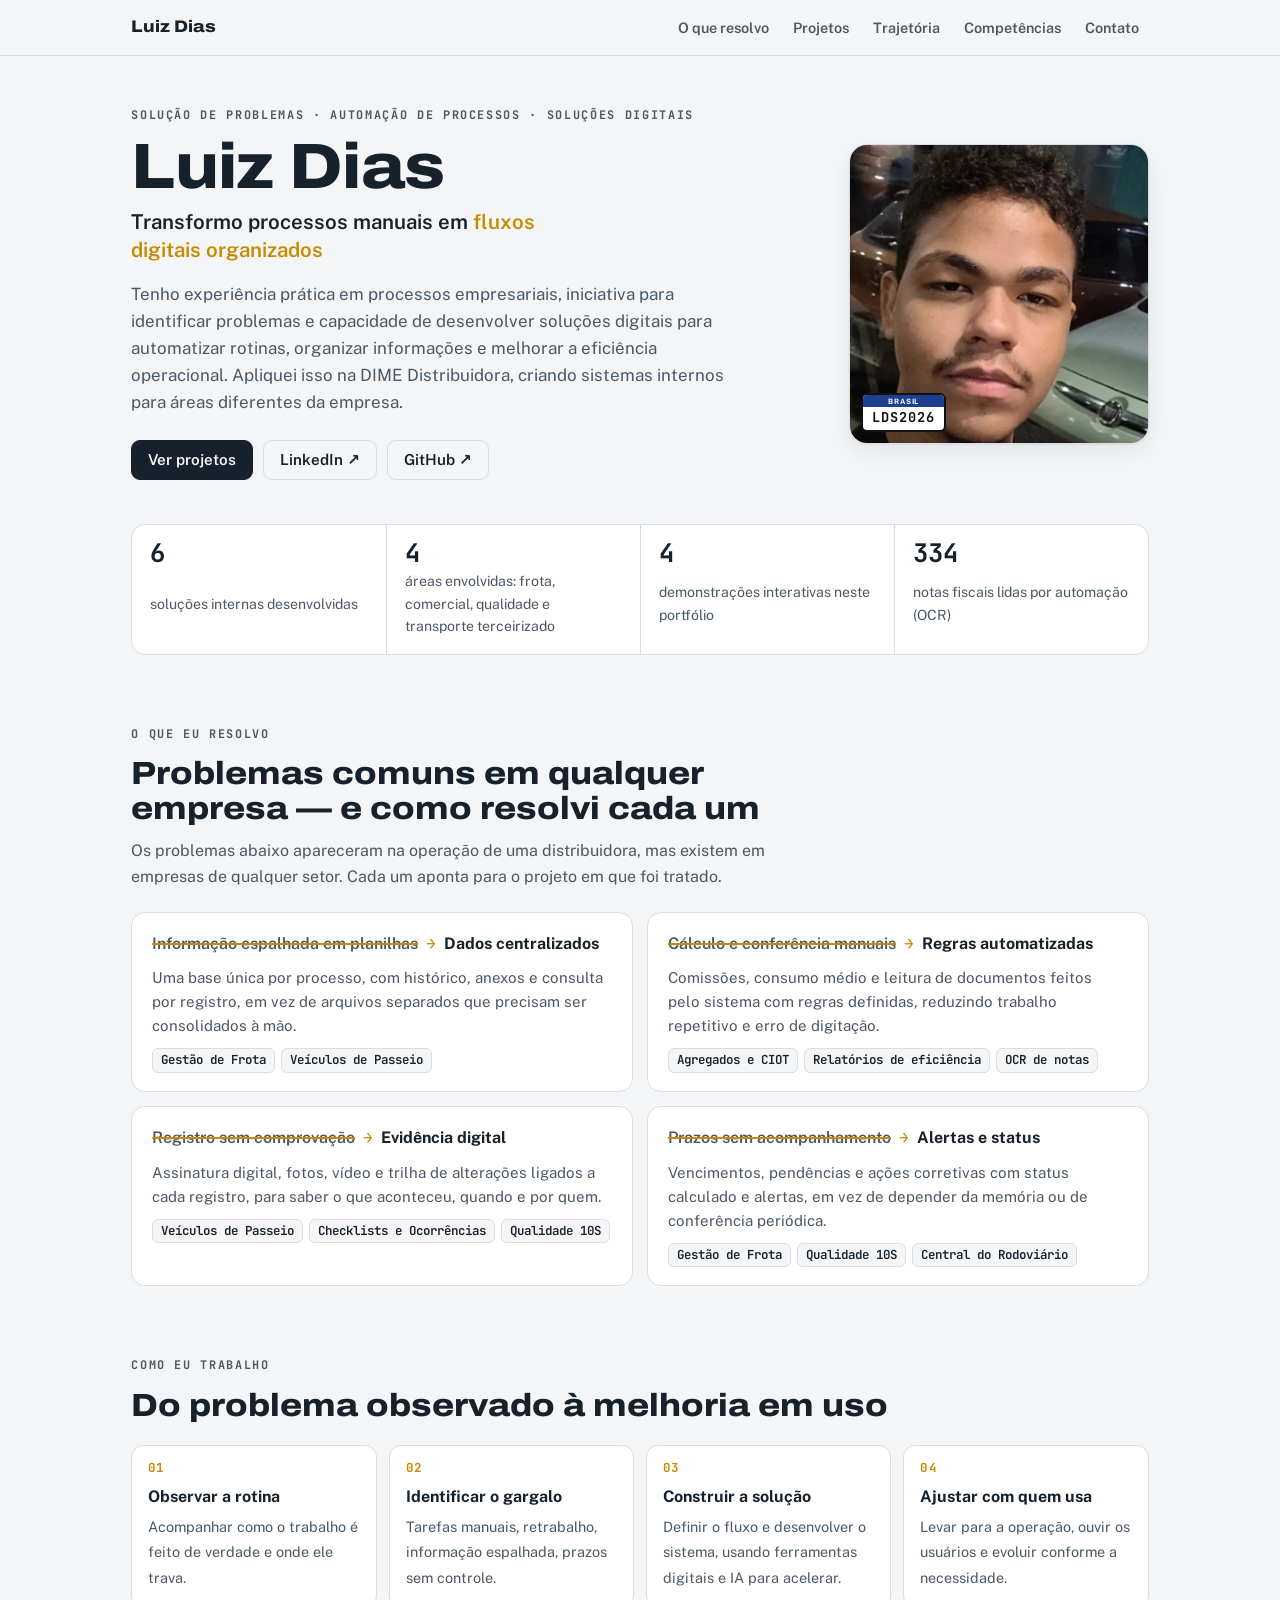
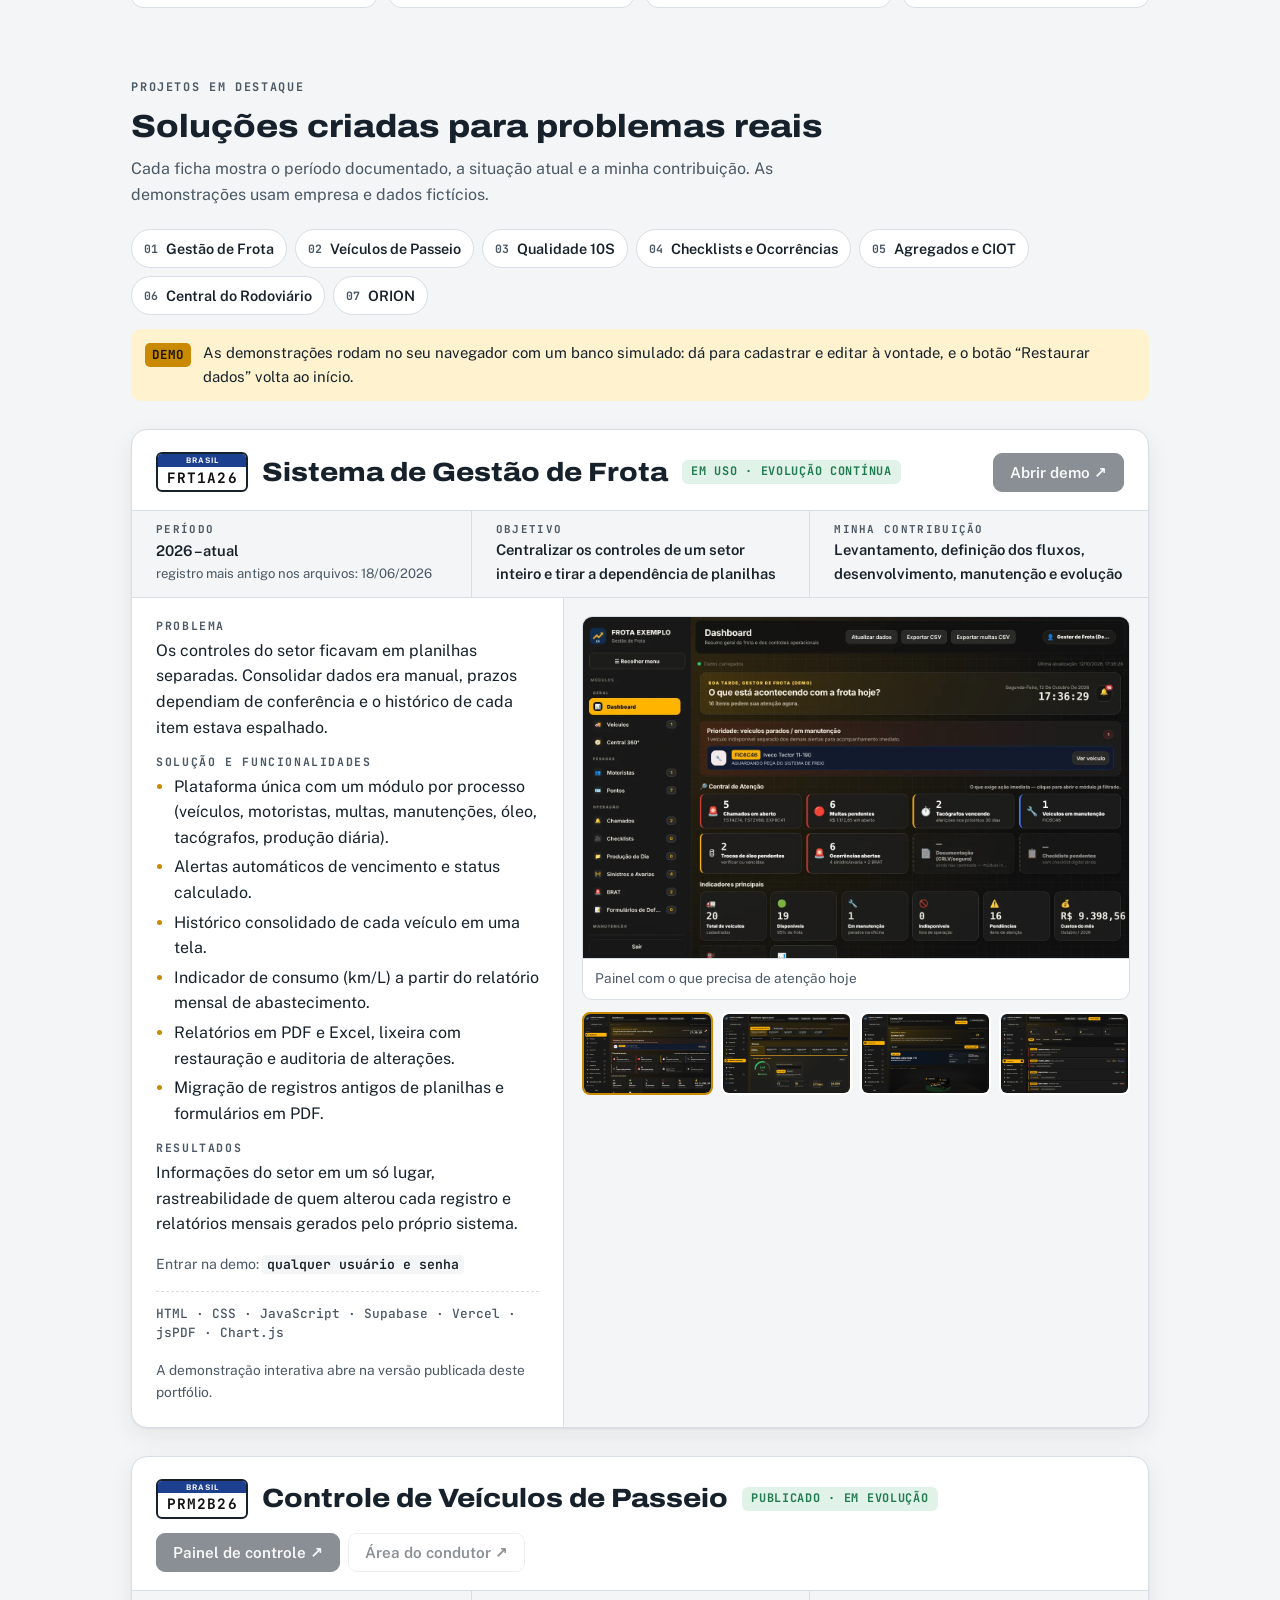
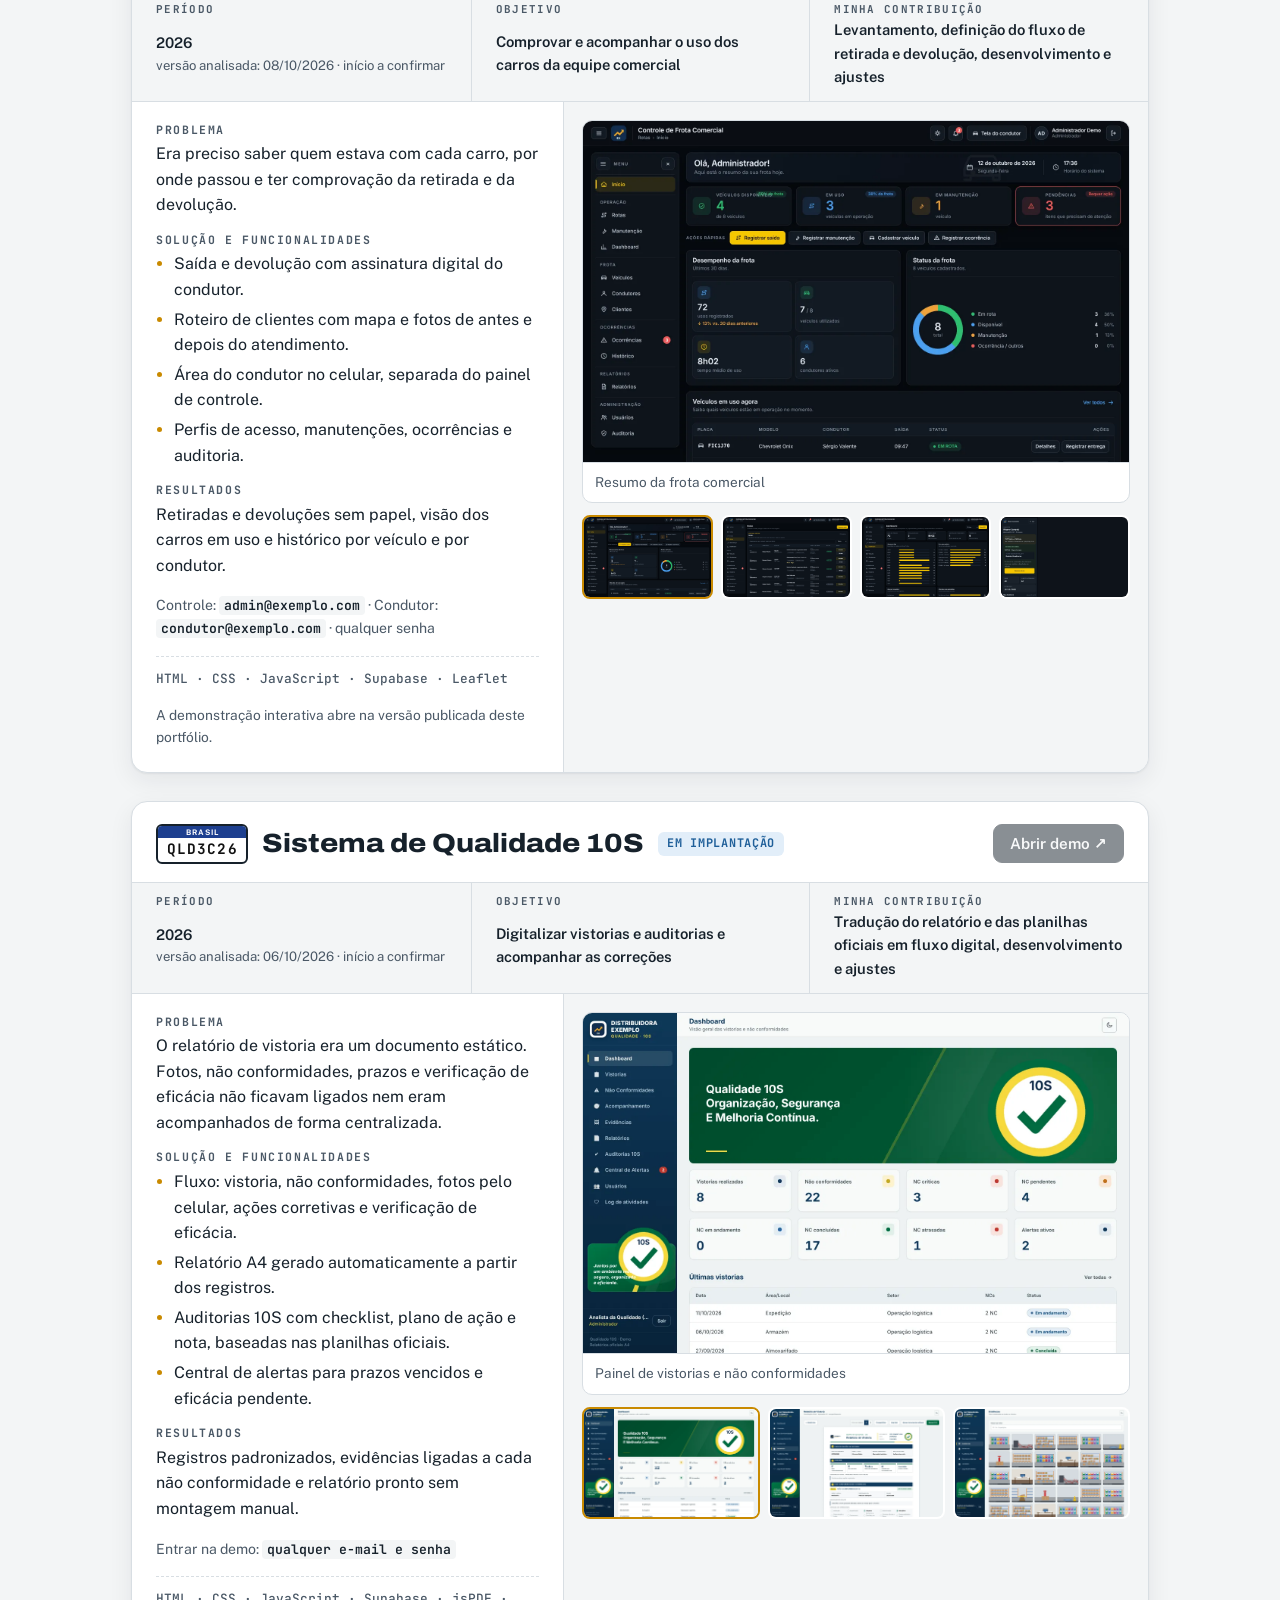
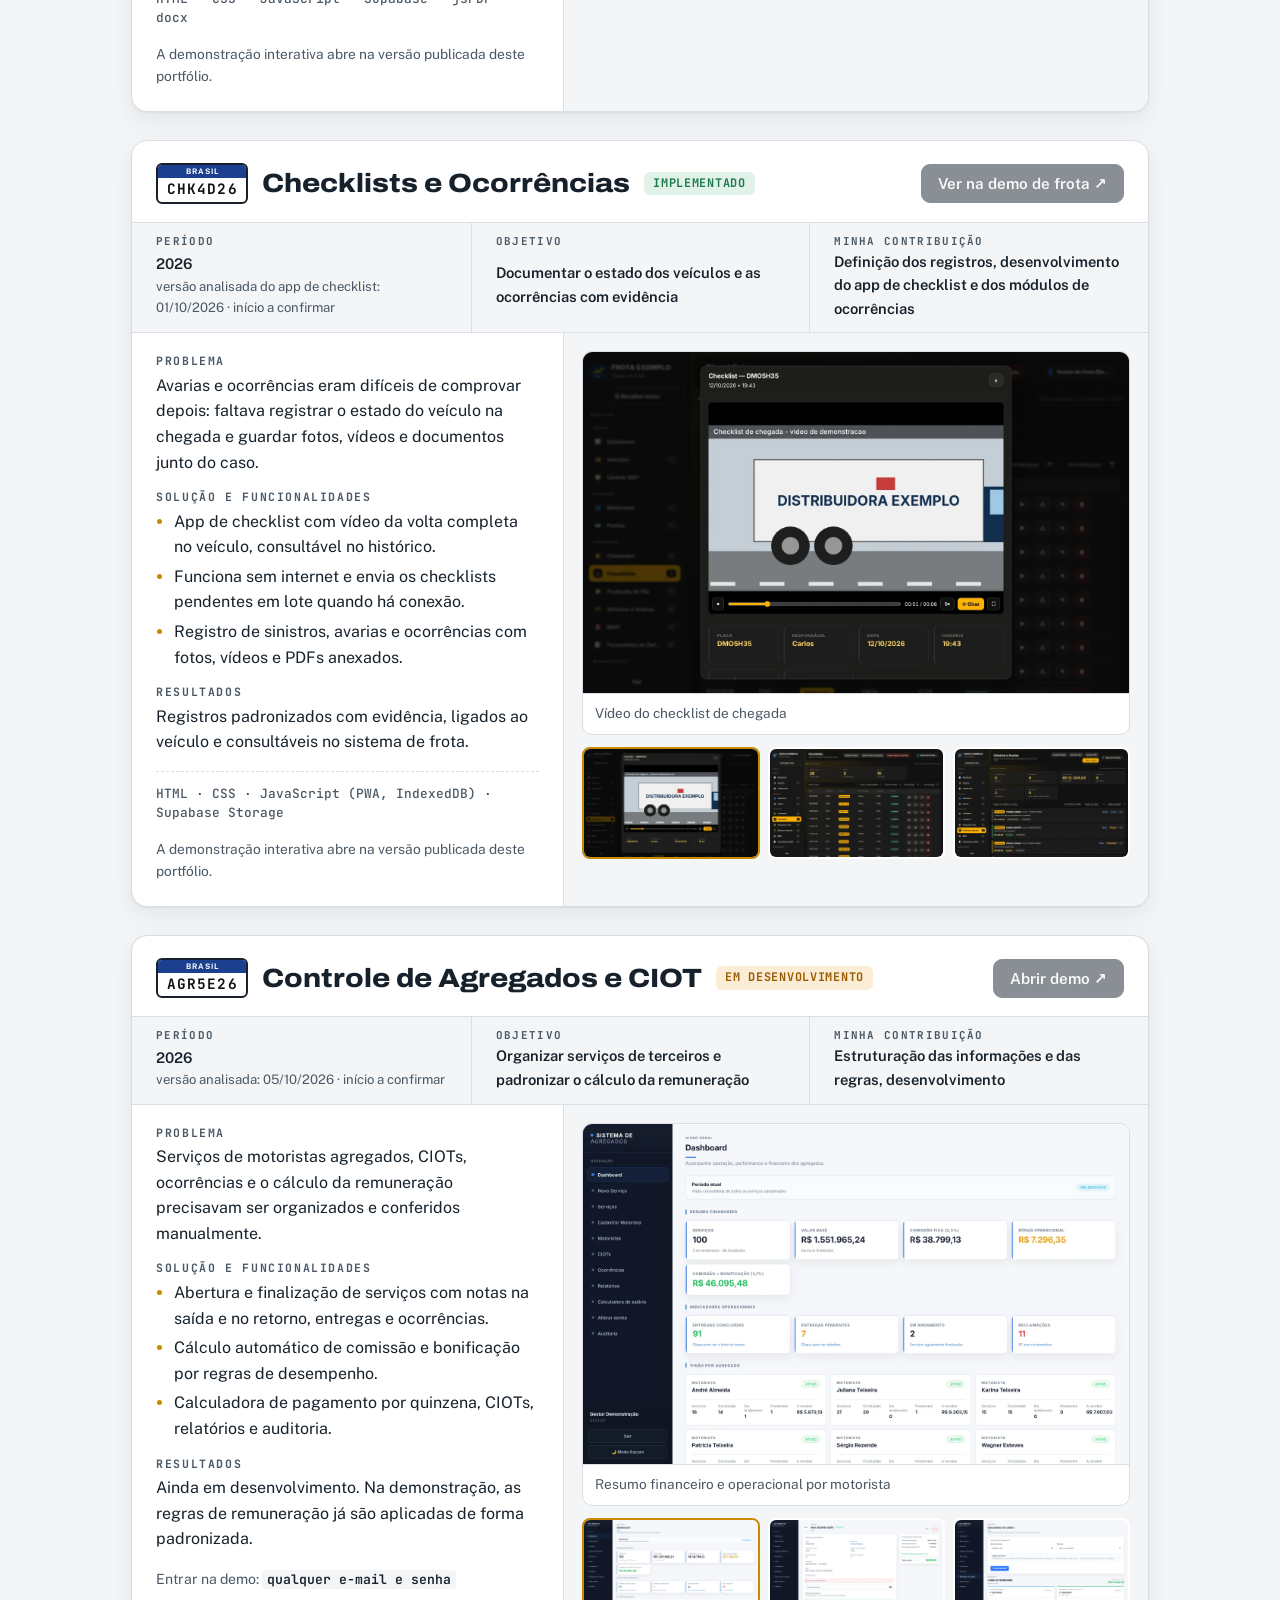
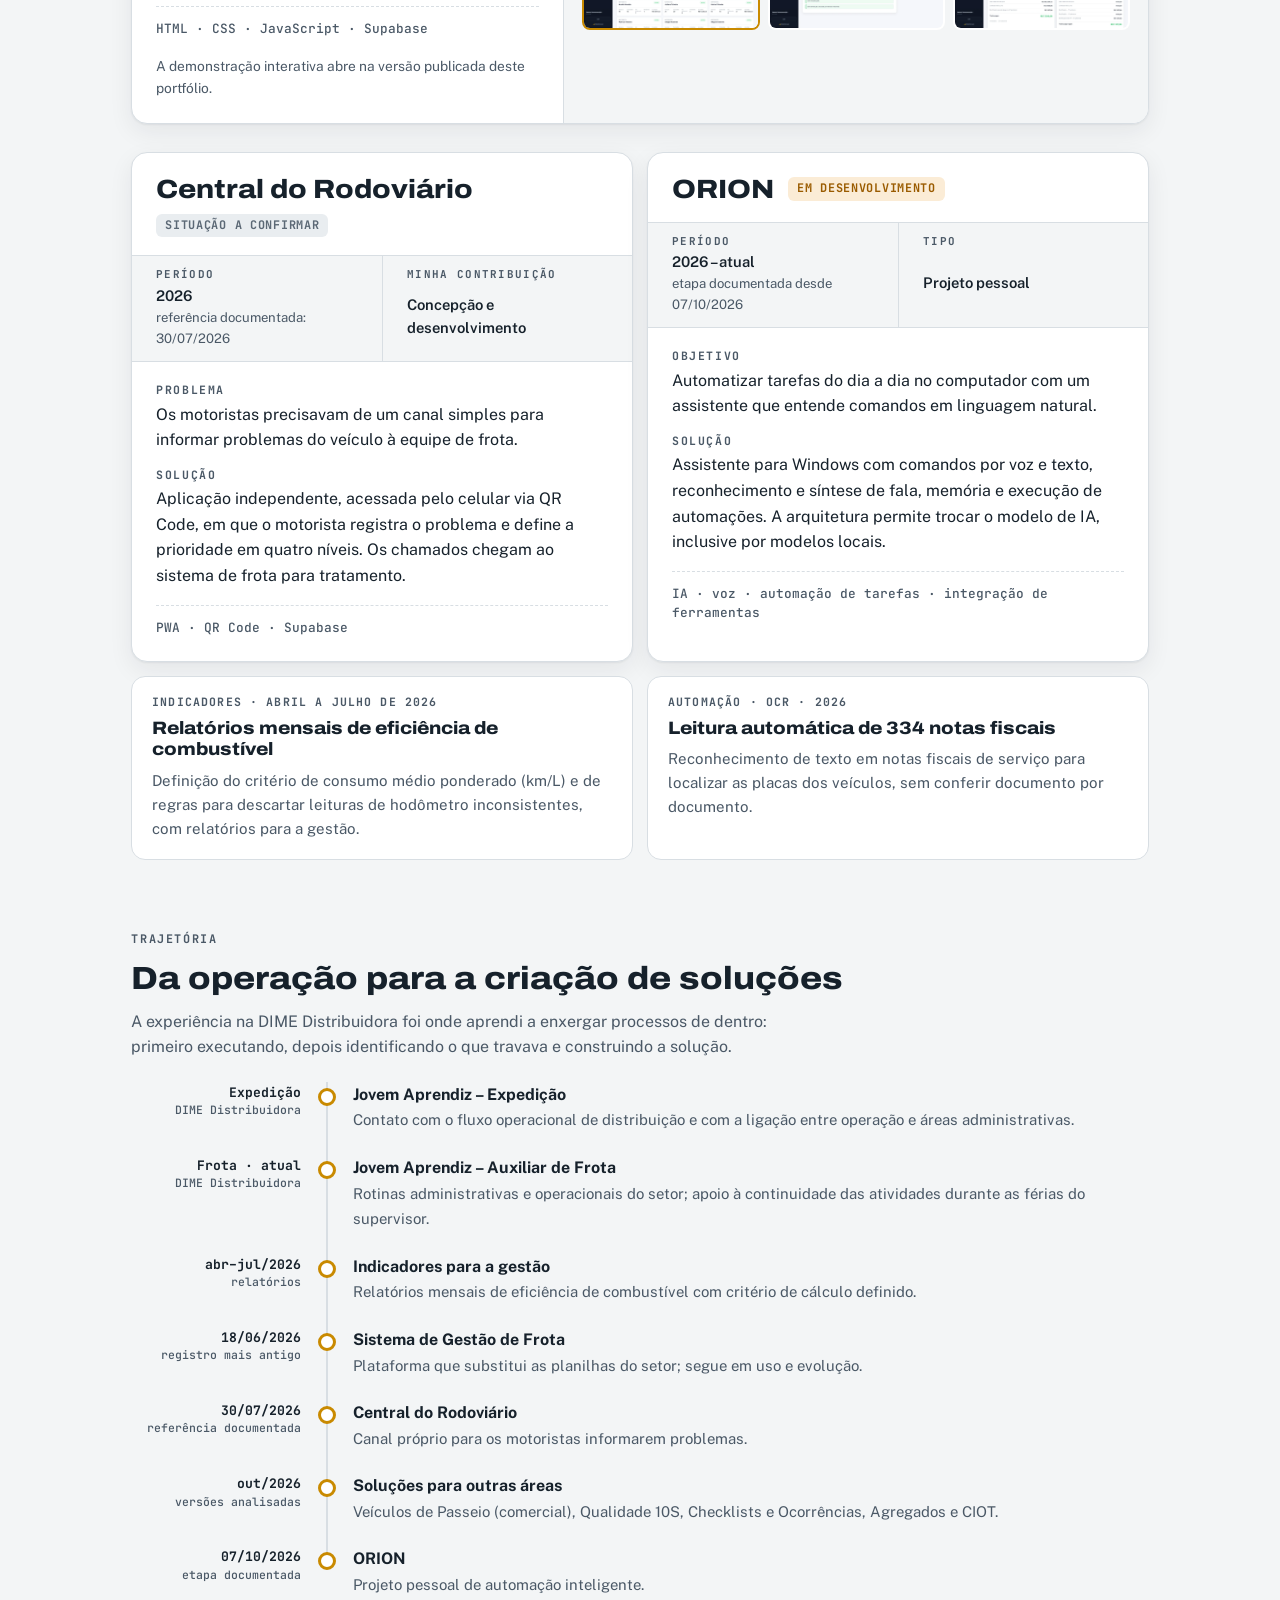
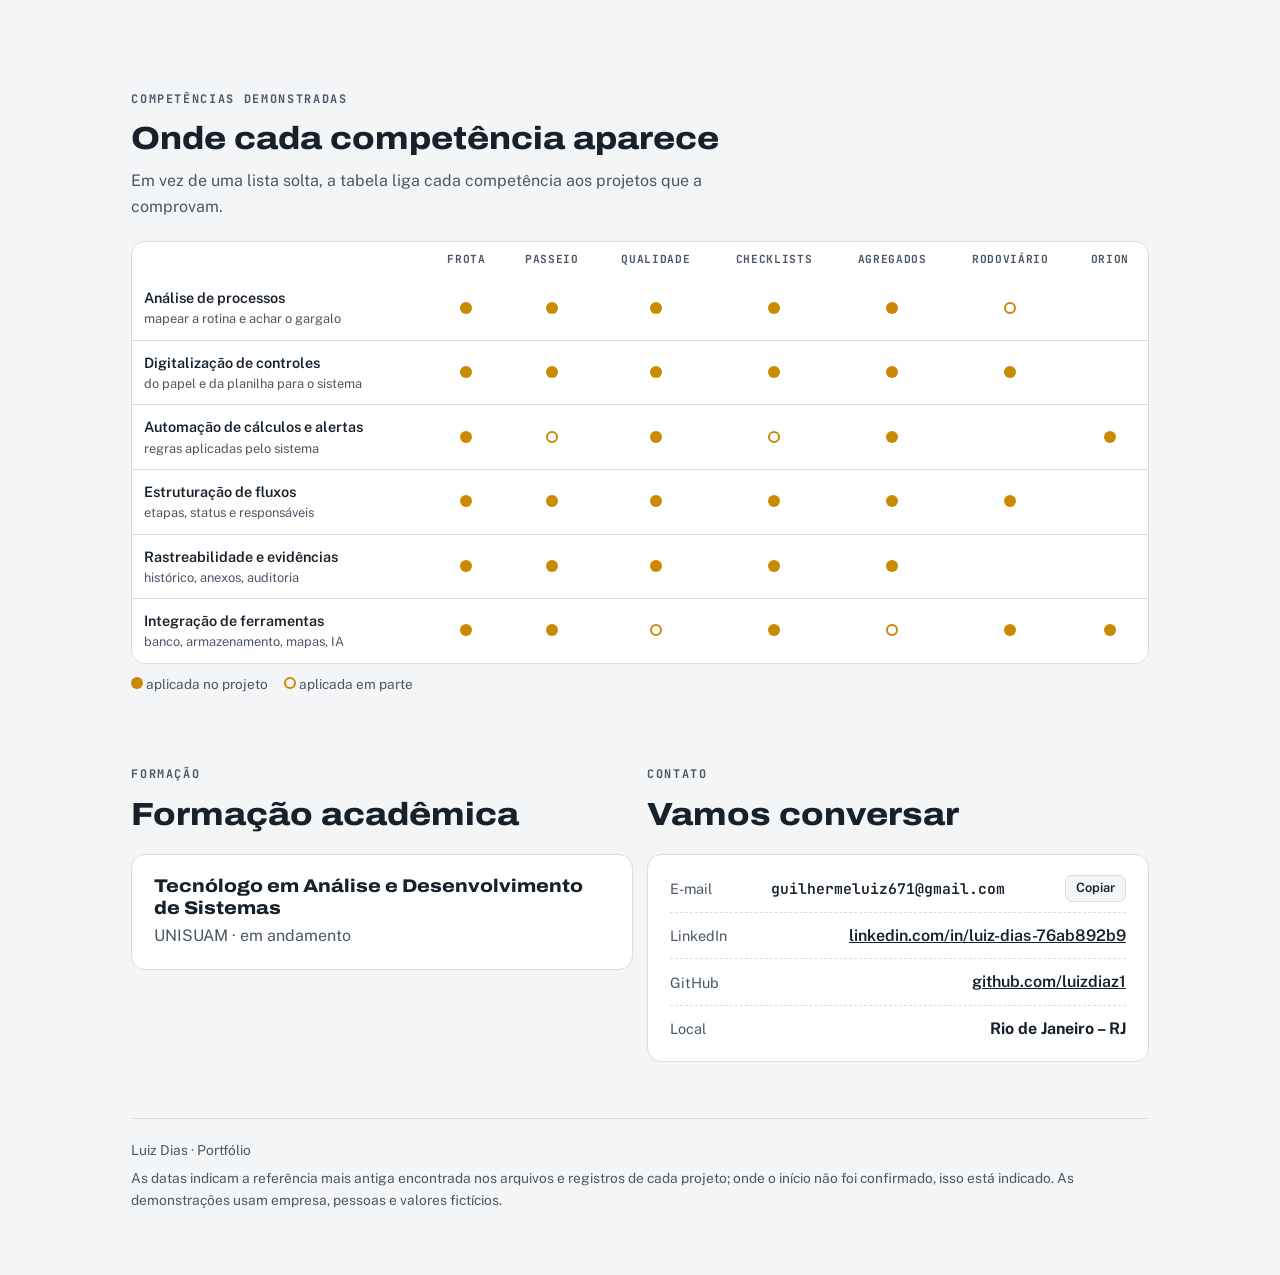
==== index.html @ 4dd83d03 "Add files via upload" ====
<!doctype html>
<html lang="pt-BR">
<head>
<meta charset="utf-8">
<meta name="viewport" content="width=device-width, initial-scale=1, viewport-fit=cover">
<link rel="icon" href="img/luiz.webp">
<title>Luiz Dias — Portfólio</title>
<meta name="description" content="Luiz Dias — solução de problemas, automação de processos e desenvolvimento de soluções digitais para empresas, com projetos e demonstrações interativas.">
<link rel="preconnect" href="https://fonts.googleapis.com">
<link rel="preconnect" href="https://fonts.gstatic.com" crossorigin>
<link rel="stylesheet" href="https://fonts.googleapis.com/css2?family=Archivo:wdth,wght@112,600;112,800&family=Public+Sans:wght@400;500;600;700&family=JetBrains+Mono:wght@500;700&display=swap">
<style>
/* Layout: página única — apresentação, problemas que resolvo, método, projetos (fichas com período, situação e contribuição), trajetória datada, matriz de competências e contato */
:root {
  --paper: #f3f5f6;
  --sheet: #ffffff;
  --ink: #16212b;
  --ink-soft: #4a5866;
  --line: #d8dee3;
  --signal: #c98a00;
  --signal-ink: #1b1400;
  --signal-soft: #fff3cf;
  --ok: #1f7a4d;   --ok-soft: #e1f3e9;
  --info: #1f5f99; --info-soft: #e2eef9;
  --warn: #9a5b00; --warn-soft: #fbecd6;
  --mute: #5b6875; --mute-soft: #e9edf0;
  --plate: #ffffff; --plate-band: #1d3f8f;
  --shadow: 0 1px 2px rgba(22,33,43,.06), 0 8px 24px rgba(22,33,43,.07);
  --f-display: "Archivo", "Arial Narrow", Arial, sans-serif;
  --f-body: "Public Sans", "Segoe UI", system-ui, sans-serif;
  --f-mono: "JetBrains Mono", ui-monospace, "SFMono-Regular", Consolas, monospace;
}
@media (prefers-color-scheme: dark) {
  :root:not([data-theme="light"]) {
    --paper: #10161c; --sheet: #171f27; --ink: #e7ecf0; --ink-soft: #a5b1bc; --line: #2a3540;
    --signal: #f2b730; --signal-ink: #1b1400; --signal-soft: #3a2d0b;
    --ok: #5fd39a; --ok-soft: #12301f; --info: #7db7ee; --info-soft: #13283c; --warn: #f0b25a; --warn-soft: #3a280e;
    --mute: #a5b1bc; --mute-soft: #222c36;
    --plate: #f4f6f8; --plate-band: #2b56b8;
    --shadow: 0 1px 2px rgba(0,0,0,.4), 0 10px 30px rgba(0,0,0,.35);
    color-scheme: dark;
  }
}
:root[data-theme="dark"] {
  --paper: #10161c; --sheet: #171f27; --ink: #e7ecf0; --ink-soft: #a5b1bc; --line: #2a3540;
  --signal: #f2b730; --signal-ink: #1b1400; --signal-soft: #3a2d0b;
  --ok: #5fd39a; --ok-soft: #12301f; --info: #7db7ee; --info-soft: #13283c; --warn: #f0b25a; --warn-soft: #3a280e;
  --mute: #a5b1bc; --mute-soft: #222c36;
  --plate: #f4f6f8; --plate-band: #2b56b8;
  --shadow: 0 1px 2px rgba(0,0,0,.4), 0 10px 30px rgba(0,0,0,.35);
  color-scheme: dark;
}
* { box-sizing: border-box; }
body { background: var(--paper); color: var(--ink); font: 400 1rem/1.6 var(--f-body); }
.wrap { max-width: 1120px; margin: 0 auto; padding-inline: max(16px, 4vw); padding-block: 0 64px; }
a { color: inherit; }
:focus-visible { outline: 3px solid var(--signal); outline-offset: 2px; border-radius: 4px; }
.eyebrow { font: 700 .74rem/1.3 var(--f-mono); letter-spacing: .14em; text-transform: uppercase; color: var(--ink-soft); }
h2.sec { font: 800 clamp(1.5rem, 3vw, 2rem)/1.1 var(--f-display); font-stretch: 112%; margin: 10px 0 0; text-wrap: balance; }
section.block { margin-top: 72px; scroll-margin-top: 72px; }
.sec-head { display: grid; gap: 4px; margin-bottom: 22px; }
.sec-head p { margin: 8px 0 0; color: var(--ink-soft); max-width: 66ch; }

/* navegação */
.topnav { position: sticky; top: env(safe-area-inset-top, 0px); z-index: 10; background: color-mix(in srgb, var(--paper) 88%, transparent); backdrop-filter: blur(8px); border-bottom: 1px solid var(--line); }
.topnav .wrap { display: flex; align-items: center; justify-content: space-between; gap: 12px; padding-block: 10px; }
.brand { font: 800 1.05rem/1 var(--f-display); font-stretch: 112%; text-decoration: none; white-space: nowrap; }
.topnav nav { display: flex; gap: 4px; overflow-x: auto; scrollbar-width: none; min-width: 0; }
.topnav nav a { text-decoration: none; font-size: .9rem; font-weight: 600; color: var(--ink-soft); padding: 6px 10px; border-radius: 7px; white-space: nowrap; }
.topnav nav a:hover { color: var(--ink); background: var(--sheet); }

/* apresentação */
.hero { display: grid; grid-template-columns: minmax(0, 1fr) 300px; gap: 40px; align-items: center; padding-block: 52px 8px; }
.hero h1 { font: 800 clamp(2.4rem, 5.6vw, 4rem)/1 var(--f-display); font-stretch: 112%; margin: 12px 0 10px; letter-spacing: -.01em; }
.role { font: 600 clamp(1.05rem, 2vw, 1.28rem)/1.35 var(--f-body); margin: 0 0 16px; max-width: 36ch; }
.role span { color: var(--signal); }
.lede { max-width: 62ch; color: var(--ink-soft); margin: 0; font-size: 1.06rem; }
.cta { display: flex; flex-wrap: wrap; gap: 10px; margin-top: 24px; }
.portrait { margin: 0; position: relative; }
.portrait img { display: block; width: 100%; height: auto; aspect-ratio: 1; object-fit: cover; border-radius: 18px; border: 1px solid var(--line); box-shadow: var(--shadow); }
.portrait figcaption { position: absolute; left: 12px; bottom: 12px; display: inline-flex; flex-direction: column; border: 2px solid #111; border-radius: 6px; overflow: hidden; background: var(--plate); color: #111; font: 700 .85rem/1 var(--f-mono); letter-spacing: .08em; text-align: center; }
.portrait figcaption i { font: 700 .46rem/1 var(--f-body); letter-spacing: .12em; font-style: normal; color: #fff; background: var(--plate-band); padding: 3px 0 2px; }
.portrait figcaption span { padding: 4px 9px 5px; }
.strip { display: grid; grid-template-columns: repeat(4, minmax(0, 1fr)); gap: 0; margin-top: 36px; border: 1px solid var(--line); border-radius: 14px; background: var(--sheet); overflow: hidden; }
.strip div { padding: 16px 18px; display: grid; gap: 4px; }
.strip div + div { border-left: 1px solid var(--line); }
.strip b { font: 700 1.6rem/1 var(--f-mono); font-variant-numeric: tabular-nums; }
.strip span { font-size: .88rem; color: var(--ink-soft); }

.btn { display: inline-flex; align-items: center; gap: 8px; text-decoration: none; font: 600 .95rem/1 var(--f-body); padding: 11px 16px; border-radius: 9px; border: 1px solid var(--ink); background: var(--ink); color: var(--paper); cursor: pointer; }
.btn:hover { filter: brightness(1.12); }
.btn.alt { background: transparent; color: var(--ink); border-color: var(--line); }
.btn[aria-disabled="true"] { opacity: .5; pointer-events: none; }

/* problemas que resolvo */
.problems { display: grid; grid-template-columns: repeat(2, minmax(0, 1fr)); gap: 14px; }
.prob { background: var(--sheet); border: 1px solid var(--line); border-radius: 14px; padding: 18px 20px; display: grid; gap: 10px; align-content: start; }
.prob .flow { display: flex; flex-wrap: wrap; align-items: center; gap: 8px; font-weight: 700; }
.prob .from { color: var(--ink-soft); text-decoration: line-through; text-decoration-color: var(--signal); text-decoration-thickness: 2px; font-weight: 600; }
.prob .arrow { color: var(--signal); font-family: var(--f-mono); }
.prob p { margin: 0; font-size: .94rem; color: var(--ink-soft); }
.prob .where { display: flex; flex-wrap: wrap; gap: 6px; }
.prob .where a { font: 600 .78rem/1 var(--f-mono); text-decoration: none; padding: 5px 8px; border-radius: 6px; background: var(--paper); border: 1px solid var(--line); }
.prob .where a:hover { border-color: var(--ink-soft); }

/* método */
.method { list-style: none; margin: 0; padding: 0; display: grid; grid-template-columns: repeat(4, minmax(0, 1fr)); gap: 12px; counter-reset: s; }
.method li { counter-increment: s; background: var(--sheet); border: 1px solid var(--line); border-radius: 12px; padding: 16px; }
.method li::before { content: counter(s, decimal-leading-zero); display: block; font: 700 .78rem/1 var(--f-mono); color: var(--signal); margin-bottom: 10px; letter-spacing: .1em; }
.method b { display: block; font-size: 1rem; margin-bottom: 4px; }
.method span { font-size: .9rem; color: var(--ink-soft); }

/* projetos */
.index { display: flex; flex-wrap: wrap; gap: 8px; margin-bottom: 4px; }
.index a { text-decoration: none; display: inline-flex; gap: 8px; align-items: center; padding: 7px 12px; border: 1px solid var(--line); border-radius: 999px; background: var(--sheet); font-weight: 600; font-size: .9rem; }
.index a:hover { border-color: var(--ink-soft); }
.index span { font: 700 .72rem/1 var(--f-mono); color: var(--ink-soft); }
.note { display: flex; gap: 12px; align-items: flex-start; margin-top: 14px; padding: 12px 14px; border-radius: 10px; background: var(--signal-soft); color: var(--ink); font-size: .93rem; }
.note b { font-family: var(--f-mono); font-size: .78rem; letter-spacing: .08em; background: var(--signal); color: var(--signal-ink); padding: 2px 7px; border-radius: 5px; flex: none; margin-top: 2px; }
.project { margin-top: 28px; background: var(--sheet); border: 1px solid var(--line); border-radius: 16px; box-shadow: var(--shadow); overflow: hidden; scroll-margin-top: 72px; }
.p-head { display: flex; flex-wrap: wrap; gap: 14px 20px; align-items: center; justify-content: space-between; padding: 22px 24px 18px; border-bottom: 1px solid var(--line); }
.p-title { display: flex; flex-wrap: wrap; align-items: center; gap: 10px 14px; min-width: 0; }
.p-title h3 { font: 800 clamp(1.3rem, 2.4vw, 1.65rem)/1.1 var(--f-display); font-stretch: 112%; margin: 0; text-wrap: balance; }
.plate { display: inline-flex; flex-direction: column; border: 2px solid var(--ink); border-radius: 6px; overflow: hidden; background: var(--plate); color: #111; font: 700 .9rem/1 var(--f-mono); letter-spacing: .08em; min-width: 92px; text-align: center; }
.plate i { font: 700 .48rem/1 var(--f-body); letter-spacing: .12em; font-style: normal; color: #fff; background: var(--plate-band); padding: 3px 0 2px; }
.plate span { padding: 4px 8px 5px; }
.status { font: 700 .74rem/1 var(--f-mono); letter-spacing: .06em; text-transform: uppercase; padding: 6px 9px; border-radius: 6px; white-space: nowrap; }
.s-ok { background: var(--ok-soft); color: var(--ok); }
.s-info { background: var(--info-soft); color: var(--info); }
.s-warn { background: var(--warn-soft); color: var(--warn); }
.s-mute { background: var(--mute-soft); color: var(--mute); }
.actions { display: flex; flex-wrap: wrap; gap: 8px; align-items: center; }
.ficha { display: grid; grid-template-columns: repeat(3, minmax(0, 1fr)); margin: 0; border-bottom: 1px solid var(--line); background: var(--paper); }
.ficha div { padding: 12px 24px; display: grid; gap: 2px; }
.ficha div + div { border-left: 1px solid var(--line); }
.ficha dt { font: 700 .68rem/1.2 var(--f-mono); letter-spacing: .12em; text-transform: uppercase; color: var(--ink-soft); }
.ficha dd { margin: 0; font-size: .92rem; font-weight: 600; }
.ficha dd small { display: block; font-weight: 400; color: var(--ink-soft); font-size: .82rem; }
.p-body { display: grid; grid-template-columns: minmax(0, 1fr) minmax(0, 1.35fr); }
.story { padding: 22px 24px 24px; display: grid; gap: 16px; align-content: start; border-right: 1px solid var(--line); }
.story h4 { font: 700 .72rem/1 var(--f-mono); letter-spacing: .14em; text-transform: uppercase; color: var(--ink-soft); margin: 0 0 6px; }
.story p { margin: 0; max-width: 60ch; }
.story ul { margin: 0; padding-left: 1.1em; display: grid; gap: 4px; }
.story li::marker { color: var(--signal); }
.tools { font: 500 .8rem/1.5 var(--f-mono); color: var(--ink-soft); padding-top: 12px; border-top: 1px dashed var(--line); }
.login { font-size: .88rem; color: var(--ink-soft); margin: 0; }
.login code { font: 600 .82rem var(--f-mono); color: var(--ink); background: var(--paper); padding: 1px 5px; border-radius: 4px; overflow-wrap: anywhere; }
.offline { display: none; font-size: .86rem; color: var(--ink-soft); max-width: 46ch; margin: 0; }
.no-demos .offline { display: block; }
.gallery { padding: 18px; display: grid; gap: 12px; align-content: start; background: var(--paper); }
.shot { margin: 0; border-radius: 10px; overflow: hidden; border: 1px solid var(--line); background: var(--sheet); }
.shot img { display: block; width: 100%; height: auto; aspect-ratio: 16 / 10; object-fit: cover; object-position: top left; }
.shot figcaption { font-size: .85rem; color: var(--ink-soft); padding: 9px 12px; border-top: 1px solid var(--line); }
.thumbs { display: grid; grid-template-columns: repeat(auto-fit, minmax(88px, 1fr)); gap: 8px; }
.thumbs button { padding: 0; border: 2px solid transparent; border-radius: 8px; overflow: hidden; cursor: pointer; background: var(--sheet); }
.thumbs button[aria-pressed="true"] { border-color: var(--signal); }
.thumbs img { display: block; width: 100%; aspect-ratio: 16 / 10; object-fit: cover; object-position: top left; }
.thumbs .phone img { object-fit: contain; background: #0e131a; }
.compact-grid { display: grid; grid-template-columns: repeat(2, minmax(0, 1fr)); gap: 14px; margin-top: 28px; }
.compact { margin-top: 0; }
.compact .story { border-right: 0; }
.compact .ficha { grid-template-columns: repeat(2, minmax(0, 1fr)); }
.minis { display: grid; grid-template-columns: repeat(2, minmax(0, 1fr)); gap: 14px; margin-top: 14px; }
.mini { background: var(--sheet); border: 1px solid var(--line); border-radius: 14px; padding: 18px 20px; display: grid; gap: 8px; align-content: start; }
.mini .k { font: 700 .72rem/1.3 var(--f-mono); letter-spacing: .1em; text-transform: uppercase; color: var(--ink-soft); }
.mini h4 { margin: 0; font: 800 1.12rem/1.2 var(--f-display); font-stretch: 112%; }
.mini p { margin: 0; font-size: .94rem; color: var(--ink-soft); }

/* trajetória */
.timeline { list-style: none; margin: 0; padding: 0; position: relative; display: grid; gap: 0; }
.timeline li { display: grid; grid-template-columns: 170px 24px minmax(0, 1fr); gap: 0 14px; }
.t-date { font: 700 .82rem/1.4 var(--f-mono); text-align: right; padding-top: 2px; }
.t-date small { display: block; font-weight: 500; color: var(--ink-soft); font-size: .72rem; }
.t-dot { position: relative; }
.t-dot::before { content: ""; position: absolute; left: 50%; top: 0; bottom: 0; width: 2px; transform: translateX(-50%); background: var(--line); }
.t-dot::after { content: ""; position: absolute; left: 50%; top: 6px; width: 12px; height: 12px; transform: translateX(-50%); border-radius: 50%; background: var(--sheet); border: 3px solid var(--signal); }
.timeline li:last-child .t-dot::before { bottom: auto; height: 12px; }
.t-body { padding-bottom: 22px; }
.t-body b { display: block; }
.t-body span { color: var(--ink-soft); font-size: .93rem; }

/* matriz de competências */
.matrix-wrap { overflow-x: auto; border: 1px solid var(--line); border-radius: 14px; background: var(--sheet); }
table.matrix { border-collapse: collapse; width: 100%; min-width: 760px; font-size: .9rem; }
.matrix th, .matrix td { padding: 10px 12px; border-bottom: 1px solid var(--line); text-align: center; }
.matrix thead th { font: 700 .7rem/1.25 var(--f-mono); letter-spacing: .06em; text-transform: uppercase; color: var(--ink-soft); vertical-align: bottom; }
.matrix tbody th { text-align: left; font-weight: 600; }
.matrix tbody th small { display: block; font-weight: 400; color: var(--ink-soft); font-size: .8rem; }
.matrix tr:last-child th, .matrix tr:last-child td { border-bottom: 0; }
.dot { display: inline-block; width: 12px; height: 12px; border-radius: 50%; background: var(--signal); }
.dot.half { background: transparent; border: 2px solid var(--signal); }
.legend { display: flex; gap: 16px; font-size: .85rem; color: var(--ink-soft); margin-top: 10px; flex-wrap: wrap; align-items: center; }

/* formação e contato */
.two { display: grid; grid-template-columns: minmax(0, 1fr) minmax(0, 1fr); gap: 14px; }
.card { background: var(--sheet); border: 1px solid var(--line); border-radius: 14px; padding: 20px 22px; }
.card h3 { margin: 0 0 4px; font: 800 1.15rem/1.2 var(--f-display); font-stretch: 112%; }
.card p { margin: 0; color: var(--ink-soft); }
.contact { display: grid; gap: 10px; }
.contact div { display: flex; flex-wrap: wrap; align-items: center; justify-content: space-between; gap: 8px; padding-bottom: 10px; border-bottom: 1px dashed var(--line); }
.contact div:last-child { border-bottom: 0; padding-bottom: 0; }
.contact span { color: var(--ink-soft); font-size: .9rem; }
.contact a, .contact code { font-weight: 600; overflow-wrap: anywhere; }
.contact code { font: 600 .92rem var(--f-mono); }
.copy { font: 600 .8rem/1 var(--f-body); padding: 6px 10px; border-radius: 7px; border: 1px solid var(--line); background: var(--paper); color: var(--ink); cursor: pointer; }
.foot { margin-top: 56px; padding-top: 20px; border-top: 1px solid var(--line); color: var(--ink-soft); font-size: .86rem; display: grid; gap: 6px; }

@media (max-width: 900px) {
  .hero { grid-template-columns: minmax(0, 1fr); padding-block: 32px 0; }
  .portrait { max-width: 240px; order: -1; }
  .strip { grid-template-columns: repeat(2, minmax(0, 1fr)); }
  .strip div:nth-child(3) { border-left: 0; }
  .strip div:nth-child(n+3) { border-top: 1px solid var(--line); }
  .two, .problems, .compact-grid, .minis { grid-template-columns: minmax(0, 1fr); }
  .method { grid-template-columns: repeat(2, minmax(0, 1fr)); }
  .p-body { grid-template-columns: minmax(0, 1fr); }
  .story { border-right: 0; border-bottom: 1px solid var(--line); }
  .ficha { grid-template-columns: minmax(0, 1fr); }
  .ficha div + div { border-left: 0; border-top: 1px solid var(--line); }
  .timeline li { grid-template-columns: 96px 20px minmax(0, 1fr); gap: 0 10px; }
}
@media (max-width: 560px) {
  .method { grid-template-columns: minmax(0, 1fr); }
  .topnav nav a { padding: 6px 7px; font-size: .84rem; }
}
</style>
<style>body{margin:0}img{max-width:100%}[hidden]{display:none!important}html{scroll-behavior:smooth}</style>
</head>
<body>


<header class="topnav">
  <div class="wrap">
    <a class="brand" href="#inicio">Luiz Dias</a>
    <nav aria-label="Seções">
      <a href="#problemas">O que resolvo</a>
      <a href="#projetos">Projetos</a>
      <a href="#trajetoria">Trajetória</a>
      <a href="#competencias">Competências</a>
      <a href="#contato">Contato</a>
    </nav>
  </div>
</header>

<main class="wrap" id="inicio">
  <section class="hero">
    <div>
      <div class="eyebrow">Solução de problemas · Automação de processos · Soluções digitais</div>
      <h1>Luiz Dias</h1>
      <p class="role">Transformo processos manuais em <span>fluxos digitais organizados</span></p>
      <p class="lede">Tenho experiência prática em processos empresariais, iniciativa para identificar problemas e capacidade de desenvolver soluções digitais para automatizar rotinas, organizar informações e melhorar a eficiência operacional. Apliquei isso na DIME Distribuidora, criando sistemas internos para áreas diferentes da empresa.</p>
      <div class="cta">
        <a class="btn" href="#projetos">Ver projetos</a>
        <a class="btn alt" href="https://www.linkedin.com/in/luiz-dias-76ab892b9" target="_blank" rel="noopener">LinkedIn ↗</a>
        <a class="btn alt" href="https://github.com/luizdiaz1" target="_blank" rel="noopener">GitHub ↗</a>
      </div>
    </div>
    <figure class="portrait">
      <img src="img/luiz.webp" alt="Foto de Luiz Dias" width="640" height="640">
      <figcaption aria-hidden="true"><i>BRASIL</i><span>LDS2026</span></figcaption>
    </figure>
  </section>
  <div class="strip" aria-label="Resumo">
    <div><b>6</b><span>soluções internas desenvolvidas</span></div>
    <div><b>4</b><span>áreas envolvidas: frota, comercial, qualidade e transporte terceirizado</span></div>
    <div><b>4</b><span>demonstrações interativas neste portfólio</span></div>
    <div><b>334</b><span>notas fiscais lidas por automação (OCR)</span></div>
  </div>

  <section class="block" id="problemas">
    <div class="sec-head">
      <div class="eyebrow">O que eu resolvo</div>
      <h2 class="sec">Problemas comuns em qualquer empresa — e como resolvi cada um</h2>
      <p>Os problemas abaixo apareceram na operação de uma distribuidora, mas existem em empresas de qualquer setor. Cada um aponta para o projeto em que foi tratado.</p>
    </div>
    <div class="problems">
      <article class="prob">
        <div class="flow"><span class="from">Informação espalhada em planilhas</span><span class="arrow">→</span><span>Dados centralizados</span></div>
        <p>Uma base única por processo, com histórico, anexos e consulta por registro, em vez de arquivos separados que precisam ser consolidados à mão.</p>
        <div class="where"><a href="#frota">Gestão de Frota</a><a href="#passeio">Veículos de Passeio</a></div>
      </article>
      <article class="prob">
        <div class="flow"><span class="from">Cálculo e conferência manuais</span><span class="arrow">→</span><span>Regras automatizadas</span></div>
        <p>Comissões, consumo médio e leitura de documentos feitos pelo sistema com regras definidas, reduzindo trabalho repetitivo e erro de digitação.</p>
        <div class="where"><a href="#agregados">Agregados e CIOT</a><a href="#outras">Relatórios de eficiência</a><a href="#outras">OCR de notas</a></div>
      </article>
      <article class="prob">
        <div class="flow"><span class="from">Registro sem comprovação</span><span class="arrow">→</span><span>Evidência digital</span></div>
        <p>Assinatura digital, fotos, vídeo e trilha de alterações ligados a cada registro, para saber o que aconteceu, quando e por quem.</p>
        <div class="where"><a href="#passeio">Veículos de Passeio</a><a href="#checklists">Checklists e Ocorrências</a><a href="#qualidade">Qualidade 10S</a></div>
      </article>
      <article class="prob">
        <div class="flow"><span class="from">Prazos sem acompanhamento</span><span class="arrow">→</span><span>Alertas e status</span></div>
        <p>Vencimentos, pendências e ações corretivas com status calculado e alertas, em vez de depender da memória ou de conferência periódica.</p>
        <div class="where"><a href="#frota">Gestão de Frota</a><a href="#qualidade">Qualidade 10S</a><a href="#rodoviario">Central do Rodoviário</a></div>
      </article>
    </div>
  </section>

  <section class="block" aria-labelledby="como">
    <div class="sec-head"><div class="eyebrow">Como eu trabalho</div><h2 class="sec" id="como">Do problema observado à melhoria em uso</h2></div>
    <ol class="method">
      <li><b>Observar a rotina</b><span>Acompanhar como o trabalho é feito de verdade e onde ele trava.</span></li>
      <li><b>Identificar o gargalo</b><span>Tarefas manuais, retrabalho, informação espalhada, prazos sem controle.</span></li>
      <li><b>Construir a solução</b><span>Definir o fluxo e desenvolver o sistema, usando ferramentas digitais e IA para acelerar.</span></li>
      <li><b>Ajustar com quem usa</b><span>Levar para a operação, ouvir os usuários e evoluir conforme a necessidade.</span></li>
    </ol>
  </section>

  <section class="block" id="projetos">
    <div class="sec-head">
      <div class="eyebrow">Projetos em destaque</div>
      <h2 class="sec">Soluções criadas para problemas reais</h2>
      <p>Cada ficha mostra o período documentado, a situação atual e a minha contribuição. As demonstrações usam empresa e dados fictícios.</p>
    </div>
    <nav class="index" aria-label="Projetos">
      <a href="#frota"><span>01</span>Gestão de Frota</a>
      <a href="#passeio"><span>02</span>Veículos de Passeio</a>
      <a href="#qualidade"><span>03</span>Qualidade 10S</a>
      <a href="#checklists"><span>04</span>Checklists e Ocorrências</a>
      <a href="#agregados"><span>05</span>Agregados e CIOT</a>
      <a href="#rodoviario"><span>06</span>Central do Rodoviário</a>
      <a href="#orion"><span>07</span>ORION</a>
    </nav>
    <div class="note" role="note"><b>DEMO</b><span>As demonstrações rodam no seu navegador com um banco simulado: dá para cadastrar e editar à vontade, e o botão “Restaurar dados” volta ao início.</span></div>

    <article class="project" id="frota">
      <div class="p-head">
        <div class="p-title">
          <span class="plate" aria-hidden="true"><i>BRASIL</i><span>FRT1A26</span></span>
          <h3>Sistema de Gestão de Frota</h3>
          <span class="status s-ok">Em uso · evolução contínua</span>
        </div>
        <div class="actions"><a class="btn demo-link" href="frota/index.html" target="_blank" rel="noopener">Abrir demo ↗</a></div>
      </div>
      <dl class="ficha">
        <div><dt>Período</dt><dd>2026 – atual<small>registro mais antigo nos arquivos: 18/06/2026</small></dd></div>
        <div><dt>Objetivo</dt><dd>Centralizar os controles de um setor inteiro e tirar a dependência de planilhas</dd></div>
        <div><dt>Minha contribuição</dt><dd>Levantamento, definição dos fluxos, desenvolvimento, manutenção e evolução</dd></div>
      </dl>
      <div class="p-body">
        <div class="story">
          <div><h4>Problema</h4><p>Os controles do setor ficavam em planilhas separadas. Consolidar dados era manual, prazos dependiam de conferência e o histórico de cada item estava espalhado.</p></div>
          <div><h4>Solução e funcionalidades</h4>
            <ul>
              <li>Plataforma única com um módulo por processo (veículos, motoristas, multas, manutenções, óleo, tacógrafos, produção diária).</li>
              <li>Alertas automáticos de vencimento e status calculado.</li>
              <li>Histórico consolidado de cada veículo em uma tela.</li>
              <li>Indicador de consumo (km/L) a partir do relatório mensal de abastecimento.</li>
              <li>Relatórios em PDF e Excel, lixeira com restauração e auditoria de alterações.</li>
              <li>Migração de registros antigos de planilhas e formulários em PDF.</li>
            </ul>
          </div>
          <div><h4>Resultados</h4><p>Informações do setor em um só lugar, rastreabilidade de quem alterou cada registro e relatórios mensais gerados pelo próprio sistema.</p></div>
          <p class="login">Entrar na demo: <code>qualquer usuário e senha</code></p>
          <div class="tools">HTML · CSS · JavaScript · Supabase · Vercel · jsPDF · Chart.js</div>
          <p class="offline">A demonstração interativa abre na versão publicada deste portfólio.</p>
        </div>
        <div class="gallery" data-gallery>
          <figure class="shot"><img src="img/frota-1.webp" alt="Painel inicial com alertas" width="1440" height="900" loading="lazy"><figcaption>Painel com o que precisa de atenção hoje</figcaption></figure>
          <div class="thumbs">
            <button type="button" aria-pressed="true" data-src="img/frota-1.webp" data-cap="Painel com o que precisa de atenção hoje"><img src="img/frota-1.webp" alt="Painel" loading="lazy"></button>
            <button type="button" aria-pressed="false" data-src="img/frota-2.webp" data-cap="Indicador de consumo (km/L) frente à meta"><img src="img/frota-2.webp" alt="Eficiência" loading="lazy"></button>
            <button type="button" aria-pressed="false" data-src="img/frota-3.webp" data-cap="Histórico completo de um veículo"><img src="img/frota-3.webp" alt="Histórico do veículo" loading="lazy"></button>
            <button type="button" aria-pressed="false" data-src="img/frota-4.webp" data-cap="Chamados recebidos dos motoristas"><img src="img/frota-4.webp" alt="Chamados" loading="lazy"></button>
          </div>
        </div>
      </div>
    </article>

    <article class="project" id="passeio">
      <div class="p-head">
        <div class="p-title">
          <span class="plate" aria-hidden="true"><i>BRASIL</i><span>PRM2B26</span></span>
          <h3>Controle de Veículos de Passeio</h3>
          <span class="status s-ok">Publicado · em evolução</span>
        </div>
        <div class="actions">
          <a class="btn demo-link" href="promotor/index.html" target="_blank" rel="noopener">Painel de controle ↗</a>
          <a class="btn alt demo-link" href="promotor/index.html#/condutor" target="_blank" rel="noopener">Área do condutor ↗</a>
        </div>
      </div>
      <dl class="ficha">
        <div><dt>Período</dt><dd>2026<small>versão analisada: 08/10/2026 · início a confirmar</small></dd></div>
        <div><dt>Objetivo</dt><dd>Comprovar e acompanhar o uso dos carros da equipe comercial</dd></div>
        <div><dt>Minha contribuição</dt><dd>Levantamento, definição do fluxo de retirada e devolução, desenvolvimento e ajustes</dd></div>
      </dl>
      <div class="p-body">
        <div class="story">
          <div><h4>Problema</h4><p>Era preciso saber quem estava com cada carro, por onde passou e ter comprovação da retirada e da devolução.</p></div>
          <div><h4>Solução e funcionalidades</h4>
            <ul>
              <li>Saída e devolução com assinatura digital do condutor.</li>
              <li>Roteiro de clientes com mapa e fotos de antes e depois do atendimento.</li>
              <li>Área do condutor no celular, separada do painel de controle.</li>
              <li>Perfis de acesso, manutenções, ocorrências e auditoria.</li>
            </ul>
          </div>
          <div><h4>Resultados</h4><p>Retiradas e devoluções sem papel, visão dos carros em uso e histórico por veículo e por condutor.</p></div>
          <p class="login">Controle: <code>admin@exemplo.com</code> · Condutor: <code>condutor@exemplo.com</code> · qualquer senha</p>
          <div class="tools">HTML · CSS · JavaScript · Supabase · Leaflet</div>
          <p class="offline">A demonstração interativa abre na versão publicada deste portfólio.</p>
        </div>
        <div class="gallery" data-gallery>
          <figure class="shot"><img src="img/promotor-1.webp" alt="Resumo da frota comercial" width="1440" height="900" loading="lazy"><figcaption>Resumo da frota comercial</figcaption></figure>
          <div class="thumbs">
            <button type="button" aria-pressed="true" data-src="img/promotor-1.webp" data-cap="Resumo da frota comercial"><img src="img/promotor-1.webp" alt="Resumo" loading="lazy"></button>
            <button type="button" aria-pressed="false" data-src="img/promotor-2.webp" data-cap="Rotas: saída, clientes visitados e devolução"><img src="img/promotor-2.webp" alt="Rotas" loading="lazy"></button>
            <button type="button" aria-pressed="false" data-src="img/promotor-3.webp" data-cap="Uso por dia e por veículo"><img src="img/promotor-3.webp" alt="Dashboard" loading="lazy"></button>
            <button type="button" aria-pressed="false" class="phone" data-src="img/promotor-mobile.webp" data-cap="Área do condutor no celular" data-phone="1"><img src="img/promotor-mobile.webp" alt="Celular" loading="lazy"></button>
          </div>
        </div>
      </div>
    </article>

    <article class="project" id="qualidade">
      <div class="p-head">
        <div class="p-title">
          <span class="plate" aria-hidden="true"><i>BRASIL</i><span>QLD3C26</span></span>
          <h3>Sistema de Qualidade 10S</h3>
          <span class="status s-info">Em implantação</span>
        </div>
        <div class="actions"><a class="btn demo-link" href="qualidade/index.html" target="_blank" rel="noopener">Abrir demo ↗</a></div>
      </div>
      <dl class="ficha">
        <div><dt>Período</dt><dd>2026<small>versão analisada: 06/10/2026 · início a confirmar</small></dd></div>
        <div><dt>Objetivo</dt><dd>Digitalizar vistorias e auditorias e acompanhar as correções</dd></div>
        <div><dt>Minha contribuição</dt><dd>Tradução do relatório e das planilhas oficiais em fluxo digital, desenvolvimento e ajustes</dd></div>
      </dl>
      <div class="p-body">
        <div class="story">
          <div><h4>Problema</h4><p>O relatório de vistoria era um documento estático. Fotos, não conformidades, prazos e verificação de eficácia não ficavam ligados nem eram acompanhados de forma centralizada.</p></div>
          <div><h4>Solução e funcionalidades</h4>
            <ul>
              <li>Fluxo: vistoria, não conformidades, fotos pelo celular, ações corretivas e verificação de eficácia.</li>
              <li>Relatório A4 gerado automaticamente a partir dos registros.</li>
              <li>Auditorias 10S com checklist, plano de ação e nota, baseadas nas planilhas oficiais.</li>
              <li>Central de alertas para prazos vencidos e eficácia pendente.</li>
            </ul>
          </div>
          <div><h4>Resultados</h4><p>Registros padronizados, evidências ligadas a cada não conformidade e relatório pronto sem montagem manual.</p></div>
          <p class="login">Entrar na demo: <code>qualquer e-mail e senha</code></p>
          <div class="tools">HTML · CSS · JavaScript · Supabase · jsPDF · docx</div>
          <p class="offline">A demonstração interativa abre na versão publicada deste portfólio.</p>
        </div>
        <div class="gallery" data-gallery>
          <figure class="shot"><img src="img/qualidade-1.webp" alt="Painel da qualidade" width="1440" height="900" loading="lazy"><figcaption>Painel de vistorias e não conformidades</figcaption></figure>
          <div class="thumbs">
            <button type="button" aria-pressed="true" data-src="img/qualidade-1.webp" data-cap="Painel de vistorias e não conformidades"><img src="img/qualidade-1.webp" alt="Painel" loading="lazy"></button>
            <button type="button" aria-pressed="false" data-src="img/qualidade-2.webp" data-cap="Relatório de vistoria gerado pelo sistema"><img src="img/qualidade-2.webp" alt="Relatório" loading="lazy"></button>
            <button type="button" aria-pressed="false" data-src="img/qualidade-3.webp" data-cap="Galeria de evidências fotográficas"><img src="img/qualidade-3.webp" alt="Evidências" loading="lazy"></button>
          </div>
        </div>
      </div>
    </article>

    <article class="project" id="checklists">
      <div class="p-head">
        <div class="p-title">
          <span class="plate" aria-hidden="true"><i>BRASIL</i><span>CHK4D26</span></span>
          <h3>Checklists e Ocorrências</h3>
          <span class="status s-ok">Implementado</span>
        </div>
        <div class="actions"><a class="btn demo-link" href="frota/index.html" target="_blank" rel="noopener">Ver na demo de frota ↗</a></div>
      </div>
      <dl class="ficha">
        <div><dt>Período</dt><dd>2026<small>versão analisada do app de checklist: 01/10/2026 · início a confirmar</small></dd></div>
        <div><dt>Objetivo</dt><dd>Documentar o estado dos veículos e as ocorrências com evidência</dd></div>
        <div><dt>Minha contribuição</dt><dd>Definição dos registros, desenvolvimento do app de checklist e dos módulos de ocorrências</dd></div>
      </dl>
      <div class="p-body">
        <div class="story">
          <div><h4>Problema</h4><p>Avarias e ocorrências eram difíceis de comprovar depois: faltava registrar o estado do veículo na chegada e guardar fotos, vídeos e documentos junto do caso.</p></div>
          <div><h4>Solução e funcionalidades</h4>
            <ul>
              <li>App de checklist com vídeo da volta completa no veículo, consultável no histórico.</li>
              <li>Funciona sem internet e envia os checklists pendentes em lote quando há conexão.</li>
              <li>Registro de sinistros, avarias e ocorrências com fotos, vídeos e PDFs anexados.</li>
            </ul>
          </div>
          <div><h4>Resultados</h4><p>Registros padronizados com evidência, ligados ao veículo e consultáveis no sistema de frota.</p></div>
          <div class="tools">HTML · CSS · JavaScript (PWA, IndexedDB) · Supabase Storage</div>
          <p class="offline">A demonstração interativa abre na versão publicada deste portfólio.</p>
        </div>
        <div class="gallery" data-gallery>
          <figure class="shot"><img src="img/checklist-2.webp" alt="Vídeo de checklist" width="1440" height="900" loading="lazy"><figcaption>Vídeo do checklist de chegada</figcaption></figure>
          <div class="thumbs">
            <button type="button" aria-pressed="true" data-src="img/checklist-2.webp" data-cap="Vídeo do checklist de chegada"><img src="img/checklist-2.webp" alt="Vídeo" loading="lazy"></button>
            <button type="button" aria-pressed="false" data-src="img/checklist-1.webp" data-cap="Checklists recebidos por placa e responsável"><img src="img/checklist-1.webp" alt="Lista" loading="lazy"></button>
            <button type="button" aria-pressed="false" data-src="img/checklist-3.webp" data-cap="Sinistros e avarias com arquivos anexados"><img src="img/checklist-3.webp" alt="Sinistros" loading="lazy"></button>
          </div>
        </div>
      </div>
    </article>

    <article class="project" id="agregados">
      <div class="p-head">
        <div class="p-title">
          <span class="plate" aria-hidden="true"><i>BRASIL</i><span>AGR5E26</span></span>
          <h3>Controle de Agregados e CIOT</h3>
          <span class="status s-warn">Em desenvolvimento</span>
        </div>
        <div class="actions"><a class="btn demo-link" href="agregados/index.html" target="_blank" rel="noopener">Abrir demo ↗</a></div>
      </div>
      <dl class="ficha">
        <div><dt>Período</dt><dd>2026<small>versão analisada: 05/10/2026 · início a confirmar</small></dd></div>
        <div><dt>Objetivo</dt><dd>Organizar serviços de terceiros e padronizar o cálculo da remuneração</dd></div>
        <div><dt>Minha contribuição</dt><dd>Estruturação das informações e das regras, desenvolvimento</dd></div>
      </dl>
      <div class="p-body">
        <div class="story">
          <div><h4>Problema</h4><p>Serviços de motoristas agregados, CIOTs, ocorrências e o cálculo da remuneração precisavam ser organizados e conferidos manualmente.</p></div>
          <div><h4>Solução e funcionalidades</h4>
            <ul>
              <li>Abertura e finalização de serviços com notas na saída e no retorno, entregas e ocorrências.</li>
              <li>Cálculo automático de comissão e bonificação por regras de desempenho.</li>
              <li>Calculadora de pagamento por quinzena, CIOTs, relatórios e auditoria.</li>
            </ul>
          </div>
          <div><h4>Resultados</h4><p>Ainda em desenvolvimento. Na demonstração, as regras de remuneração já são aplicadas de forma padronizada.</p></div>
          <p class="login">Entrar na demo: <code>qualquer e-mail e senha</code></p>
          <div class="tools">HTML · CSS · JavaScript · Supabase</div>
          <p class="offline">A demonstração interativa abre na versão publicada deste portfólio.</p>
        </div>
        <div class="gallery" data-gallery>
          <figure class="shot"><img src="img/agregados-1.webp" alt="Resumo por motorista" width="1440" height="900" loading="lazy"><figcaption>Resumo financeiro e operacional por motorista</figcaption></figure>
          <div class="thumbs">
            <button type="button" aria-pressed="true" data-src="img/agregados-1.webp" data-cap="Resumo financeiro e operacional por motorista"><img src="img/agregados-1.webp" alt="Resumo" loading="lazy"></button>
            <button type="button" aria-pressed="false" data-src="img/agregados-2.webp" data-cap="Serviço com comissão e bônus calculados"><img src="img/agregados-2.webp" alt="Serviço" loading="lazy"></button>
            <button type="button" aria-pressed="false" data-src="img/agregados-3.webp" data-cap="Calculadora de pagamento por quinzena"><img src="img/agregados-3.webp" alt="Calculadora" loading="lazy"></button>
          </div>
        </div>
      </div>
    </article>

    <div class="compact-grid">
      <article class="project compact" id="rodoviario">
        <div class="p-head">
          <div class="p-title"><h3>Central do Rodoviário</h3><span class="status s-mute">Situação a confirmar</span></div>
        </div>
        <dl class="ficha">
          <div><dt>Período</dt><dd>2026<small>referência documentada: 30/07/2026</small></dd></div>
          <div><dt>Minha contribuição</dt><dd>Concepção e desenvolvimento</dd></div>
        </dl>
        <div class="story">
          <div><h4>Problema</h4><p>Os motoristas precisavam de um canal simples para informar problemas do veículo à equipe de frota.</p></div>
          <div><h4>Solução</h4><p>Aplicação independente, acessada pelo celular via QR Code, em que o motorista registra o problema e define a prioridade em quatro níveis. Os chamados chegam ao sistema de frota para tratamento.</p></div>
          <div class="tools">PWA · QR Code · Supabase</div>
        </div>
      </article>
      <article class="project compact" id="orion">
        <div class="p-head">
          <div class="p-title"><h3>ORION</h3><span class="status s-warn">Em desenvolvimento</span></div>
        </div>
        <dl class="ficha">
          <div><dt>Período</dt><dd>2026 – atual<small>etapa documentada desde 07/10/2026</small></dd></div>
          <div><dt>Tipo</dt><dd>Projeto pessoal</dd></div>
        </dl>
        <div class="story">
          <div><h4>Objetivo</h4><p>Automatizar tarefas do dia a dia no computador com um assistente que entende comandos em linguagem natural.</p></div>
          <div><h4>Solução</h4><p>Assistente para Windows com comandos por voz e texto, reconhecimento e síntese de fala, memória e execução de automações. A arquitetura permite trocar o modelo de IA, inclusive por modelos locais.</p></div>
          <div class="tools">IA · voz · automação de tarefas · integração de ferramentas</div>
        </div>
      </article>
    </div>

    <div class="minis" id="outras" style="scroll-margin-top:72px">
      <article class="mini">
        <span class="k">Indicadores · abril a julho de 2026</span>
        <h4>Relatórios mensais de eficiência de combustível</h4>
        <p>Definição do critério de consumo médio ponderado (km/L) e de regras para descartar leituras de hodômetro inconsistentes, com relatórios para a gestão.</p>
      </article>
      <article class="mini">
        <span class="k">Automação · OCR · 2026</span>
        <h4>Leitura automática de 334 notas fiscais</h4>
        <p>Reconhecimento de texto em notas fiscais de serviço para localizar as placas dos veículos, sem conferir documento por documento.</p>
      </article>
    </div>
  </section>

  <section class="block" id="trajetoria">
    <div class="sec-head">
      <div class="eyebrow">Trajetória</div>
      <h2 class="sec">Da operação para a criação de soluções</h2>
      <p>A experiência na DIME Distribuidora foi onde aprendi a enxergar processos de dentro: primeiro executando, depois identificando o que travava e construindo a solução.</p>
    </div>
    <ol class="timeline">
      <li><div class="t-date">Expedição<small>DIME Distribuidora</small></div><div class="t-dot"></div><div class="t-body"><b>Jovem Aprendiz – Expedição</b><span>Contato com o fluxo operacional de distribuição e com a ligação entre operação e áreas administrativas.</span></div></li>
      <li><div class="t-date">Frota · atual<small>DIME Distribuidora</small></div><div class="t-dot"></div><div class="t-body"><b>Jovem Aprendiz – Auxiliar de Frota</b><span>Rotinas administrativas e operacionais do setor; apoio à continuidade das atividades durante as férias do supervisor.</span></div></li>
      <li><div class="t-date">abr–jul/2026<small>relatórios</small></div><div class="t-dot"></div><div class="t-body"><b>Indicadores para a gestão</b><span>Relatórios mensais de eficiência de combustível com critério de cálculo definido.</span></div></li>
      <li><div class="t-date">18/06/2026<small>registro mais antigo</small></div><div class="t-dot"></div><div class="t-body"><b>Sistema de Gestão de Frota</b><span>Plataforma que substitui as planilhas do setor; segue em uso e evolução.</span></div></li>
      <li><div class="t-date">30/07/2026<small>referência documentada</small></div><div class="t-dot"></div><div class="t-body"><b>Central do Rodoviário</b><span>Canal próprio para os motoristas informarem problemas.</span></div></li>
      <li><div class="t-date">out/2026<small>versões analisadas</small></div><div class="t-dot"></div><div class="t-body"><b>Soluções para outras áreas</b><span>Veículos de Passeio (comercial), Qualidade 10S, Checklists e Ocorrências, Agregados e CIOT.</span></div></li>
      <li><div class="t-date">07/10/2026<small>etapa documentada</small></div><div class="t-dot"></div><div class="t-body"><b>ORION</b><span>Projeto pessoal de automação inteligente.</span></div></li>
    </ol>
  </section>

  <section class="block" id="competencias">
    <div class="sec-head">
      <div class="eyebrow">Competências demonstradas</div>
      <h2 class="sec">Onde cada competência aparece</h2>
      <p>Em vez de uma lista solta, a tabela liga cada competência aos projetos que a comprovam.</p>
    </div>
    <div class="matrix-wrap">
      <table class="matrix">
        <thead><tr><th scope="col"></th><th scope="col">Frota</th><th scope="col">Passeio</th><th scope="col">Qualidade</th><th scope="col">Checklists</th><th scope="col">Agregados</th><th scope="col">Rodoviário</th><th scope="col">ORION</th></tr></thead>
        <tbody>
          <tr><th scope="row">Análise de processos<small>mapear a rotina e achar o gargalo</small></th><td><span class="dot" title="Sim"></span></td><td><span class="dot" title="Sim"></span></td><td><span class="dot" title="Sim"></span></td><td><span class="dot" title="Sim"></span></td><td><span class="dot" title="Sim"></span></td><td><span class="dot half" title="Parcial"></span></td><td></td></tr>
          <tr><th scope="row">Digitalização de controles<small>do papel e da planilha para o sistema</small></th><td><span class="dot" title="Sim"></span></td><td><span class="dot" title="Sim"></span></td><td><span class="dot" title="Sim"></span></td><td><span class="dot" title="Sim"></span></td><td><span class="dot" title="Sim"></span></td><td><span class="dot" title="Sim"></span></td><td></td></tr>
          <tr><th scope="row">Automação de cálculos e alertas<small>regras aplicadas pelo sistema</small></th><td><span class="dot" title="Sim"></span></td><td><span class="dot half" title="Parcial"></span></td><td><span class="dot" title="Sim"></span></td><td><span class="dot half" title="Parcial"></span></td><td><span class="dot" title="Sim"></span></td><td></td><td><span class="dot" title="Sim"></span></td></tr>
          <tr><th scope="row">Estruturação de fluxos<small>etapas, status e responsáveis</small></th><td><span class="dot" title="Sim"></span></td><td><span class="dot" title="Sim"></span></td><td><span class="dot" title="Sim"></span></td><td><span class="dot" title="Sim"></span></td><td><span class="dot" title="Sim"></span></td><td><span class="dot" title="Sim"></span></td><td></td></tr>
          <tr><th scope="row">Rastreabilidade e evidências<small>histórico, anexos, auditoria</small></th><td><span class="dot" title="Sim"></span></td><td><span class="dot" title="Sim"></span></td><td><span class="dot" title="Sim"></span></td><td><span class="dot" title="Sim"></span></td><td><span class="dot" title="Sim"></span></td><td></td><td></td></tr>
          <tr><th scope="row">Integração de ferramentas<small>banco, armazenamento, mapas, IA</small></th><td><span class="dot" title="Sim"></span></td><td><span class="dot" title="Sim"></span></td><td><span class="dot half" title="Parcial"></span></td><td><span class="dot" title="Sim"></span></td><td><span class="dot half" title="Parcial"></span></td><td><span class="dot" title="Sim"></span></td><td><span class="dot" title="Sim"></span></td></tr>
        </tbody>
      </table>
    </div>
    <div class="legend"><span><span class="dot"></span> aplicada no projeto</span><span><span class="dot half"></span> aplicada em parte</span></div>
  </section>

  <section class="block two" aria-label="Formação e contato">
    <div>
      <div class="sec-head"><div class="eyebrow">Formação</div><h2 class="sec">Formação acadêmica</h2></div>
      <div class="card">
        <h3>Tecnólogo em Análise e Desenvolvimento de Sistemas</h3>
        <p>UNISUAM · em andamento</p>
      </div>
    </div>
    <div id="contato" style="scroll-margin-top:72px">
      <div class="sec-head"><div class="eyebrow">Contato</div><h2 class="sec">Vamos conversar</h2></div>
      <div class="card contact">
        <div><span>E-mail</span><code id="email">guilhermeluiz671@gmail.com</code><button type="button" class="copy" id="copyEmail">Copiar</button></div>
        <div><span>LinkedIn</span><a href="https://www.linkedin.com/in/luiz-dias-76ab892b9" target="_blank" rel="noopener">linkedin.com/in/luiz-dias-76ab892b9</a></div>
        <div><span>GitHub</span><a href="https://github.com/luizdiaz1" target="_blank" rel="noopener">github.com/luizdiaz1</a></div>
        <div><span>Local</span><b>Rio de Janeiro – RJ</b></div>
      </div>
    </div>
  </section>

  <footer class="foot">
    <span>Luiz Dias · Portfólio</span>
    <span>As datas indicam a referência mais antiga encontrada nos arquivos e registros de cada projeto; onde o início não foi confirmado, isso está indicado. As demonstrações usam empresa, pessoas e valores fictícios.</span>
  </footer>
</main>

<script>
(function () {
  document.querySelectorAll('[data-gallery]').forEach(function (g) {
    var img = g.querySelector('.shot img'), cap = g.querySelector('.shot figcaption');
    g.querySelectorAll('.thumbs button').forEach(function (b) {
      b.addEventListener('click', function () {
        img.src = b.dataset.src; img.alt = b.dataset.cap; cap.textContent = b.dataset.cap;
        img.style.objectFit = b.dataset.phone ? 'contain' : 'cover';
        img.style.background = b.dataset.phone ? '#0e131a' : '';
        g.querySelectorAll('.thumbs button').forEach(function (x) { x.setAttribute('aria-pressed', x === b ? 'true' : 'false'); });
      });
    });
  });
  var btn = document.getElementById('copyEmail');
  function selectEmail() { var r = document.createRange(); r.selectNodeContents(document.getElementById('email')); var s = getSelection(); s.removeAllRanges(); s.addRange(r); }
  btn.addEventListener('click', function () {
    var t = document.getElementById('email').textContent;
    try {
      navigator.clipboard.writeText(t).then(function () { btn.textContent = 'Copiado'; setTimeout(function () { btn.textContent = 'Copiar'; }, 1600); }, selectEmail);
    } catch (e) { selectEmail(); }
  });
  // As demos só existem na versão publicada (Vercel/GitHub Pages). Sem elas, os botões ficam desativados.
  fetch('frota/README.md', { cache: 'no-store' }).then(function (r) { if (!r.ok) throw new Error(); }).catch(function () {
    document.body.classList.add('no-demos');
    document.querySelectorAll('.demo-link').forEach(function (a) { a.setAttribute('aria-disabled', 'true'); a.setAttribute('tabindex', '-1'); a.removeAttribute('href'); });
  });
})();
</script>

</body>
</html>
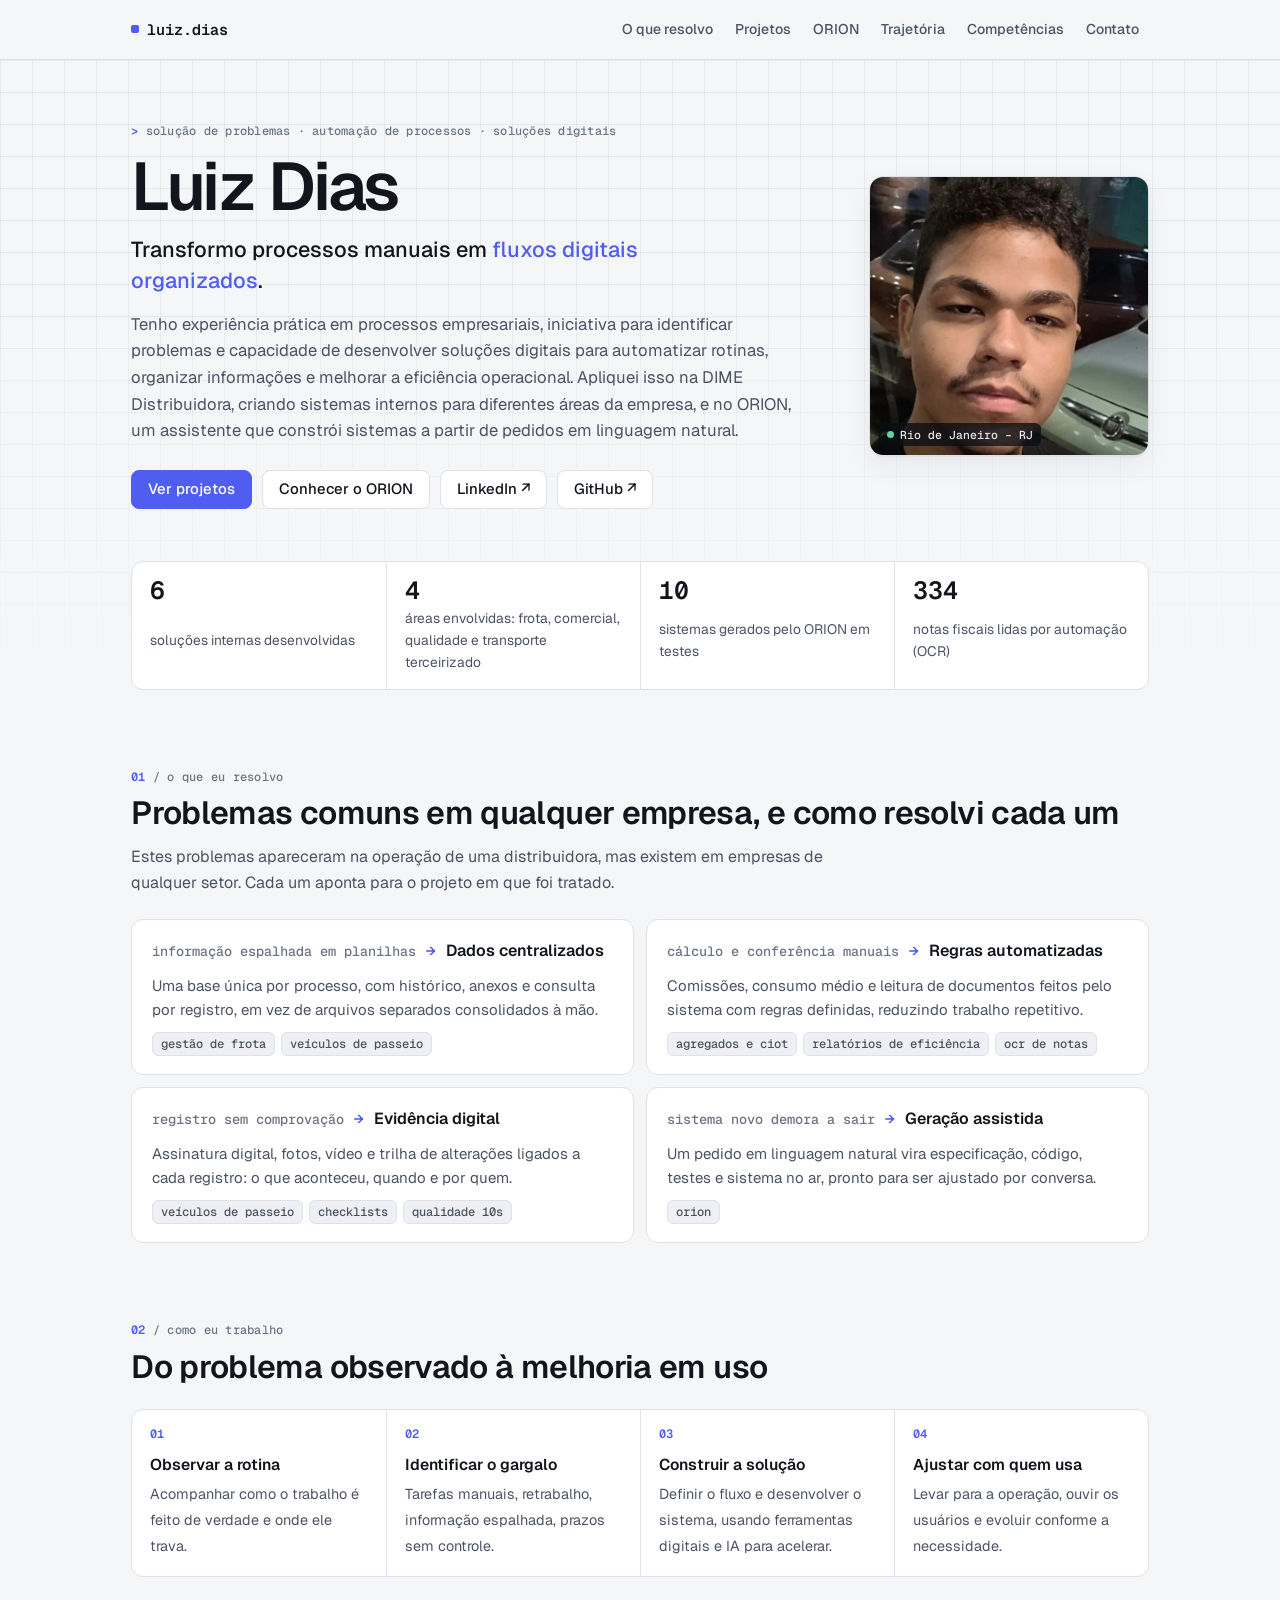
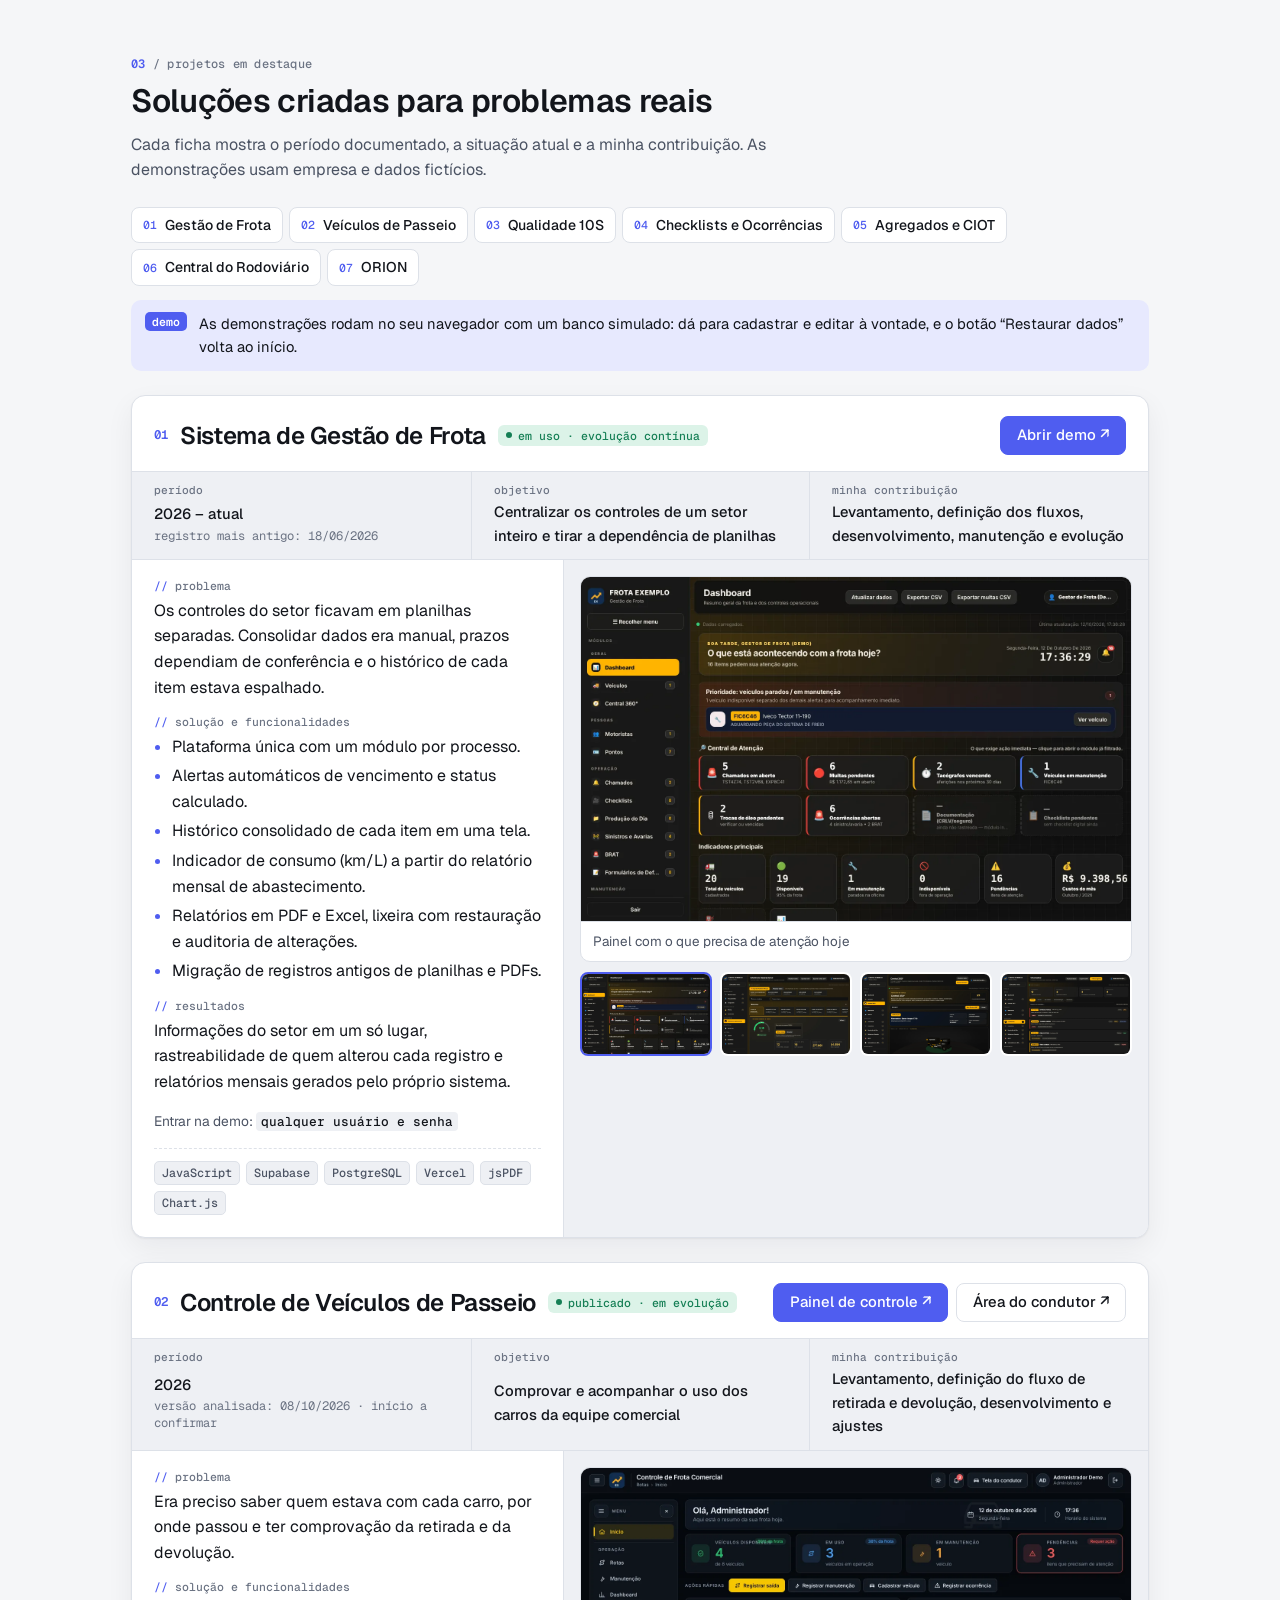
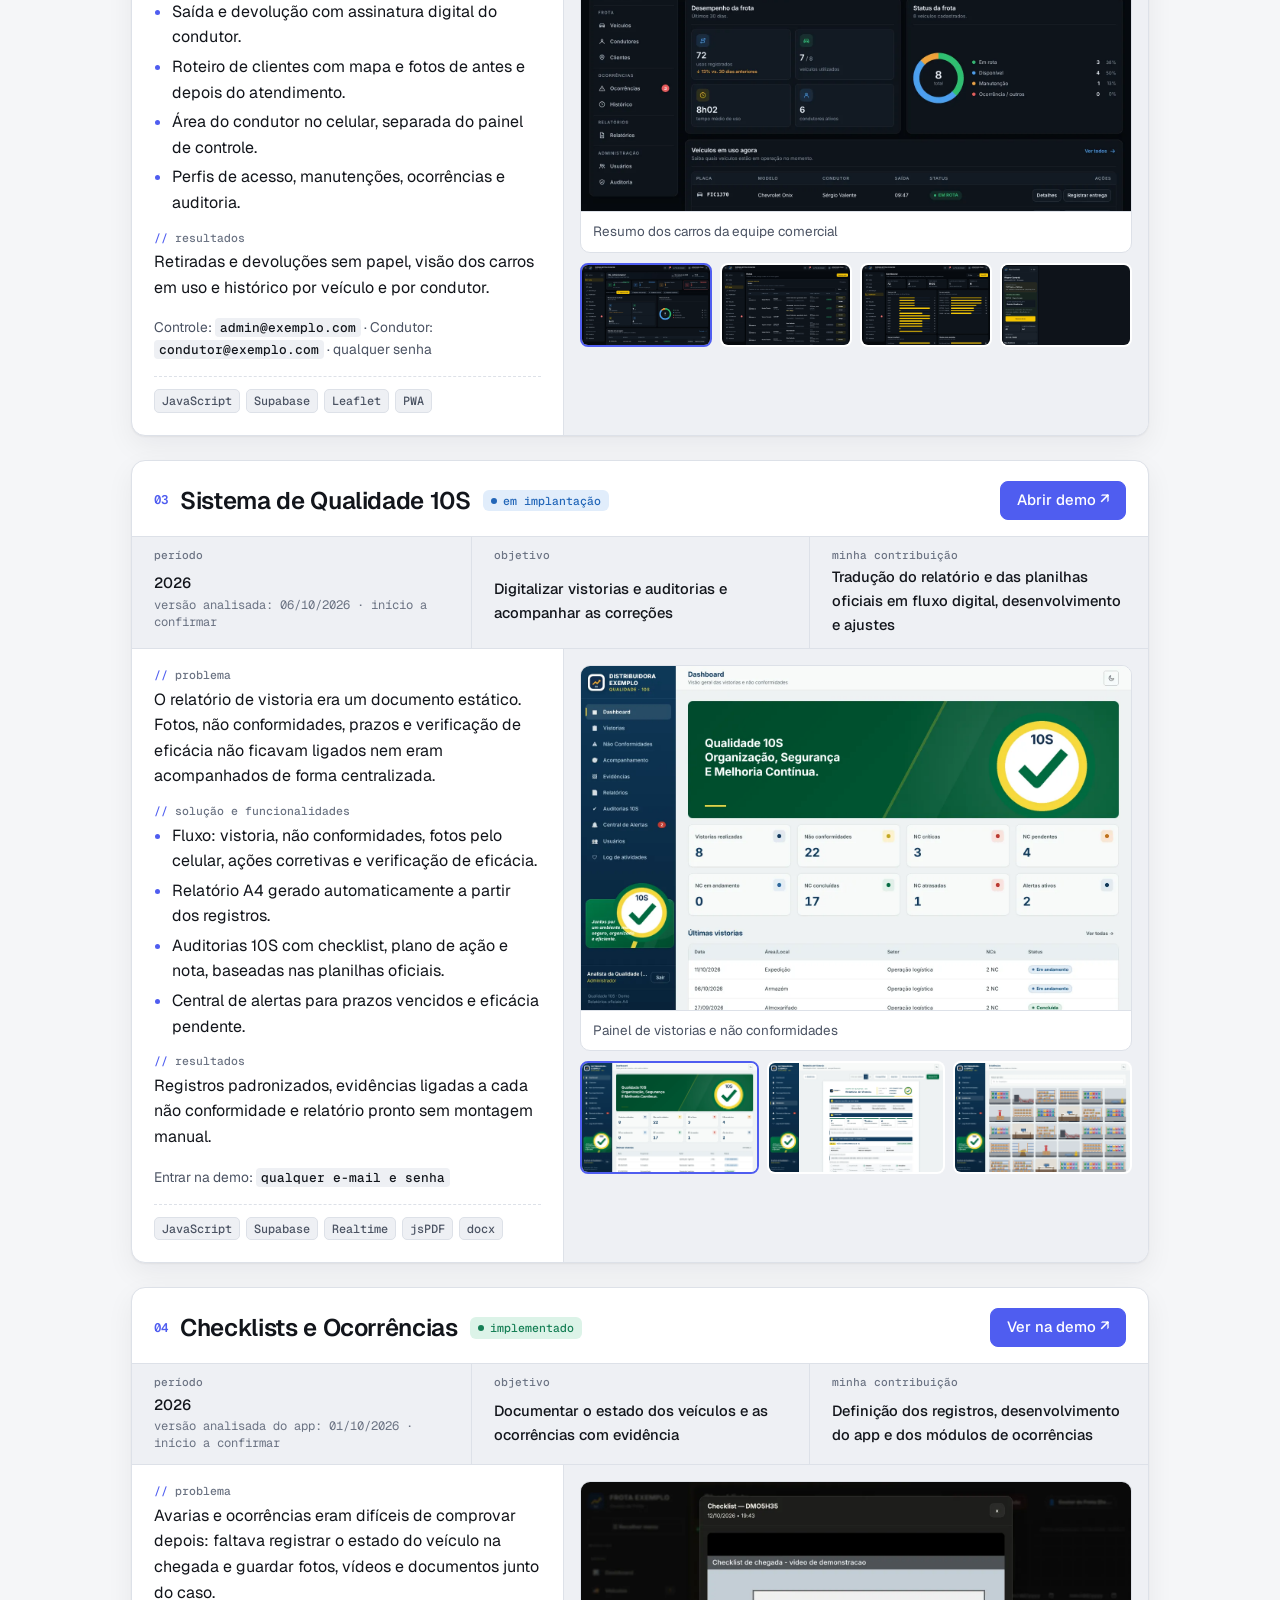
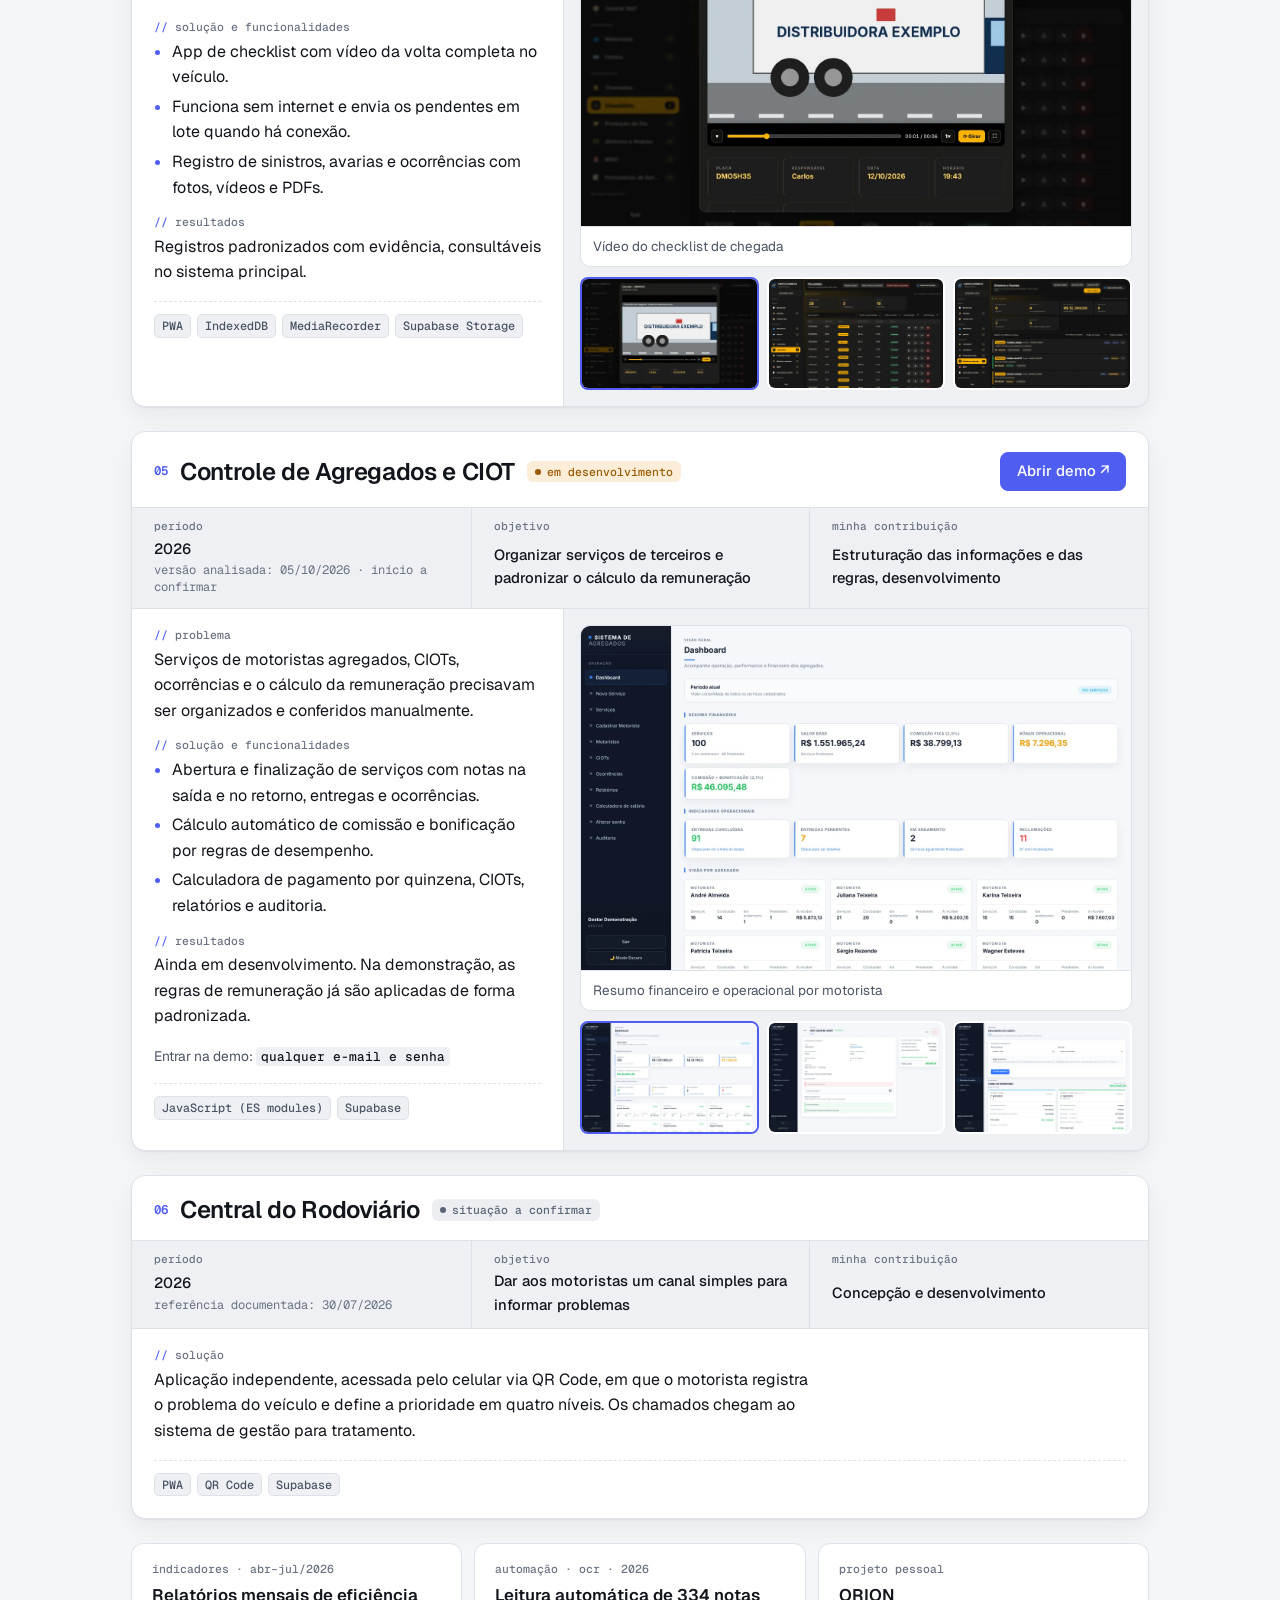
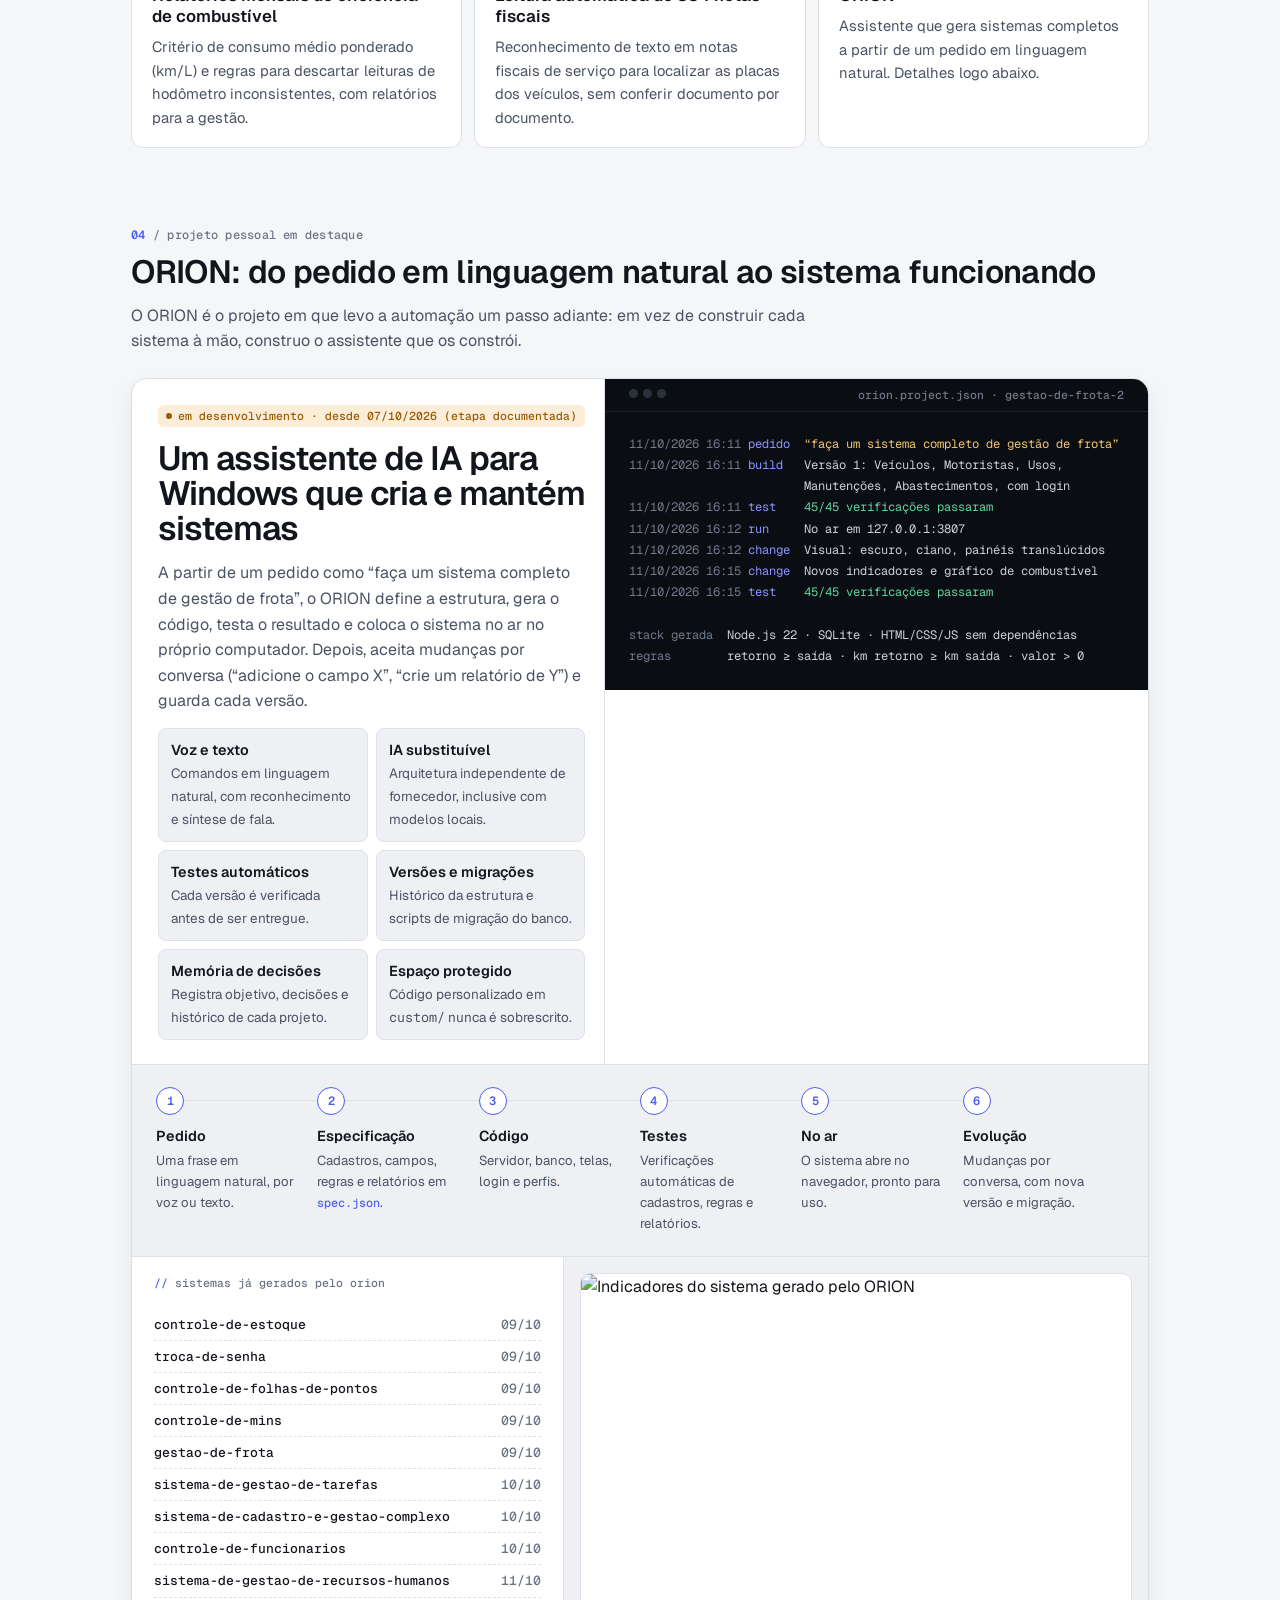
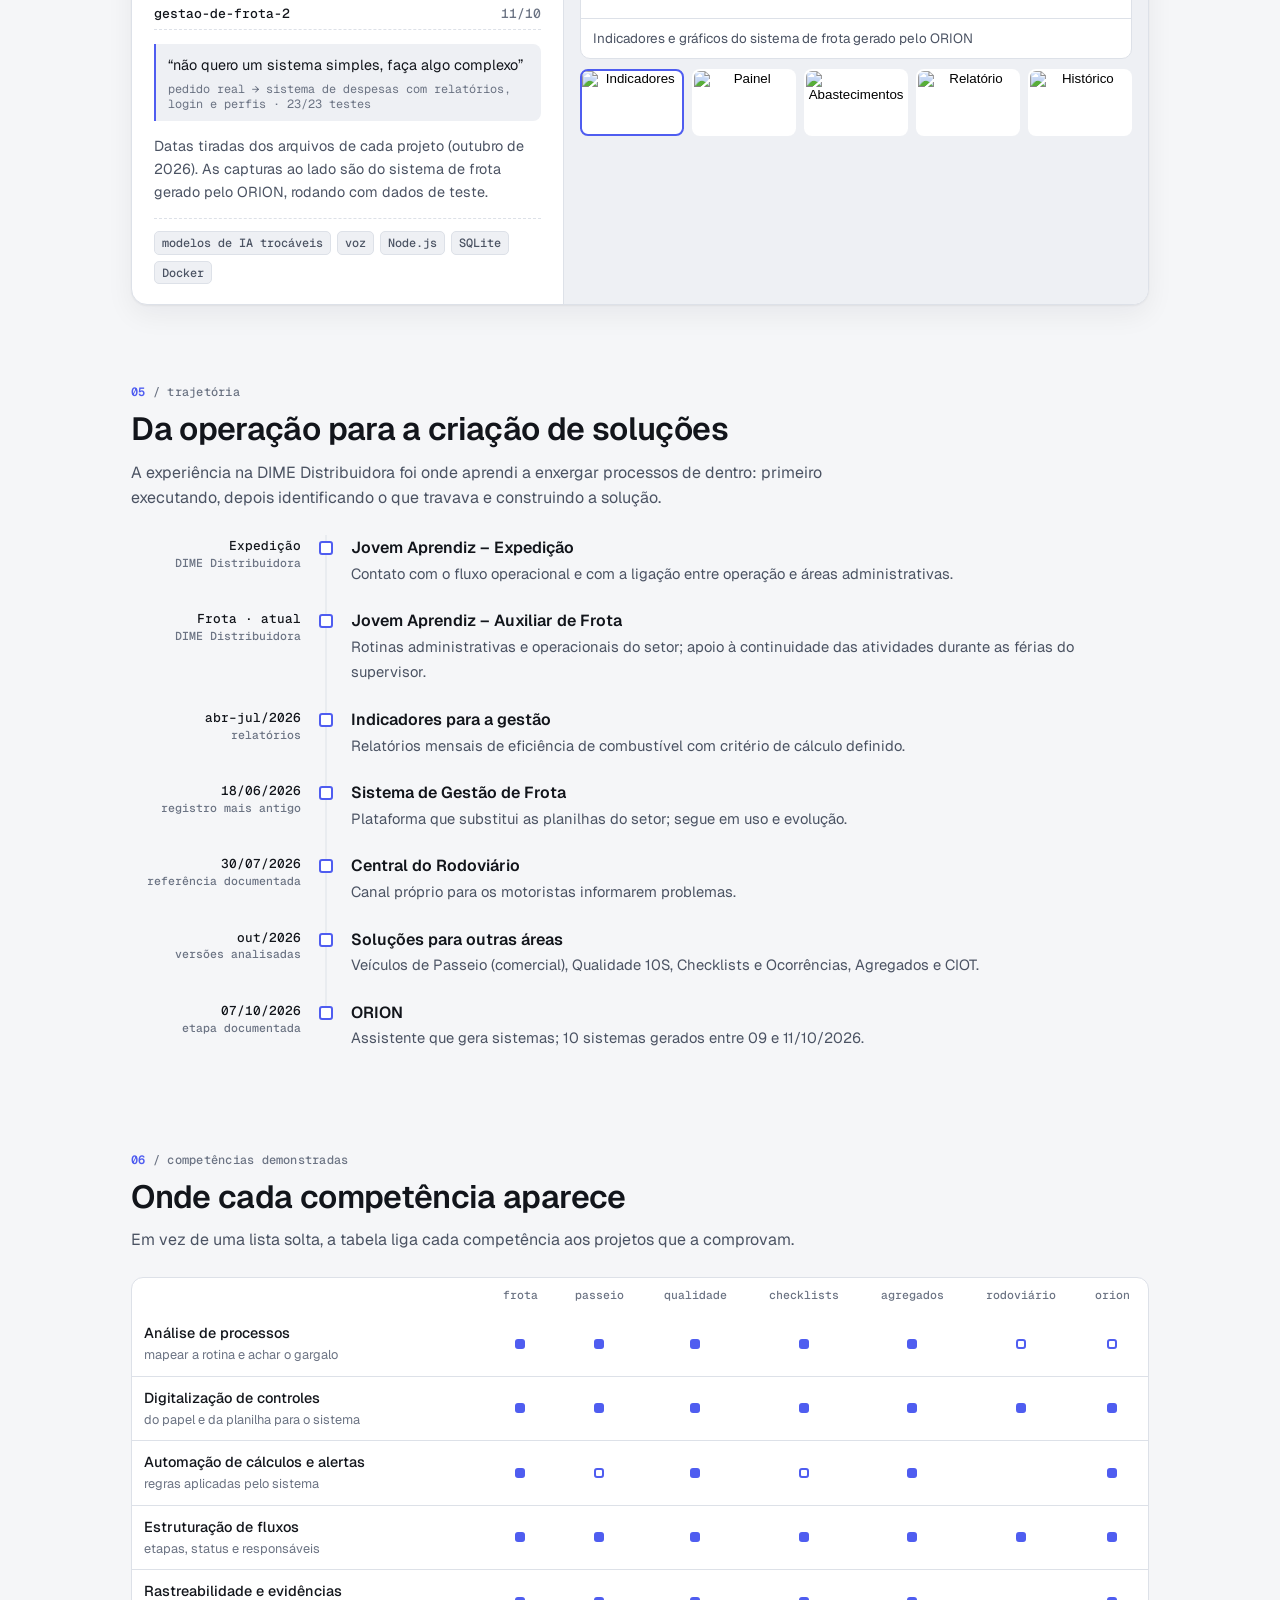
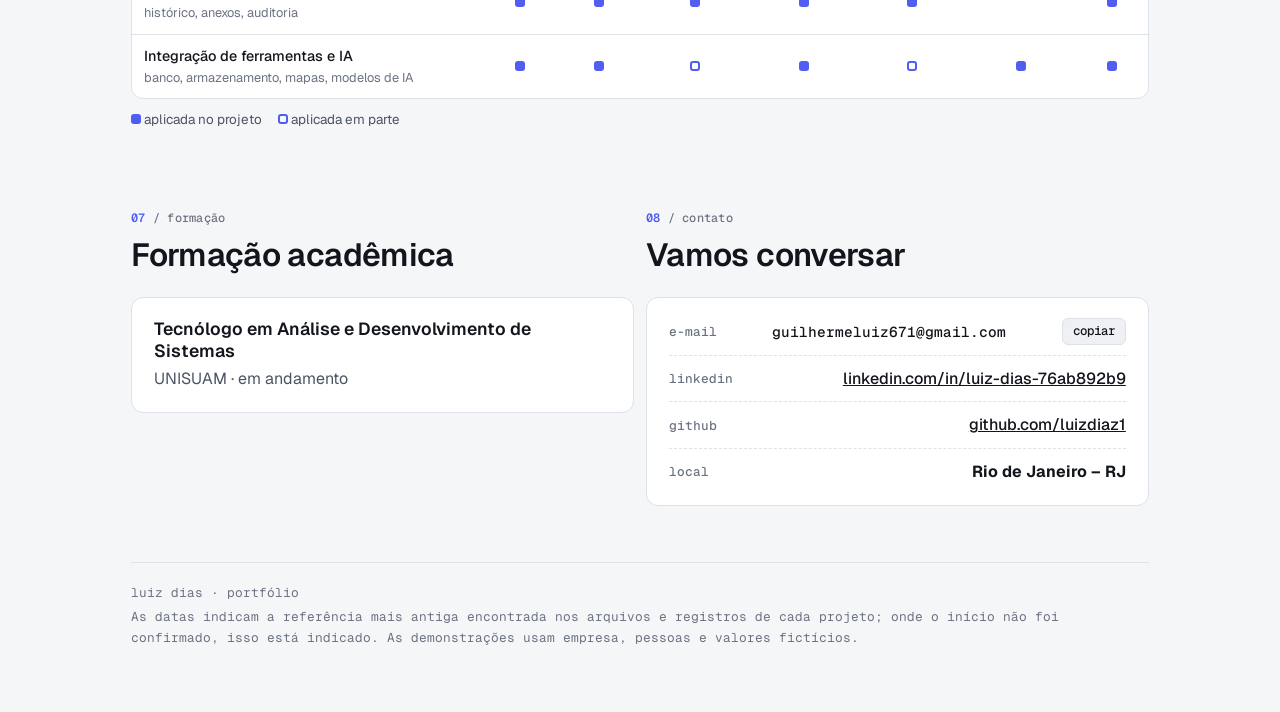
==== commit 443bbfcb: "Add files via upload" ====
--- a/index.html
+++ b/index.html
@@ -5,223 +5,263 @@
 <meta name="viewport" content="width=device-width, initial-scale=1, viewport-fit=cover">
 <link rel="icon" href="img/luiz.webp">
 <title>Luiz Dias — Portfólio</title>
-<meta name="description" content="Luiz Dias — solução de problemas, automação de processos e desenvolvimento de soluções digitais para empresas, com projetos e demonstrações interativas.">
+<meta name="description" content="Luiz Dias — solução de problemas, automação de processos e desenvolvimento de soluções digitais para empresas.">
 <link rel="preconnect" href="https://fonts.googleapis.com">
 <link rel="preconnect" href="https://fonts.gstatic.com" crossorigin>
-<link rel="stylesheet" href="https://fonts.googleapis.com/css2?family=Archivo:wdth,wght@112,600;112,800&family=Public+Sans:wght@400;500;600;700&family=JetBrains+Mono:wght@500;700&display=swap">
+<link rel="stylesheet" href="https://fonts.googleapis.com/css2?family=Geist:wght@400;500;600;700&family=Geist+Mono:wght@400;500;600&display=swap">
 <style>
-/* Layout: página única — apresentação, problemas que resolvo, método, projetos (fichas com período, situação e contribuição), trajetória datada, matriz de competências e contato */
+/* Layout: uma coluna técnica — apresentação, problemas → soluções, projetos em fichas, ORION em destaque com pipeline e capturas reais, trajetória, matriz de competências, contato */
 :root {
-  --paper: #f3f5f6;
-  --sheet: #ffffff;
-  --ink: #16212b;
-  --ink-soft: #4a5866;
-  --line: #d8dee3;
-  --signal: #c98a00;
-  --signal-ink: #1b1400;
-  --signal-soft: #fff3cf;
-  --ok: #1f7a4d;   --ok-soft: #e1f3e9;
-  --info: #1f5f99; --info-soft: #e2eef9;
-  --warn: #9a5b00; --warn-soft: #fbecd6;
-  --mute: #5b6875; --mute-soft: #e9edf0;
-  --plate: #ffffff; --plate-band: #1d3f8f;
-  --shadow: 0 1px 2px rgba(22,33,43,.06), 0 8px 24px rgba(22,33,43,.07);
-  --f-display: "Archivo", "Arial Narrow", Arial, sans-serif;
-  --f-body: "Public Sans", "Segoe UI", system-ui, sans-serif;
-  --f-mono: "JetBrains Mono", ui-monospace, "SFMono-Regular", Consolas, monospace;
+  --bg: #f5f6f8;
+  --panel: #ffffff;
+  --panel-2: #eef0f4;
+  --ink: #12151b;
+  --ink-2: #4b5363;
+  --ink-3: #6b7383;
+  --line: #dde1e8;
+  --accent: #4f5df0;
+  --accent-soft: #e7e9fe;
+  --accent-ink: #ffffff;
+  --ok: #157f55; --ok-soft: #dcf3e8;
+  --info: #2266b8; --info-soft: #e1edfb;
+  --warn: #9a5a00; --warn-soft: #fbedd8;
+  --mute: #5b6475; --mute-soft: #eceef2;
+  --grid: rgba(18, 21, 27, .05);
+  --shadow: 0 1px 2px rgba(18,21,27,.05), 0 10px 28px rgba(18,21,27,.06);
+  --f-sans: "Geist", "Segoe UI", system-ui, -apple-system, sans-serif;
+  --f-mono: "Geist Mono", ui-monospace, "SFMono-Regular", Consolas, monospace;
 }
 @media (prefers-color-scheme: dark) {
   :root:not([data-theme="light"]) {
-    --paper: #10161c; --sheet: #171f27; --ink: #e7ecf0; --ink-soft: #a5b1bc; --line: #2a3540;
-    --signal: #f2b730; --signal-ink: #1b1400; --signal-soft: #3a2d0b;
-    --ok: #5fd39a; --ok-soft: #12301f; --info: #7db7ee; --info-soft: #13283c; --warn: #f0b25a; --warn-soft: #3a280e;
-    --mute: #a5b1bc; --mute-soft: #222c36;
-    --plate: #f4f6f8; --plate-band: #2b56b8;
-    --shadow: 0 1px 2px rgba(0,0,0,.4), 0 10px 30px rgba(0,0,0,.35);
+    --bg: #0b0e13; --panel: #11151c; --panel-2: #161b24; --ink: #e8ebf1; --ink-2: #aab2c0; --ink-3: #828b9b; --line: #232a35;
+    --accent: #8c96ff; --accent-soft: #1d2140; --accent-ink: #0b0e13;
+    --ok: #5fd3a0; --ok-soft: #10291f; --info: #7fb4f5; --info-soft: #132538; --warn: #f2b45e; --warn-soft: #34260f; --mute: #9aa3b2; --mute-soft: #1b2029;
+    --grid: rgba(255,255,255,.035);
+    --shadow: 0 1px 2px rgba(0,0,0,.4), 0 12px 32px rgba(0,0,0,.35);
     color-scheme: dark;
   }
 }
 :root[data-theme="dark"] {
-  --paper: #10161c; --sheet: #171f27; --ink: #e7ecf0; --ink-soft: #a5b1bc; --line: #2a3540;
-  --signal: #f2b730; --signal-ink: #1b1400; --signal-soft: #3a2d0b;
-  --ok: #5fd39a; --ok-soft: #12301f; --info: #7db7ee; --info-soft: #13283c; --warn: #f0b25a; --warn-soft: #3a280e;
-  --mute: #a5b1bc; --mute-soft: #222c36;
-  --plate: #f4f6f8; --plate-band: #2b56b8;
-  --shadow: 0 1px 2px rgba(0,0,0,.4), 0 10px 30px rgba(0,0,0,.35);
+  --bg: #0b0e13; --panel: #11151c; --panel-2: #161b24; --ink: #e8ebf1; --ink-2: #aab2c0; --ink-3: #828b9b; --line: #232a35;
+  --accent: #8c96ff; --accent-soft: #1d2140; --accent-ink: #0b0e13;
+  --ok: #5fd3a0; --ok-soft: #10291f; --info: #7fb4f5; --info-soft: #132538; --warn: #f2b45e; --warn-soft: #34260f; --mute: #9aa3b2; --mute-soft: #1b2029;
+  --grid: rgba(255,255,255,.035);
+  --shadow: 0 1px 2px rgba(0,0,0,.4), 0 12px 32px rgba(0,0,0,.35);
   color-scheme: dark;
 }
 * { box-sizing: border-box; }
-body { background: var(--paper); color: var(--ink); font: 400 1rem/1.6 var(--f-body); }
+html { overflow-x: clip; }
+body { background: var(--bg); color: var(--ink); font: 400 1rem/1.6 var(--f-sans); -webkit-font-smoothing: antialiased; overflow-x: clip; }
 .wrap { max-width: 1120px; margin: 0 auto; padding-inline: max(16px, 4vw); padding-block: 0 64px; }
 a { color: inherit; }
-:focus-visible { outline: 3px solid var(--signal); outline-offset: 2px; border-radius: 4px; }
-.eyebrow { font: 700 .74rem/1.3 var(--f-mono); letter-spacing: .14em; text-transform: uppercase; color: var(--ink-soft); }
-h2.sec { font: 800 clamp(1.5rem, 3vw, 2rem)/1.1 var(--f-display); font-stretch: 112%; margin: 10px 0 0; text-wrap: balance; }
-section.block { margin-top: 72px; scroll-margin-top: 72px; }
-.sec-head { display: grid; gap: 4px; margin-bottom: 22px; }
-.sec-head p { margin: 8px 0 0; color: var(--ink-soft); max-width: 66ch; }
+:focus-visible { outline: 2px solid var(--accent); outline-offset: 2px; border-radius: 4px; }
+.mono { font-family: var(--f-mono); }
+.label { font: 500 .75rem/1.3 var(--f-mono); letter-spacing: .02em; color: var(--ink-3); }
+.label b { color: var(--accent); font-weight: 600; }
+h2.sec { font: 600 clamp(1.5rem, 3vw, 2rem)/1.15 var(--f-sans); letter-spacing: -.02em; margin: 8px 0 0; text-wrap: balance; }
+section.block { margin-top: 80px; scroll-margin-top: 72px; }
+.sec-head { display: grid; gap: 2px; margin-bottom: 24px; }
+.sec-head p { margin: 10px 0 0; color: var(--ink-2); max-width: 66ch; }
 
 /* navegação */
-.topnav { position: sticky; top: env(safe-area-inset-top, 0px); z-index: 10; background: color-mix(in srgb, var(--paper) 88%, transparent); backdrop-filter: blur(8px); border-bottom: 1px solid var(--line); }
-.topnav .wrap { display: flex; align-items: center; justify-content: space-between; gap: 12px; padding-block: 10px; }
-.brand { font: 800 1.05rem/1 var(--f-display); font-stretch: 112%; text-decoration: none; white-space: nowrap; }
-.topnav nav { display: flex; gap: 4px; overflow-x: auto; scrollbar-width: none; min-width: 0; }
-.topnav nav a { text-decoration: none; font-size: .9rem; font-weight: 600; color: var(--ink-soft); padding: 6px 10px; border-radius: 7px; white-space: nowrap; }
-.topnav nav a:hover { color: var(--ink); background: var(--sheet); }
+.topnav { position: sticky; top: env(safe-area-inset-top, 0px); z-index: 10; background: color-mix(in srgb, var(--bg) 85%, transparent); backdrop-filter: blur(10px); border-bottom: 1px solid var(--line); }
+.topnav .wrap { display: flex; align-items: center; justify-content: space-between; gap: 12px; padding-block: 12px; }
+.brand { font: 600 .95rem/1 var(--f-mono); text-decoration: none; white-space: nowrap; display: inline-flex; gap: 8px; align-items: center; }
+.brand i { width: 8px; height: 8px; border-radius: 2px; background: var(--accent); display: inline-block; }
+.topnav nav { display: flex; gap: 2px; overflow-x: auto; scrollbar-width: none; min-width: 0; }
+.topnav nav a { text-decoration: none; font-size: .88rem; font-weight: 500; color: var(--ink-2); padding: 6px 10px; border-radius: 6px; white-space: nowrap; }
+.topnav nav a:hover { color: var(--ink); background: var(--panel-2); }
 
 /* apresentação */
-.hero { display: grid; grid-template-columns: minmax(0, 1fr) 300px; gap: 40px; align-items: center; padding-block: 52px 8px; }
-.hero h1 { font: 800 clamp(2.4rem, 5.6vw, 4rem)/1 var(--f-display); font-stretch: 112%; margin: 12px 0 10px; letter-spacing: -.01em; }
-.role { font: 600 clamp(1.05rem, 2vw, 1.28rem)/1.35 var(--f-body); margin: 0 0 16px; max-width: 36ch; }
-.role span { color: var(--signal); }
-.lede { max-width: 62ch; color: var(--ink-soft); margin: 0; font-size: 1.06rem; }
-.cta { display: flex; flex-wrap: wrap; gap: 10px; margin-top: 24px; }
+.hero-wrap { position: relative; }
+.hero-wrap::before { content: ""; position: absolute; top: 0; bottom: 0; left: calc(50% - 50vw); right: calc(50% - 50vw); background-image: linear-gradient(var(--grid) 1px, transparent 1px), linear-gradient(90deg, var(--grid) 1px, transparent 1px); background-size: 32px 32px; mask-image: linear-gradient(to bottom, #000 40%, transparent); -webkit-mask-image: linear-gradient(to bottom, #000 40%, transparent); pointer-events: none; z-index: -1; }
+.hero { display: grid; grid-template-columns: minmax(0, 1fr) 280px; gap: 48px; align-items: center; padding-block: 64px 12px; }
+.hero h1 { font: 600 clamp(2.5rem, 6vw, 4.2rem)/1 var(--f-sans); letter-spacing: -.035em; margin: 14px 0 14px; }
+.role { font: 500 clamp(1.1rem, 2vw, 1.35rem)/1.4 var(--f-sans); margin: 0 0 16px; max-width: 34ch; color: var(--ink); }
+.role span { color: var(--accent); }
+.lede { max-width: 62ch; color: var(--ink-2); margin: 0; font-size: 1.04rem; }
+.cta { display: flex; flex-wrap: wrap; gap: 10px; margin-top: 26px; }
 .portrait { margin: 0; position: relative; }
-.portrait img { display: block; width: 100%; height: auto; aspect-ratio: 1; object-fit: cover; border-radius: 18px; border: 1px solid var(--line); box-shadow: var(--shadow); }
-.portrait figcaption { position: absolute; left: 12px; bottom: 12px; display: inline-flex; flex-direction: column; border: 2px solid #111; border-radius: 6px; overflow: hidden; background: var(--plate); color: #111; font: 700 .85rem/1 var(--f-mono); letter-spacing: .08em; text-align: center; }
-.portrait figcaption i { font: 700 .46rem/1 var(--f-body); letter-spacing: .12em; font-style: normal; color: #fff; background: var(--plate-band); padding: 3px 0 2px; }
-.portrait figcaption span { padding: 4px 9px 5px; }
-.strip { display: grid; grid-template-columns: repeat(4, minmax(0, 1fr)); gap: 0; margin-top: 36px; border: 1px solid var(--line); border-radius: 14px; background: var(--sheet); overflow: hidden; }
+.portrait img { display: block; width: 100%; height: auto; aspect-ratio: 1; object-fit: cover; border-radius: 14px; border: 1px solid var(--line); box-shadow: var(--shadow); }
+.portrait figcaption { position: absolute; left: 10px; bottom: 10px; font: 500 .72rem/1 var(--f-mono); background: rgba(11,14,19,.78); color: #e8ebf1; padding: 6px 8px; border-radius: 6px; display: inline-flex; gap: 6px; align-items: center; }
+.portrait figcaption i { width: 7px; height: 7px; border-radius: 50%; background: #5fd3a0; display: inline-block; }
+.strip { display: grid; grid-template-columns: repeat(4, minmax(0, 1fr)); margin-top: 40px; border: 1px solid var(--line); border-radius: 12px; background: var(--panel); overflow: hidden; }
 .strip div { padding: 16px 18px; display: grid; gap: 4px; }
 .strip div + div { border-left: 1px solid var(--line); }
-.strip b { font: 700 1.6rem/1 var(--f-mono); font-variant-numeric: tabular-nums; }
-.strip span { font-size: .88rem; color: var(--ink-soft); }
-
-.btn { display: inline-flex; align-items: center; gap: 8px; text-decoration: none; font: 600 .95rem/1 var(--f-body); padding: 11px 16px; border-radius: 9px; border: 1px solid var(--ink); background: var(--ink); color: var(--paper); cursor: pointer; }
-.btn:hover { filter: brightness(1.12); }
-.btn.alt { background: transparent; color: var(--ink); border-color: var(--line); }
-.btn[aria-disabled="true"] { opacity: .5; pointer-events: none; }
-
-/* problemas que resolvo */
-.problems { display: grid; grid-template-columns: repeat(2, minmax(0, 1fr)); gap: 14px; }
-.prob { background: var(--sheet); border: 1px solid var(--line); border-radius: 14px; padding: 18px 20px; display: grid; gap: 10px; align-content: start; }
-.prob .flow { display: flex; flex-wrap: wrap; align-items: center; gap: 8px; font-weight: 700; }
-.prob .from { color: var(--ink-soft); text-decoration: line-through; text-decoration-color: var(--signal); text-decoration-thickness: 2px; font-weight: 600; }
-.prob .arrow { color: var(--signal); font-family: var(--f-mono); }
-.prob p { margin: 0; font-size: .94rem; color: var(--ink-soft); }
+.strip b { font: 600 1.55rem/1 var(--f-mono); font-variant-numeric: tabular-nums; }
+.strip span { font-size: .86rem; color: var(--ink-2); }
+
+.btn { display: inline-flex; align-items: center; gap: 8px; text-decoration: none; font: 500 .93rem/1 var(--f-sans); padding: 11px 16px; border-radius: 8px; border: 1px solid var(--accent); background: var(--accent); color: var(--accent-ink); cursor: pointer; }
+.btn:hover { filter: brightness(1.08); }
+.btn.alt { background: var(--panel); color: var(--ink); border-color: var(--line); }
+.btn.alt:hover { border-color: var(--ink-3); filter: none; }
+
+/* problemas */
+.problems { display: grid; grid-template-columns: repeat(2, minmax(0, 1fr)); gap: 12px; }
+.prob { background: var(--panel); border: 1px solid var(--line); border-radius: 12px; padding: 18px 20px; display: grid; gap: 10px; align-content: start; }
+.prob .flow { display: flex; flex-wrap: wrap; align-items: baseline; gap: 6px 10px; font-weight: 600; }
+.prob .from { color: var(--ink-3); font: 500 .85rem var(--f-mono); }
+.prob .arrow { color: var(--accent); font-family: var(--f-mono); }
+.prob p { margin: 0; font-size: .94rem; color: var(--ink-2); }
 .prob .where { display: flex; flex-wrap: wrap; gap: 6px; }
-.prob .where a { font: 600 .78rem/1 var(--f-mono); text-decoration: none; padding: 5px 8px; border-radius: 6px; background: var(--paper); border: 1px solid var(--line); }
-.prob .where a:hover { border-color: var(--ink-soft); }
+.prob .where a { font: 500 .76rem/1 var(--f-mono); text-decoration: none; padding: 5px 8px; border-radius: 6px; background: var(--panel-2); border: 1px solid var(--line); color: var(--ink-2); }
+.prob .where a:hover { color: var(--ink); border-color: var(--ink-3); }
 
 /* método */
-.method { list-style: none; margin: 0; padding: 0; display: grid; grid-template-columns: repeat(4, minmax(0, 1fr)); gap: 12px; counter-reset: s; }
-.method li { counter-increment: s; background: var(--sheet); border: 1px solid var(--line); border-radius: 12px; padding: 16px; }
-.method li::before { content: counter(s, decimal-leading-zero); display: block; font: 700 .78rem/1 var(--f-mono); color: var(--signal); margin-bottom: 10px; letter-spacing: .1em; }
-.method b { display: block; font-size: 1rem; margin-bottom: 4px; }
-.method span { font-size: .9rem; color: var(--ink-soft); }
+.method { list-style: none; margin: 0; padding: 0; display: grid; grid-template-columns: repeat(4, minmax(0, 1fr)); gap: 0; border: 1px solid var(--line); border-radius: 12px; background: var(--panel); overflow: hidden; counter-reset: s; }
+.method li { counter-increment: s; padding: 18px; }
+.method li + li { border-left: 1px solid var(--line); }
+.method li::before { content: counter(s, decimal-leading-zero); display: block; font: 600 .75rem/1 var(--f-mono); color: var(--accent); margin-bottom: 12px; }
+.method b { display: block; font-size: .98rem; font-weight: 600; margin-bottom: 4px; }
+.method span { font-size: .9rem; color: var(--ink-2); }
 
 /* projetos */
-.index { display: flex; flex-wrap: wrap; gap: 8px; margin-bottom: 4px; }
-.index a { text-decoration: none; display: inline-flex; gap: 8px; align-items: center; padding: 7px 12px; border: 1px solid var(--line); border-radius: 999px; background: var(--sheet); font-weight: 600; font-size: .9rem; }
-.index a:hover { border-color: var(--ink-soft); }
-.index span { font: 700 .72rem/1 var(--f-mono); color: var(--ink-soft); }
-.note { display: flex; gap: 12px; align-items: flex-start; margin-top: 14px; padding: 12px 14px; border-radius: 10px; background: var(--signal-soft); color: var(--ink); font-size: .93rem; }
-.note b { font-family: var(--f-mono); font-size: .78rem; letter-spacing: .08em; background: var(--signal); color: var(--signal-ink); padding: 2px 7px; border-radius: 5px; flex: none; margin-top: 2px; }
-.project { margin-top: 28px; background: var(--sheet); border: 1px solid var(--line); border-radius: 16px; box-shadow: var(--shadow); overflow: hidden; scroll-margin-top: 72px; }
-.p-head { display: flex; flex-wrap: wrap; gap: 14px 20px; align-items: center; justify-content: space-between; padding: 22px 24px 18px; border-bottom: 1px solid var(--line); }
-.p-title { display: flex; flex-wrap: wrap; align-items: center; gap: 10px 14px; min-width: 0; }
-.p-title h3 { font: 800 clamp(1.3rem, 2.4vw, 1.65rem)/1.1 var(--f-display); font-stretch: 112%; margin: 0; text-wrap: balance; }
-.plate { display: inline-flex; flex-direction: column; border: 2px solid var(--ink); border-radius: 6px; overflow: hidden; background: var(--plate); color: #111; font: 700 .9rem/1 var(--f-mono); letter-spacing: .08em; min-width: 92px; text-align: center; }
-.plate i { font: 700 .48rem/1 var(--f-body); letter-spacing: .12em; font-style: normal; color: #fff; background: var(--plate-band); padding: 3px 0 2px; }
-.plate span { padding: 4px 8px 5px; }
-.status { font: 700 .74rem/1 var(--f-mono); letter-spacing: .06em; text-transform: uppercase; padding: 6px 9px; border-radius: 6px; white-space: nowrap; }
+.index { display: flex; flex-wrap: wrap; gap: 6px; }
+.index a { text-decoration: none; display: inline-flex; gap: 8px; align-items: center; padding: 6px 11px; border: 1px solid var(--line); border-radius: 8px; background: var(--panel); font-weight: 500; font-size: .88rem; }
+.index a:hover { border-color: var(--ink-3); }
+.index span { font: 500 .72rem/1 var(--f-mono); color: var(--accent); }
+.note { display: flex; gap: 12px; align-items: flex-start; margin-top: 14px; padding: 12px 14px; border-radius: 10px; background: var(--accent-soft); font-size: .92rem; }
+.note b { font: 600 .72rem/1 var(--f-mono); background: var(--accent); color: var(--accent-ink); padding: 4px 7px; border-radius: 5px; flex: none; }
+.project { margin-top: 24px; background: var(--panel); border: 1px solid var(--line); border-radius: 14px; box-shadow: var(--shadow); overflow: hidden; scroll-margin-top: 72px; }
+.p-head { display: flex; flex-wrap: wrap; gap: 12px 20px; align-items: center; justify-content: space-between; padding: 20px 22px 16px; border-bottom: 1px solid var(--line); }
+.p-title { display: flex; flex-wrap: wrap; align-items: center; gap: 8px 12px; min-width: 0; }
+.p-num { font: 600 .78rem/1 var(--f-mono); color: var(--accent); }
+.p-title h3 { font: 600 clamp(1.2rem, 2.2vw, 1.5rem)/1.15 var(--f-sans); letter-spacing: -.015em; margin: 0; text-wrap: balance; }
+.status { font: 500 .72rem/1 var(--f-mono); padding: 5px 8px; border-radius: 6px; white-space: nowrap; display: inline-flex; gap: 6px; align-items: center; }
+.status::before { content: ""; width: 6px; height: 6px; border-radius: 50%; background: currentColor; }
 .s-ok { background: var(--ok-soft); color: var(--ok); }
 .s-info { background: var(--info-soft); color: var(--info); }
 .s-warn { background: var(--warn-soft); color: var(--warn); }
 .s-mute { background: var(--mute-soft); color: var(--mute); }
 .actions { display: flex; flex-wrap: wrap; gap: 8px; align-items: center; }
-.ficha { display: grid; grid-template-columns: repeat(3, minmax(0, 1fr)); margin: 0; border-bottom: 1px solid var(--line); background: var(--paper); }
-.ficha div { padding: 12px 24px; display: grid; gap: 2px; }
+.ficha { display: grid; grid-template-columns: repeat(3, minmax(0, 1fr)); margin: 0; border-bottom: 1px solid var(--line); background: var(--panel-2); }
+.ficha div { padding: 12px 22px; display: grid; gap: 3px; }
 .ficha div + div { border-left: 1px solid var(--line); }
-.ficha dt { font: 700 .68rem/1.2 var(--f-mono); letter-spacing: .12em; text-transform: uppercase; color: var(--ink-soft); }
-.ficha dd { margin: 0; font-size: .92rem; font-weight: 600; }
-.ficha dd small { display: block; font-weight: 400; color: var(--ink-soft); font-size: .82rem; }
+.ficha dt { font: 500 .7rem/1.2 var(--f-mono); color: var(--ink-3); text-transform: lowercase; }
+.ficha dd { margin: 0; font-size: .92rem; font-weight: 500; }
+.ficha dd small { display: block; font: 400 .76rem/1.4 var(--f-mono); color: var(--ink-3); margin-top: 2px; }
 .p-body { display: grid; grid-template-columns: minmax(0, 1fr) minmax(0, 1.35fr); }
-.story { padding: 22px 24px 24px; display: grid; gap: 16px; align-content: start; border-right: 1px solid var(--line); }
-.story h4 { font: 700 .72rem/1 var(--f-mono); letter-spacing: .14em; text-transform: uppercase; color: var(--ink-soft); margin: 0 0 6px; }
+.story { padding: 20px 22px 22px; display: grid; gap: 16px; align-content: start; border-right: 1px solid var(--line); }
+.story h4 { font: 500 .72rem/1 var(--f-mono); color: var(--ink-3); margin: 0 0 6px; text-transform: lowercase; }
+.story h4::before { content: "// "; color: var(--accent); }
 .story p { margin: 0; max-width: 60ch; }
 .story ul { margin: 0; padding-left: 1.1em; display: grid; gap: 4px; }
-.story li::marker { color: var(--signal); }
-.tools { font: 500 .8rem/1.5 var(--f-mono); color: var(--ink-soft); padding-top: 12px; border-top: 1px dashed var(--line); }
-.login { font-size: .88rem; color: var(--ink-soft); margin: 0; }
-.login code { font: 600 .82rem var(--f-mono); color: var(--ink); background: var(--paper); padding: 1px 5px; border-radius: 4px; overflow-wrap: anywhere; }
-.offline { display: none; font-size: .86rem; color: var(--ink-soft); max-width: 46ch; margin: 0; }
-.no-demos .offline { display: block; }
-.gallery { padding: 18px; display: grid; gap: 12px; align-content: start; background: var(--paper); }
-.shot { margin: 0; border-radius: 10px; overflow: hidden; border: 1px solid var(--line); background: var(--sheet); }
+.story li::marker { color: var(--accent); }
+.tools { display: flex; flex-wrap: wrap; gap: 6px; padding-top: 12px; border-top: 1px dashed var(--line); }
+.tools span { font: 500 .74rem/1 var(--f-mono); color: var(--ink-2); padding: 5px 7px; border-radius: 5px; background: var(--panel-2); border: 1px solid var(--line); }
+.login { font-size: .86rem; color: var(--ink-2); margin: 0; }
+.login code { font: 500 .8rem var(--f-mono); color: var(--ink); background: var(--panel-2); padding: 1px 5px; border-radius: 4px; overflow-wrap: anywhere; }
+.gallery { padding: 16px; display: grid; gap: 10px; align-content: start; background: var(--panel-2); }
+.shot { margin: 0; border-radius: 10px; overflow: hidden; border: 1px solid var(--line); background: var(--panel); }
 .shot img { display: block; width: 100%; height: auto; aspect-ratio: 16 / 10; object-fit: cover; object-position: top left; }
-.shot figcaption { font-size: .85rem; color: var(--ink-soft); padding: 9px 12px; border-top: 1px solid var(--line); }
-.thumbs { display: grid; grid-template-columns: repeat(auto-fit, minmax(88px, 1fr)); gap: 8px; }
-.thumbs button { padding: 0; border: 2px solid transparent; border-radius: 8px; overflow: hidden; cursor: pointer; background: var(--sheet); }
-.thumbs button[aria-pressed="true"] { border-color: var(--signal); }
+.shot figcaption { font-size: .84rem; color: var(--ink-2); padding: 9px 12px; border-top: 1px solid var(--line); }
+.thumbs { display: grid; grid-template-columns: repeat(auto-fit, minmax(84px, 1fr)); gap: 8px; }
+.thumbs button { padding: 0; border: 2px solid transparent; border-radius: 8px; overflow: hidden; cursor: pointer; background: var(--panel); }
+.thumbs button[aria-pressed="true"] { border-color: var(--accent); }
 .thumbs img { display: block; width: 100%; aspect-ratio: 16 / 10; object-fit: cover; object-position: top left; }
 .thumbs .phone img { object-fit: contain; background: #0e131a; }
-.compact-grid { display: grid; grid-template-columns: repeat(2, minmax(0, 1fr)); gap: 14px; margin-top: 28px; }
-.compact { margin-top: 0; }
-.compact .story { border-right: 0; }
-.compact .ficha { grid-template-columns: repeat(2, minmax(0, 1fr)); }
-.minis { display: grid; grid-template-columns: repeat(2, minmax(0, 1fr)); gap: 14px; margin-top: 14px; }
-.mini { background: var(--sheet); border: 1px solid var(--line); border-radius: 14px; padding: 18px 20px; display: grid; gap: 8px; align-content: start; }
-.mini .k { font: 700 .72rem/1.3 var(--f-mono); letter-spacing: .1em; text-transform: uppercase; color: var(--ink-soft); }
-.mini h4 { margin: 0; font: 800 1.12rem/1.2 var(--f-display); font-stretch: 112%; }
-.mini p { margin: 0; font-size: .94rem; color: var(--ink-soft); }
+
+/* ORION em destaque */
+.orion { margin-top: 24px; border: 1px solid var(--line); border-radius: 16px; overflow: hidden; background: var(--panel); box-shadow: var(--shadow); scroll-margin-top: 72px; }
+.orion-top { display: grid; grid-template-columns: minmax(0, 1fr) minmax(0, 1.15fr); gap: 0; }
+.orion-intro { padding: 26px 26px 24px; display: grid; gap: 14px; align-content: start; border-right: 1px solid var(--line); }
+.orion-intro h3 { margin: 0; font: 600 clamp(1.6rem, 3vw, 2.1rem)/1.05 var(--f-sans); letter-spacing: -.03em; }
+.orion-intro p { margin: 0; color: var(--ink-2); max-width: 60ch; }
+.caps { list-style: none; margin: 0; padding: 0; display: grid; grid-template-columns: repeat(2, minmax(0, 1fr)); gap: 8px; }
+.caps li { padding: 10px 12px; border: 1px solid var(--line); border-radius: 8px; background: var(--panel-2); font-size: .9rem; }
+.caps li b { display: block; font-weight: 600; font-size: .9rem; }
+.caps li span { color: var(--ink-2); font-size: .84rem; }
+.log { margin: 0; padding: 22px 24px; background: #0a0d12; color: #c9d1dc; font: 400 .76rem/1.75 var(--f-mono); overflow-x: auto; }
+.log .t { color: #6f7a8b; }
+.log .k { color: #8c96ff; }
+.log .ok { color: #5fd3a0; }
+.log .s { color: #f2c46d; }
+.log-head { display: flex; justify-content: space-between; gap: 10px; padding: 10px 24px; background: #0a0d12; border-bottom: 1px solid #1c222c; font: 500 .72rem/1 var(--f-mono); color: #6f7a8b; }
+.log-head i { display: inline-flex; gap: 5px; }
+.log-head i::before, .log-head i::after, .log-head i span { content: ""; width: 9px; height: 9px; border-radius: 50%; background: #2a313d; display: inline-block; }
+.pipeline { padding: 22px 24px; border-top: 1px solid var(--line); background: var(--panel-2); overflow-x: auto; }
+.pipeline ol { list-style: none; margin: 0; padding: 0; display: grid; grid-template-columns: repeat(6, minmax(120px, 1fr)); gap: 0; min-width: 760px; counter-reset: p; }
+.pipeline li { counter-increment: p; position: relative; padding: 0 14px 0 0; }
+.pipeline li::before { content: counter(p); display: grid; place-items: center; width: 26px; height: 26px; border-radius: 50%; border: 1px solid var(--accent); color: var(--accent); font: 600 .75rem/1 var(--f-mono); background: var(--panel); position: relative; z-index: 1; }
+.pipeline li::after { content: ""; position: absolute; left: 26px; right: 0; top: 13px; height: 1px; background: var(--line); }
+.pipeline li:last-child::after { display: none; }
+.pipeline b { display: block; margin-top: 10px; font-size: .9rem; font-weight: 600; }
+.pipeline span { display: block; font-size: .82rem; color: var(--ink-2); margin-top: 2px; }
+.pipeline code { font: 500 .74rem var(--f-mono); color: var(--accent); }
+.orion-body { display: grid; grid-template-columns: minmax(0, 1fr) minmax(0, 1.35fr); border-top: 1px solid var(--line); }
+.built { padding: 20px 22px; display: grid; gap: 14px; align-content: start; border-right: 1px solid var(--line); }
+.built ul { list-style: none; margin: 0; padding: 0; display: grid; gap: 0; }
+.built li { display: flex; justify-content: space-between; gap: 10px; padding: 7px 0; border-bottom: 1px dashed var(--line); font: 500 .82rem/1.3 var(--f-mono); }
+.built li span { color: var(--ink-3); white-space: nowrap; }
+.built p { margin: 0; font-size: .9rem; color: var(--ink-2); }
+.built blockquote { margin: 0; padding: 10px 12px; border-left: 2px solid var(--accent); background: var(--panel-2); border-radius: 0 8px 8px 0; font-size: .9rem; }
+.built blockquote small { display: block; color: var(--ink-3); font: 400 .74rem var(--f-mono); margin-top: 4px; }
+
+.minis { display: grid; grid-template-columns: repeat(3, minmax(0, 1fr)); gap: 12px; margin-top: 24px; }
+.mini { background: var(--panel); border: 1px solid var(--line); border-radius: 12px; padding: 18px 20px; display: grid; gap: 8px; align-content: start; scroll-margin-top: 72px; }
+.mini .k { font: 500 .72rem/1.3 var(--f-mono); color: var(--ink-3); }
+.mini h4 { margin: 0; font: 600 1.05rem/1.25 var(--f-sans); }
+.mini p { margin: 0; font-size: .92rem; color: var(--ink-2); }
 
 /* trajetória */
-.timeline { list-style: none; margin: 0; padding: 0; position: relative; display: grid; gap: 0; }
-.timeline li { display: grid; grid-template-columns: 170px 24px minmax(0, 1fr); gap: 0 14px; }
-.t-date { font: 700 .82rem/1.4 var(--f-mono); text-align: right; padding-top: 2px; }
-.t-date small { display: block; font-weight: 500; color: var(--ink-soft); font-size: .72rem; }
+.timeline { list-style: none; margin: 0; padding: 0; display: grid; }
+.timeline li { display: grid; grid-template-columns: 170px 22px minmax(0, 1fr); gap: 0 14px; }
+.t-date { font: 500 .8rem/1.4 var(--f-mono); text-align: right; padding-top: 2px; }
+.t-date small { display: block; color: var(--ink-3); font-size: .72rem; }
 .t-dot { position: relative; }
-.t-dot::before { content: ""; position: absolute; left: 50%; top: 0; bottom: 0; width: 2px; transform: translateX(-50%); background: var(--line); }
-.t-dot::after { content: ""; position: absolute; left: 50%; top: 6px; width: 12px; height: 12px; transform: translateX(-50%); border-radius: 50%; background: var(--sheet); border: 3px solid var(--signal); }
+.t-dot::before { content: ""; position: absolute; left: 50%; top: 0; bottom: 0; width: 1px; transform: translateX(-50%); background: var(--line); }
+.t-dot::after { content: ""; position: absolute; left: 50%; top: 6px; width: 10px; height: 10px; transform: translateX(-50%); border-radius: 3px; background: var(--panel); border: 2px solid var(--accent); }
 .timeline li:last-child .t-dot::before { bottom: auto; height: 12px; }
 .t-body { padding-bottom: 22px; }
-.t-body b { display: block; }
-.t-body span { color: var(--ink-soft); font-size: .93rem; }
-
-/* matriz de competências */
-.matrix-wrap { overflow-x: auto; border: 1px solid var(--line); border-radius: 14px; background: var(--sheet); }
+.t-body b { display: block; font-weight: 600; }
+.t-body span { color: var(--ink-2); font-size: .92rem; }
+
+/* matriz */
+.matrix-wrap { overflow-x: auto; border: 1px solid var(--line); border-radius: 12px; background: var(--panel); }
 table.matrix { border-collapse: collapse; width: 100%; min-width: 760px; font-size: .9rem; }
 .matrix th, .matrix td { padding: 10px 12px; border-bottom: 1px solid var(--line); text-align: center; }
-.matrix thead th { font: 700 .7rem/1.25 var(--f-mono); letter-spacing: .06em; text-transform: uppercase; color: var(--ink-soft); vertical-align: bottom; }
-.matrix tbody th { text-align: left; font-weight: 600; }
-.matrix tbody th small { display: block; font-weight: 400; color: var(--ink-soft); font-size: .8rem; }
+.matrix thead th { font: 500 .72rem/1.25 var(--f-mono); color: var(--ink-3); vertical-align: bottom; }
+.matrix tbody th { text-align: left; font-weight: 500; }
+.matrix tbody th small { display: block; font-weight: 400; color: var(--ink-3); font-size: .8rem; }
 .matrix tr:last-child th, .matrix tr:last-child td { border-bottom: 0; }
-.dot { display: inline-block; width: 12px; height: 12px; border-radius: 50%; background: var(--signal); }
-.dot.half { background: transparent; border: 2px solid var(--signal); }
-.legend { display: flex; gap: 16px; font-size: .85rem; color: var(--ink-soft); margin-top: 10px; flex-wrap: wrap; align-items: center; }
+.dot { display: inline-block; width: 10px; height: 10px; border-radius: 3px; background: var(--accent); }
+.dot.half { background: transparent; border: 2px solid var(--accent); }
+.legend { display: flex; gap: 16px; font-size: .84rem; color: var(--ink-2); margin-top: 10px; flex-wrap: wrap; align-items: center; }
 
 /* formação e contato */
-.two { display: grid; grid-template-columns: minmax(0, 1fr) minmax(0, 1fr); gap: 14px; }
-.card { background: var(--sheet); border: 1px solid var(--line); border-radius: 14px; padding: 20px 22px; }
-.card h3 { margin: 0 0 4px; font: 800 1.15rem/1.2 var(--f-display); font-stretch: 112%; }
-.card p { margin: 0; color: var(--ink-soft); }
+.two { display: grid; grid-template-columns: minmax(0, 1fr) minmax(0, 1fr); gap: 12px; }
+.card { background: var(--panel); border: 1px solid var(--line); border-radius: 12px; padding: 20px 22px; }
+.card h3 { margin: 0 0 4px; font: 600 1.1rem/1.25 var(--f-sans); }
+.card p { margin: 0; color: var(--ink-2); }
 .contact { display: grid; gap: 10px; }
 .contact div { display: flex; flex-wrap: wrap; align-items: center; justify-content: space-between; gap: 8px; padding-bottom: 10px; border-bottom: 1px dashed var(--line); }
 .contact div:last-child { border-bottom: 0; padding-bottom: 0; }
-.contact span { color: var(--ink-soft); font-size: .9rem; }
-.contact a, .contact code { font-weight: 600; overflow-wrap: anywhere; }
-.contact code { font: 600 .92rem var(--f-mono); }
-.copy { font: 600 .8rem/1 var(--f-body); padding: 6px 10px; border-radius: 7px; border: 1px solid var(--line); background: var(--paper); color: var(--ink); cursor: pointer; }
-.foot { margin-top: 56px; padding-top: 20px; border-top: 1px solid var(--line); color: var(--ink-soft); font-size: .86rem; display: grid; gap: 6px; }
+.contact span { color: var(--ink-3); font: 500 .8rem var(--f-mono); }
+.contact a, .contact code { font-weight: 500; overflow-wrap: anywhere; }
+.contact code { font: 500 .9rem var(--f-mono); }
+.copy { font: 500 .78rem/1 var(--f-mono); padding: 6px 10px; border-radius: 6px; border: 1px solid var(--line); background: var(--panel-2); color: var(--ink); cursor: pointer; }
+.foot { margin-top: 56px; padding-top: 20px; border-top: 1px solid var(--line); color: var(--ink-3); font: 400 .8rem/1.6 var(--f-mono); display: grid; gap: 4px; }
 
 @media (max-width: 900px) {
-  .hero { grid-template-columns: minmax(0, 1fr); padding-block: 32px 0; }
-  .portrait { max-width: 240px; order: -1; }
+  .hero { grid-template-columns: minmax(0, 1fr); padding-block: 36px 0; gap: 28px; }
+  .portrait { max-width: 220px; order: -1; }
   .strip { grid-template-columns: repeat(2, minmax(0, 1fr)); }
   .strip div:nth-child(3) { border-left: 0; }
   .strip div:nth-child(n+3) { border-top: 1px solid var(--line); }
-  .two, .problems, .compact-grid, .minis { grid-template-columns: minmax(0, 1fr); }
+  .two, .problems, .minis, .orion-top, .orion-body, .p-body { grid-template-columns: minmax(0, 1fr); }
   .method { grid-template-columns: repeat(2, minmax(0, 1fr)); }
-  .p-body { grid-template-columns: minmax(0, 1fr); }
-  .story { border-right: 0; border-bottom: 1px solid var(--line); }
+  .method li:nth-child(3) { border-left: 0; }
+  .method li:nth-child(n+3) { border-top: 1px solid var(--line); }
+  .story, .orion-intro, .built { border-right: 0; border-bottom: 1px solid var(--line); }
   .ficha { grid-template-columns: minmax(0, 1fr); }
   .ficha div + div { border-left: 0; border-top: 1px solid var(--line); }
-  .timeline li { grid-template-columns: 96px 20px minmax(0, 1fr); gap: 0 10px; }
+  .caps { grid-template-columns: minmax(0, 1fr); }
+  .timeline li { grid-template-columns: 96px 18px minmax(0, 1fr); gap: 0 10px; }
 }
 @media (max-width: 560px) {
   .method { grid-template-columns: minmax(0, 1fr); }
-  .topnav nav a { padding: 6px 7px; font-size: .84rem; }
+  .method li + li { border-left: 0; border-top: 1px solid var(--line); }
+  .topnav nav a { padding: 6px 7px; font-size: .82rem; }
 }
 </style>
 <style>body{margin:0}img{max-width:100%}[hidden]{display:none!important}html{scroll-behavior:smooth}</style>
@@ -231,10 +271,11 @@
 
 <header class="topnav">
   <div class="wrap">
-    <a class="brand" href="#inicio">Luiz Dias</a>
+    <a class="brand" href="#inicio"><i></i>luiz.dias</a>
     <nav aria-label="Seções">
       <a href="#problemas">O que resolvo</a>
       <a href="#projetos">Projetos</a>
+      <a href="#orion">ORION</a>
       <a href="#trajetoria">Trajetória</a>
       <a href="#competencias">Competências</a>
       <a href="#contato">Contato</a>
@@ -243,62 +284,65 @@
 </header>
 
 <main class="wrap" id="inicio">
-  <section class="hero">
-    <div>
-      <div class="eyebrow">Solução de problemas · Automação de processos · Soluções digitais</div>
-      <h1>Luiz Dias</h1>
-      <p class="role">Transformo processos manuais em <span>fluxos digitais organizados</span></p>
-      <p class="lede">Tenho experiência prática em processos empresariais, iniciativa para identificar problemas e capacidade de desenvolver soluções digitais para automatizar rotinas, organizar informações e melhorar a eficiência operacional. Apliquei isso na DIME Distribuidora, criando sistemas internos para áreas diferentes da empresa.</p>
-      <div class="cta">
-        <a class="btn" href="#projetos">Ver projetos</a>
-        <a class="btn alt" href="https://www.linkedin.com/in/luiz-dias-76ab892b9" target="_blank" rel="noopener">LinkedIn ↗</a>
-        <a class="btn alt" href="https://github.com/luizdiaz1" target="_blank" rel="noopener">GitHub ↗</a>
-      </div>
-    </div>
-    <figure class="portrait">
-      <img src="img/luiz.webp" alt="Foto de Luiz Dias" width="640" height="640">
-      <figcaption aria-hidden="true"><i>BRASIL</i><span>LDS2026</span></figcaption>
-    </figure>
-  </section>
-  <div class="strip" aria-label="Resumo">
-    <div><b>6</b><span>soluções internas desenvolvidas</span></div>
-    <div><b>4</b><span>áreas envolvidas: frota, comercial, qualidade e transporte terceirizado</span></div>
-    <div><b>4</b><span>demonstrações interativas neste portfólio</span></div>
-    <div><b>334</b><span>notas fiscais lidas por automação (OCR)</span></div>
+  <div class="hero-wrap">
+    <section class="hero">
+      <div>
+        <div class="label"><b>&gt;</b> solução de problemas · automação de processos · soluções digitais</div>
+        <h1>Luiz Dias</h1>
+        <p class="role">Transformo processos manuais em <span>fluxos digitais organizados</span>.</p>
+        <p class="lede">Tenho experiência prática em processos empresariais, iniciativa para identificar problemas e capacidade de desenvolver soluções digitais para automatizar rotinas, organizar informações e melhorar a eficiência operacional. Apliquei isso na DIME Distribuidora, criando sistemas internos para diferentes áreas da empresa, e no ORION, um assistente que constrói sistemas a partir de pedidos em linguagem natural.</p>
+        <div class="cta">
+          <a class="btn" href="#projetos">Ver projetos</a>
+          <a class="btn alt" href="#orion">Conhecer o ORION</a>
+          <a class="btn alt" href="https://www.linkedin.com/in/luiz-dias-76ab892b9" target="_blank" rel="noopener">LinkedIn ↗</a>
+          <a class="btn alt" href="https://github.com/luizdiaz1" target="_blank" rel="noopener">GitHub ↗</a>
+        </div>
+      </div>
+      <figure class="portrait">
+        <img src="img/luiz.webp" alt="Foto de Luiz Dias" width="640" height="640">
+        <figcaption><i></i>Rio de Janeiro – RJ</figcaption>
+      </figure>
+    </section>
+    <div class="strip" aria-label="Resumo">
+      <div><b>6</b><span>soluções internas desenvolvidas</span></div>
+      <div><b>4</b><span>áreas envolvidas: frota, comercial, qualidade e transporte terceirizado</span></div>
+      <div><b>10</b><span>sistemas gerados pelo ORION em testes</span></div>
+      <div><b>334</b><span>notas fiscais lidas por automação (OCR)</span></div>
+    </div>
   </div>
 
   <section class="block" id="problemas">
     <div class="sec-head">
-      <div class="eyebrow">O que eu resolvo</div>
-      <h2 class="sec">Problemas comuns em qualquer empresa — e como resolvi cada um</h2>
-      <p>Os problemas abaixo apareceram na operação de uma distribuidora, mas existem em empresas de qualquer setor. Cada um aponta para o projeto em que foi tratado.</p>
+      <div class="label"><b>01</b> / o que eu resolvo</div>
+      <h2 class="sec">Problemas comuns em qualquer empresa, e como resolvi cada um</h2>
+      <p>Estes problemas apareceram na operação de uma distribuidora, mas existem em empresas de qualquer setor. Cada um aponta para o projeto em que foi tratado.</p>
     </div>
     <div class="problems">
       <article class="prob">
-        <div class="flow"><span class="from">Informação espalhada em planilhas</span><span class="arrow">→</span><span>Dados centralizados</span></div>
-        <p>Uma base única por processo, com histórico, anexos e consulta por registro, em vez de arquivos separados que precisam ser consolidados à mão.</p>
-        <div class="where"><a href="#frota">Gestão de Frota</a><a href="#passeio">Veículos de Passeio</a></div>
+        <div class="flow"><span class="from">informação espalhada em planilhas</span><span class="arrow">→</span><span>Dados centralizados</span></div>
+        <p>Uma base única por processo, com histórico, anexos e consulta por registro, em vez de arquivos separados consolidados à mão.</p>
+        <div class="where"><a href="#frota">gestão de frota</a><a href="#passeio">veículos de passeio</a></div>
       </article>
       <article class="prob">
-        <div class="flow"><span class="from">Cálculo e conferência manuais</span><span class="arrow">→</span><span>Regras automatizadas</span></div>
-        <p>Comissões, consumo médio e leitura de documentos feitos pelo sistema com regras definidas, reduzindo trabalho repetitivo e erro de digitação.</p>
-        <div class="where"><a href="#agregados">Agregados e CIOT</a><a href="#outras">Relatórios de eficiência</a><a href="#outras">OCR de notas</a></div>
+        <div class="flow"><span class="from">cálculo e conferência manuais</span><span class="arrow">→</span><span>Regras automatizadas</span></div>
+        <p>Comissões, consumo médio e leitura de documentos feitos pelo sistema com regras definidas, reduzindo trabalho repetitivo.</p>
+        <div class="where"><a href="#agregados">agregados e ciot</a><a href="#outras">relatórios de eficiência</a><a href="#outras">ocr de notas</a></div>
       </article>
       <article class="prob">
-        <div class="flow"><span class="from">Registro sem comprovação</span><span class="arrow">→</span><span>Evidência digital</span></div>
-        <p>Assinatura digital, fotos, vídeo e trilha de alterações ligados a cada registro, para saber o que aconteceu, quando e por quem.</p>
-        <div class="where"><a href="#passeio">Veículos de Passeio</a><a href="#checklists">Checklists e Ocorrências</a><a href="#qualidade">Qualidade 10S</a></div>
+        <div class="flow"><span class="from">registro sem comprovação</span><span class="arrow">→</span><span>Evidência digital</span></div>
+        <p>Assinatura digital, fotos, vídeo e trilha de alterações ligados a cada registro: o que aconteceu, quando e por quem.</p>
+        <div class="where"><a href="#passeio">veículos de passeio</a><a href="#checklists">checklists</a><a href="#qualidade">qualidade 10s</a></div>
       </article>
       <article class="prob">
-        <div class="flow"><span class="from">Prazos sem acompanhamento</span><span class="arrow">→</span><span>Alertas e status</span></div>
-        <p>Vencimentos, pendências e ações corretivas com status calculado e alertas, em vez de depender da memória ou de conferência periódica.</p>
-        <div class="where"><a href="#frota">Gestão de Frota</a><a href="#qualidade">Qualidade 10S</a><a href="#rodoviario">Central do Rodoviário</a></div>
+        <div class="flow"><span class="from">sistema novo demora a sair</span><span class="arrow">→</span><span>Geração assistida</span></div>
+        <p>Um pedido em linguagem natural vira especificação, código, testes e sistema no ar, pronto para ser ajustado por conversa.</p>
+        <div class="where"><a href="#orion">orion</a></div>
       </article>
     </div>
   </section>
 
   <section class="block" aria-labelledby="como">
-    <div class="sec-head"><div class="eyebrow">Como eu trabalho</div><h2 class="sec" id="como">Do problema observado à melhoria em uso</h2></div>
+    <div class="sec-head"><div class="label"><b>02</b> / como eu trabalho</div><h2 class="sec" id="como">Do problema observado à melhoria em uso</h2></div>
     <ol class="method">
       <li><b>Observar a rotina</b><span>Acompanhar como o trabalho é feito de verdade e onde ele trava.</span></li>
       <li><b>Identificar o gargalo</b><span>Tarefas manuais, retrabalho, informação espalhada, prazos sem controle.</span></li>
@@ -309,7 +353,7 @@
 
   <section class="block" id="projetos">
     <div class="sec-head">
-      <div class="eyebrow">Projetos em destaque</div>
+      <div class="label"><b>03</b> / projetos em destaque</div>
       <h2 class="sec">Soluções criadas para problemas reais</h2>
       <p>Cada ficha mostra o período documentado, a situação atual e a minha contribuição. As demonstrações usam empresa e dados fictícios.</p>
     </div>
@@ -322,47 +366,42 @@
       <a href="#rodoviario"><span>06</span>Central do Rodoviário</a>
       <a href="#orion"><span>07</span>ORION</a>
     </nav>
-    <div class="note" role="note"><b>DEMO</b><span>As demonstrações rodam no seu navegador com um banco simulado: dá para cadastrar e editar à vontade, e o botão “Restaurar dados” volta ao início.</span></div>
+    <div class="note" role="note"><b>demo</b><span>As demonstrações rodam no seu navegador com um banco simulado: dá para cadastrar e editar à vontade, e o botão “Restaurar dados” volta ao início.</span></div>
 
     <article class="project" id="frota">
       <div class="p-head">
-        <div class="p-title">
-          <span class="plate" aria-hidden="true"><i>BRASIL</i><span>FRT1A26</span></span>
-          <h3>Sistema de Gestão de Frota</h3>
-          <span class="status s-ok">Em uso · evolução contínua</span>
-        </div>
-        <div class="actions"><a class="btn demo-link" href="frota/index.html" target="_blank" rel="noopener">Abrir demo ↗</a></div>
+        <div class="p-title"><span class="p-num">01</span><h3>Sistema de Gestão de Frota</h3><span class="status s-ok">em uso · evolução contínua</span></div>
+        <div class="actions"><a class="btn" href="https://luizdiaz1.github.io/portif-lio/frota/" target="_blank" rel="noopener">Abrir demo ↗</a></div>
       </div>
       <dl class="ficha">
-        <div><dt>Período</dt><dd>2026 – atual<small>registro mais antigo nos arquivos: 18/06/2026</small></dd></div>
-        <div><dt>Objetivo</dt><dd>Centralizar os controles de um setor inteiro e tirar a dependência de planilhas</dd></div>
-        <div><dt>Minha contribuição</dt><dd>Levantamento, definição dos fluxos, desenvolvimento, manutenção e evolução</dd></div>
+        <div><dt>período</dt><dd>2026 – atual<small>registro mais antigo: 18/06/2026</small></dd></div>
+        <div><dt>objetivo</dt><dd>Centralizar os controles de um setor inteiro e tirar a dependência de planilhas</dd></div>
+        <div><dt>minha contribuição</dt><dd>Levantamento, definição dos fluxos, desenvolvimento, manutenção e evolução</dd></div>
       </dl>
       <div class="p-body">
         <div class="story">
-          <div><h4>Problema</h4><p>Os controles do setor ficavam em planilhas separadas. Consolidar dados era manual, prazos dependiam de conferência e o histórico de cada item estava espalhado.</p></div>
-          <div><h4>Solução e funcionalidades</h4>
+          <div><h4>problema</h4><p>Os controles do setor ficavam em planilhas separadas. Consolidar dados era manual, prazos dependiam de conferência e o histórico de cada item estava espalhado.</p></div>
+          <div><h4>solução e funcionalidades</h4>
             <ul>
-              <li>Plataforma única com um módulo por processo (veículos, motoristas, multas, manutenções, óleo, tacógrafos, produção diária).</li>
+              <li>Plataforma única com um módulo por processo.</li>
               <li>Alertas automáticos de vencimento e status calculado.</li>
-              <li>Histórico consolidado de cada veículo em uma tela.</li>
+              <li>Histórico consolidado de cada item em uma tela.</li>
               <li>Indicador de consumo (km/L) a partir do relatório mensal de abastecimento.</li>
               <li>Relatórios em PDF e Excel, lixeira com restauração e auditoria de alterações.</li>
-              <li>Migração de registros antigos de planilhas e formulários em PDF.</li>
+              <li>Migração de registros antigos de planilhas e PDFs.</li>
             </ul>
           </div>
-          <div><h4>Resultados</h4><p>Informações do setor em um só lugar, rastreabilidade de quem alterou cada registro e relatórios mensais gerados pelo próprio sistema.</p></div>
+          <div><h4>resultados</h4><p>Informações do setor em um só lugar, rastreabilidade de quem alterou cada registro e relatórios mensais gerados pelo próprio sistema.</p></div>
           <p class="login">Entrar na demo: <code>qualquer usuário e senha</code></p>
-          <div class="tools">HTML · CSS · JavaScript · Supabase · Vercel · jsPDF · Chart.js</div>
-          <p class="offline">A demonstração interativa abre na versão publicada deste portfólio.</p>
+          <div class="tools"><span>JavaScript</span><span>Supabase</span><span>PostgreSQL</span><span>Vercel</span><span>jsPDF</span><span>Chart.js</span></div>
         </div>
         <div class="gallery" data-gallery>
           <figure class="shot"><img src="img/frota-1.webp" alt="Painel inicial com alertas" width="1440" height="900" loading="lazy"><figcaption>Painel com o que precisa de atenção hoje</figcaption></figure>
           <div class="thumbs">
             <button type="button" aria-pressed="true" data-src="img/frota-1.webp" data-cap="Painel com o que precisa de atenção hoje"><img src="img/frota-1.webp" alt="Painel" loading="lazy"></button>
             <button type="button" aria-pressed="false" data-src="img/frota-2.webp" data-cap="Indicador de consumo (km/L) frente à meta"><img src="img/frota-2.webp" alt="Eficiência" loading="lazy"></button>
-            <button type="button" aria-pressed="false" data-src="img/frota-3.webp" data-cap="Histórico completo de um veículo"><img src="img/frota-3.webp" alt="Histórico do veículo" loading="lazy"></button>
-            <button type="button" aria-pressed="false" data-src="img/frota-4.webp" data-cap="Chamados recebidos dos motoristas"><img src="img/frota-4.webp" alt="Chamados" loading="lazy"></button>
+            <button type="button" aria-pressed="false" data-src="img/frota-3.webp" data-cap="Histórico completo de um item em uma tela"><img src="img/frota-3.webp" alt="Histórico" loading="lazy"></button>
+            <button type="button" aria-pressed="false" data-src="img/frota-4.webp" data-cap="Chamados recebidos pelo sistema"><img src="img/frota-4.webp" alt="Chamados" loading="lazy"></button>
           </div>
         </div>
       </div>
@@ -370,25 +409,21 @@
 
     <article class="project" id="passeio">
       <div class="p-head">
-        <div class="p-title">
-          <span class="plate" aria-hidden="true"><i>BRASIL</i><span>PRM2B26</span></span>
-          <h3>Controle de Veículos de Passeio</h3>
-          <span class="status s-ok">Publicado · em evolução</span>
-        </div>
+        <div class="p-title"><span class="p-num">02</span><h3>Controle de Veículos de Passeio</h3><span class="status s-ok">publicado · em evolução</span></div>
         <div class="actions">
-          <a class="btn demo-link" href="promotor/index.html" target="_blank" rel="noopener">Painel de controle ↗</a>
-          <a class="btn alt demo-link" href="promotor/index.html#/condutor" target="_blank" rel="noopener">Área do condutor ↗</a>
+          <a class="btn" href="https://luizdiaz1.github.io/portif-lio/promotor/" target="_blank" rel="noopener">Painel de controle ↗</a>
+          <a class="btn alt" href="https://luizdiaz1.github.io/portif-lio/promotor/#/condutor" target="_blank" rel="noopener">Área do condutor ↗</a>
         </div>
       </div>
       <dl class="ficha">
-        <div><dt>Período</dt><dd>2026<small>versão analisada: 08/10/2026 · início a confirmar</small></dd></div>
-        <div><dt>Objetivo</dt><dd>Comprovar e acompanhar o uso dos carros da equipe comercial</dd></div>
-        <div><dt>Minha contribuição</dt><dd>Levantamento, definição do fluxo de retirada e devolução, desenvolvimento e ajustes</dd></div>
+        <div><dt>período</dt><dd>2026<small>versão analisada: 08/10/2026 · início a confirmar</small></dd></div>
+        <div><dt>objetivo</dt><dd>Comprovar e acompanhar o uso dos carros da equipe comercial</dd></div>
+        <div><dt>minha contribuição</dt><dd>Levantamento, definição do fluxo de retirada e devolução, desenvolvimento e ajustes</dd></div>
       </dl>
       <div class="p-body">
         <div class="story">
-          <div><h4>Problema</h4><p>Era preciso saber quem estava com cada carro, por onde passou e ter comprovação da retirada e da devolução.</p></div>
-          <div><h4>Solução e funcionalidades</h4>
+          <div><h4>problema</h4><p>Era preciso saber quem estava com cada carro, por onde passou e ter comprovação da retirada e da devolução.</p></div>
+          <div><h4>solução e funcionalidades</h4>
             <ul>
               <li>Saída e devolução com assinatura digital do condutor.</li>
               <li>Roteiro de clientes com mapa e fotos de antes e depois do atendimento.</li>
@@ -396,15 +431,14 @@
               <li>Perfis de acesso, manutenções, ocorrências e auditoria.</li>
             </ul>
           </div>
-          <div><h4>Resultados</h4><p>Retiradas e devoluções sem papel, visão dos carros em uso e histórico por veículo e por condutor.</p></div>
+          <div><h4>resultados</h4><p>Retiradas e devoluções sem papel, visão dos carros em uso e histórico por veículo e por condutor.</p></div>
           <p class="login">Controle: <code>admin@exemplo.com</code> · Condutor: <code>condutor@exemplo.com</code> · qualquer senha</p>
-          <div class="tools">HTML · CSS · JavaScript · Supabase · Leaflet</div>
-          <p class="offline">A demonstração interativa abre na versão publicada deste portfólio.</p>
+          <div class="tools"><span>JavaScript</span><span>Supabase</span><span>Leaflet</span><span>PWA</span></div>
         </div>
         <div class="gallery" data-gallery>
-          <figure class="shot"><img src="img/promotor-1.webp" alt="Resumo da frota comercial" width="1440" height="900" loading="lazy"><figcaption>Resumo da frota comercial</figcaption></figure>
+          <figure class="shot"><img src="img/promotor-1.webp" alt="Resumo da frota comercial" width="1440" height="900" loading="lazy"><figcaption>Resumo dos carros da equipe comercial</figcaption></figure>
           <div class="thumbs">
-            <button type="button" aria-pressed="true" data-src="img/promotor-1.webp" data-cap="Resumo da frota comercial"><img src="img/promotor-1.webp" alt="Resumo" loading="lazy"></button>
+            <button type="button" aria-pressed="true" data-src="img/promotor-1.webp" data-cap="Resumo dos carros da equipe comercial"><img src="img/promotor-1.webp" alt="Resumo" loading="lazy"></button>
             <button type="button" aria-pressed="false" data-src="img/promotor-2.webp" data-cap="Rotas: saída, clientes visitados e devolução"><img src="img/promotor-2.webp" alt="Rotas" loading="lazy"></button>
             <button type="button" aria-pressed="false" data-src="img/promotor-3.webp" data-cap="Uso por dia e por veículo"><img src="img/promotor-3.webp" alt="Dashboard" loading="lazy"></button>
             <button type="button" aria-pressed="false" class="phone" data-src="img/promotor-mobile.webp" data-cap="Área do condutor no celular" data-phone="1"><img src="img/promotor-mobile.webp" alt="Celular" loading="lazy"></button>
@@ -415,22 +449,18 @@
 
     <article class="project" id="qualidade">
       <div class="p-head">
-        <div class="p-title">
-          <span class="plate" aria-hidden="true"><i>BRASIL</i><span>QLD3C26</span></span>
-          <h3>Sistema de Qualidade 10S</h3>
-          <span class="status s-info">Em implantação</span>
-        </div>
-        <div class="actions"><a class="btn demo-link" href="qualidade/index.html" target="_blank" rel="noopener">Abrir demo ↗</a></div>
+        <div class="p-title"><span class="p-num">03</span><h3>Sistema de Qualidade 10S</h3><span class="status s-info">em implantação</span></div>
+        <div class="actions"><a class="btn" href="https://luizdiaz1.github.io/portif-lio/qualidade/" target="_blank" rel="noopener">Abrir demo ↗</a></div>
       </div>
       <dl class="ficha">
-        <div><dt>Período</dt><dd>2026<small>versão analisada: 06/10/2026 · início a confirmar</small></dd></div>
-        <div><dt>Objetivo</dt><dd>Digitalizar vistorias e auditorias e acompanhar as correções</dd></div>
-        <div><dt>Minha contribuição</dt><dd>Tradução do relatório e das planilhas oficiais em fluxo digital, desenvolvimento e ajustes</dd></div>
+        <div><dt>período</dt><dd>2026<small>versão analisada: 06/10/2026 · início a confirmar</small></dd></div>
+        <div><dt>objetivo</dt><dd>Digitalizar vistorias e auditorias e acompanhar as correções</dd></div>
+        <div><dt>minha contribuição</dt><dd>Tradução do relatório e das planilhas oficiais em fluxo digital, desenvolvimento e ajustes</dd></div>
       </dl>
       <div class="p-body">
         <div class="story">
-          <div><h4>Problema</h4><p>O relatório de vistoria era um documento estático. Fotos, não conformidades, prazos e verificação de eficácia não ficavam ligados nem eram acompanhados de forma centralizada.</p></div>
-          <div><h4>Solução e funcionalidades</h4>
+          <div><h4>problema</h4><p>O relatório de vistoria era um documento estático. Fotos, não conformidades, prazos e verificação de eficácia não ficavam ligados nem eram acompanhados de forma centralizada.</p></div>
+          <div><h4>solução e funcionalidades</h4>
             <ul>
               <li>Fluxo: vistoria, não conformidades, fotos pelo celular, ações corretivas e verificação de eficácia.</li>
               <li>Relatório A4 gerado automaticamente a partir dos registros.</li>
@@ -438,10 +468,9 @@
               <li>Central de alertas para prazos vencidos e eficácia pendente.</li>
             </ul>
           </div>
-          <div><h4>Resultados</h4><p>Registros padronizados, evidências ligadas a cada não conformidade e relatório pronto sem montagem manual.</p></div>
+          <div><h4>resultados</h4><p>Registros padronizados, evidências ligadas a cada não conformidade e relatório pronto sem montagem manual.</p></div>
           <p class="login">Entrar na demo: <code>qualquer e-mail e senha</code></p>
-          <div class="tools">HTML · CSS · JavaScript · Supabase · jsPDF · docx</div>
-          <p class="offline">A demonstração interativa abre na versão publicada deste portfólio.</p>
+          <div class="tools"><span>JavaScript</span><span>Supabase</span><span>Realtime</span><span>jsPDF</span><span>docx</span></div>
         </div>
         <div class="gallery" data-gallery>
           <figure class="shot"><img src="img/qualidade-1.webp" alt="Painel da qualidade" width="1440" height="900" loading="lazy"><figcaption>Painel de vistorias e não conformidades</figcaption></figure>
@@ -456,31 +485,26 @@
 
     <article class="project" id="checklists">
       <div class="p-head">
-        <div class="p-title">
-          <span class="plate" aria-hidden="true"><i>BRASIL</i><span>CHK4D26</span></span>
-          <h3>Checklists e Ocorrências</h3>
-          <span class="status s-ok">Implementado</span>
-        </div>
-        <div class="actions"><a class="btn demo-link" href="frota/index.html" target="_blank" rel="noopener">Ver na demo de frota ↗</a></div>
+        <div class="p-title"><span class="p-num">04</span><h3>Checklists e Ocorrências</h3><span class="status s-ok">implementado</span></div>
+        <div class="actions"><a class="btn" href="https://luizdiaz1.github.io/portif-lio/frota/" target="_blank" rel="noopener">Ver na demo ↗</a></div>
       </div>
       <dl class="ficha">
-        <div><dt>Período</dt><dd>2026<small>versão analisada do app de checklist: 01/10/2026 · início a confirmar</small></dd></div>
-        <div><dt>Objetivo</dt><dd>Documentar o estado dos veículos e as ocorrências com evidência</dd></div>
-        <div><dt>Minha contribuição</dt><dd>Definição dos registros, desenvolvimento do app de checklist e dos módulos de ocorrências</dd></div>
+        <div><dt>período</dt><dd>2026<small>versão analisada do app: 01/10/2026 · início a confirmar</small></dd></div>
+        <div><dt>objetivo</dt><dd>Documentar o estado dos veículos e as ocorrências com evidência</dd></div>
+        <div><dt>minha contribuição</dt><dd>Definição dos registros, desenvolvimento do app e dos módulos de ocorrências</dd></div>
       </dl>
       <div class="p-body">
         <div class="story">
-          <div><h4>Problema</h4><p>Avarias e ocorrências eram difíceis de comprovar depois: faltava registrar o estado do veículo na chegada e guardar fotos, vídeos e documentos junto do caso.</p></div>
-          <div><h4>Solução e funcionalidades</h4>
+          <div><h4>problema</h4><p>Avarias e ocorrências eram difíceis de comprovar depois: faltava registrar o estado do veículo na chegada e guardar fotos, vídeos e documentos junto do caso.</p></div>
+          <div><h4>solução e funcionalidades</h4>
             <ul>
-              <li>App de checklist com vídeo da volta completa no veículo, consultável no histórico.</li>
-              <li>Funciona sem internet e envia os checklists pendentes em lote quando há conexão.</li>
-              <li>Registro de sinistros, avarias e ocorrências com fotos, vídeos e PDFs anexados.</li>
+              <li>App de checklist com vídeo da volta completa no veículo.</li>
+              <li>Funciona sem internet e envia os pendentes em lote quando há conexão.</li>
+              <li>Registro de sinistros, avarias e ocorrências com fotos, vídeos e PDFs.</li>
             </ul>
           </div>
-          <div><h4>Resultados</h4><p>Registros padronizados com evidência, ligados ao veículo e consultáveis no sistema de frota.</p></div>
-          <div class="tools">HTML · CSS · JavaScript (PWA, IndexedDB) · Supabase Storage</div>
-          <p class="offline">A demonstração interativa abre na versão publicada deste portfólio.</p>
+          <div><h4>resultados</h4><p>Registros padronizados com evidência, consultáveis no sistema principal.</p></div>
+          <div class="tools"><span>PWA</span><span>IndexedDB</span><span>MediaRecorder</span><span>Supabase Storage</span></div>
         </div>
         <div class="gallery" data-gallery>
           <figure class="shot"><img src="img/checklist-2.webp" alt="Vídeo de checklist" width="1440" height="900" loading="lazy"><figcaption>Vídeo do checklist de chegada</figcaption></figure>
@@ -495,32 +519,27 @@
 
     <article class="project" id="agregados">
       <div class="p-head">
-        <div class="p-title">
-          <span class="plate" aria-hidden="true"><i>BRASIL</i><span>AGR5E26</span></span>
-          <h3>Controle de Agregados e CIOT</h3>
-          <span class="status s-warn">Em desenvolvimento</span>
-        </div>
-        <div class="actions"><a class="btn demo-link" href="agregados/index.html" target="_blank" rel="noopener">Abrir demo ↗</a></div>
+        <div class="p-title"><span class="p-num">05</span><h3>Controle de Agregados e CIOT</h3><span class="status s-warn">em desenvolvimento</span></div>
+        <div class="actions"><a class="btn" href="https://luizdiaz1.github.io/portif-lio/agregados/" target="_blank" rel="noopener">Abrir demo ↗</a></div>
       </div>
       <dl class="ficha">
-        <div><dt>Período</dt><dd>2026<small>versão analisada: 05/10/2026 · início a confirmar</small></dd></div>
-        <div><dt>Objetivo</dt><dd>Organizar serviços de terceiros e padronizar o cálculo da remuneração</dd></div>
-        <div><dt>Minha contribuição</dt><dd>Estruturação das informações e das regras, desenvolvimento</dd></div>
+        <div><dt>período</dt><dd>2026<small>versão analisada: 05/10/2026 · início a confirmar</small></dd></div>
+        <div><dt>objetivo</dt><dd>Organizar serviços de terceiros e padronizar o cálculo da remuneração</dd></div>
+        <div><dt>minha contribuição</dt><dd>Estruturação das informações e das regras, desenvolvimento</dd></div>
       </dl>
       <div class="p-body">
         <div class="story">
-          <div><h4>Problema</h4><p>Serviços de motoristas agregados, CIOTs, ocorrências e o cálculo da remuneração precisavam ser organizados e conferidos manualmente.</p></div>
-          <div><h4>Solução e funcionalidades</h4>
+          <div><h4>problema</h4><p>Serviços de motoristas agregados, CIOTs, ocorrências e o cálculo da remuneração precisavam ser organizados e conferidos manualmente.</p></div>
+          <div><h4>solução e funcionalidades</h4>
             <ul>
               <li>Abertura e finalização de serviços com notas na saída e no retorno, entregas e ocorrências.</li>
               <li>Cálculo automático de comissão e bonificação por regras de desempenho.</li>
               <li>Calculadora de pagamento por quinzena, CIOTs, relatórios e auditoria.</li>
             </ul>
           </div>
-          <div><h4>Resultados</h4><p>Ainda em desenvolvimento. Na demonstração, as regras de remuneração já são aplicadas de forma padronizada.</p></div>
+          <div><h4>resultados</h4><p>Ainda em desenvolvimento. Na demonstração, as regras de remuneração já são aplicadas de forma padronizada.</p></div>
           <p class="login">Entrar na demo: <code>qualquer e-mail e senha</code></p>
-          <div class="tools">HTML · CSS · JavaScript · Supabase</div>
-          <p class="offline">A demonstração interativa abre na versão publicada deste portfólio.</p>
+          <div class="tools"><span>JavaScript (ES modules)</span><span>Supabase</span></div>
         </div>
         <div class="gallery" data-gallery>
           <figure class="shot"><img src="img/agregados-1.webp" alt="Resumo por motorista" width="1440" height="900" loading="lazy"><figcaption>Resumo financeiro e operacional por motorista</figcaption></figure>
@@ -533,84 +552,154 @@
       </div>
     </article>
 
-    <div class="compact-grid">
-      <article class="project compact" id="rodoviario">
-        <div class="p-head">
-          <div class="p-title"><h3>Central do Rodoviário</h3><span class="status s-mute">Situação a confirmar</span></div>
-        </div>
-        <dl class="ficha">
-          <div><dt>Período</dt><dd>2026<small>referência documentada: 30/07/2026</small></dd></div>
-          <div><dt>Minha contribuição</dt><dd>Concepção e desenvolvimento</dd></div>
-        </dl>
-        <div class="story">
-          <div><h4>Problema</h4><p>Os motoristas precisavam de um canal simples para informar problemas do veículo à equipe de frota.</p></div>
-          <div><h4>Solução</h4><p>Aplicação independente, acessada pelo celular via QR Code, em que o motorista registra o problema e define a prioridade em quatro níveis. Os chamados chegam ao sistema de frota para tratamento.</p></div>
-          <div class="tools">PWA · QR Code · Supabase</div>
-        </div>
-      </article>
-      <article class="project compact" id="orion">
-        <div class="p-head">
-          <div class="p-title"><h3>ORION</h3><span class="status s-warn">Em desenvolvimento</span></div>
-        </div>
-        <dl class="ficha">
-          <div><dt>Período</dt><dd>2026 – atual<small>etapa documentada desde 07/10/2026</small></dd></div>
-          <div><dt>Tipo</dt><dd>Projeto pessoal</dd></div>
-        </dl>
-        <div class="story">
-          <div><h4>Objetivo</h4><p>Automatizar tarefas do dia a dia no computador com um assistente que entende comandos em linguagem natural.</p></div>
-          <div><h4>Solução</h4><p>Assistente para Windows com comandos por voz e texto, reconhecimento e síntese de fala, memória e execução de automações. A arquitetura permite trocar o modelo de IA, inclusive por modelos locais.</p></div>
-          <div class="tools">IA · voz · automação de tarefas · integração de ferramentas</div>
-        </div>
-      </article>
-    </div>
-
-    <div class="minis" id="outras" style="scroll-margin-top:72px">
+    <article class="project" id="rodoviario">
+      <div class="p-head">
+        <div class="p-title"><span class="p-num">06</span><h3>Central do Rodoviário</h3><span class="status s-mute">situação a confirmar</span></div>
+      </div>
+      <dl class="ficha">
+        <div><dt>período</dt><dd>2026<small>referência documentada: 30/07/2026</small></dd></div>
+        <div><dt>objetivo</dt><dd>Dar aos motoristas um canal simples para informar problemas</dd></div>
+        <div><dt>minha contribuição</dt><dd>Concepção e desenvolvimento</dd></div>
+      </dl>
+      <div class="story" style="border-right:0">
+        <div><h4>solução</h4><p>Aplicação independente, acessada pelo celular via QR Code, em que o motorista registra o problema do veículo e define a prioridade em quatro níveis. Os chamados chegam ao sistema de gestão para tratamento.</p></div>
+        <div class="tools"><span>PWA</span><span>QR Code</span><span>Supabase</span></div>
+      </div>
+    </article>
+
+    <div class="minis" id="outras">
       <article class="mini">
-        <span class="k">Indicadores · abril a julho de 2026</span>
+        <span class="k">indicadores · abr–jul/2026</span>
         <h4>Relatórios mensais de eficiência de combustível</h4>
-        <p>Definição do critério de consumo médio ponderado (km/L) e de regras para descartar leituras de hodômetro inconsistentes, com relatórios para a gestão.</p>
+        <p>Critério de consumo médio ponderado (km/L) e regras para descartar leituras de hodômetro inconsistentes, com relatórios para a gestão.</p>
       </article>
       <article class="mini">
-        <span class="k">Automação · OCR · 2026</span>
+        <span class="k">automação · ocr · 2026</span>
         <h4>Leitura automática de 334 notas fiscais</h4>
         <p>Reconhecimento de texto em notas fiscais de serviço para localizar as placas dos veículos, sem conferir documento por documento.</p>
       </article>
-    </div>
+      <article class="mini">
+        <span class="k">projeto pessoal</span>
+        <h4>ORION</h4>
+        <p>Assistente que gera sistemas completos a partir de um pedido em linguagem natural. Detalhes logo abaixo.</p>
+      </article>
+    </div>
+  </section>
+
+  <section class="block" id="orion">
+    <div class="sec-head">
+      <div class="label"><b>04</b> / projeto pessoal em destaque</div>
+      <h2 class="sec">ORION: do pedido em linguagem natural ao sistema funcionando</h2>
+      <p>O ORION é o projeto em que levo a automação um passo adiante: em vez de construir cada sistema à mão, construo o assistente que os constrói.</p>
+    </div>
+    <article class="orion">
+      <div class="orion-top">
+        <div class="orion-intro">
+          <span class="status s-warn" style="justify-self:start">em desenvolvimento · desde 07/10/2026 (etapa documentada)</span>
+          <h3>Um assistente de IA para Windows que cria e mantém sistemas</h3>
+          <p>A partir de um pedido como “faça um sistema completo de gestão de frota”, o ORION define a estrutura, gera o código, testa o resultado e coloca o sistema no ar no próprio computador. Depois, aceita mudanças por conversa (“adicione o campo X”, “crie um relatório de Y”) e guarda cada versão.</p>
+          <ul class="caps">
+            <li><b>Voz e texto</b><span>Comandos em linguagem natural, com reconhecimento e síntese de fala.</span></li>
+            <li><b>IA substituível</b><span>Arquitetura independente de fornecedor, inclusive com modelos locais.</span></li>
+            <li><b>Testes automáticos</b><span>Cada versão é verificada antes de ser entregue.</span></li>
+            <li><b>Versões e migrações</b><span>Histórico da estrutura e scripts de migração do banco.</span></li>
+            <li><b>Memória de decisões</b><span>Registra objetivo, decisões e histórico de cada projeto.</span></li>
+            <li><b>Espaço protegido</b><span>Código personalizado em <code class="mono">custom/</code> nunca é sobrescrito.</span></li>
+          </ul>
+        </div>
+        <div>
+          <div class="log-head"><i><span></span></i><span>orion.project.json · gestao-de-frota-2</span></div>
+<pre class="log"><span class="t">11/10/2026 16:11</span> <span class="k">pedido</span>  <span class="s">“faça um sistema completo de gestão de frota”</span>
+<span class="t">11/10/2026 16:11</span> <span class="k">build</span>   Versão 1: Veículos, Motoristas, Usos,
+                         Manutenções, Abastecimentos, com login
+<span class="t">11/10/2026 16:11</span> <span class="k">test</span>    <span class="ok">45/45 verificações passaram</span>
+<span class="t">11/10/2026 16:12</span> <span class="k">run</span>     No ar em 127.0.0.1:3807
+<span class="t">11/10/2026 16:12</span> <span class="k">change</span>  Visual: escuro, ciano, painéis translúcidos
+<span class="t">11/10/2026 16:15</span> <span class="k">change</span>  Novos indicadores e gráfico de combustível
+<span class="t">11/10/2026 16:15</span> <span class="k">test</span>    <span class="ok">45/45 verificações passaram</span>
+
+<span class="t">stack gerada</span>  Node.js 22 · SQLite · HTML/CSS/JS sem dependências
+<span class="t">regras</span>        retorno ≥ saída · km retorno ≥ km saída · valor &gt; 0</pre>
+        </div>
+      </div>
+      <div class="pipeline" aria-label="Como o ORION constrói um sistema">
+        <ol>
+          <li><b>Pedido</b><span>Uma frase em linguagem natural, por voz ou texto.</span></li>
+          <li><b>Especificação</b><span>Cadastros, campos, regras e relatórios em <code>spec.json</code>.</span></li>
+          <li><b>Código</b><span>Servidor, banco, telas, login e perfis.</span></li>
+          <li><b>Testes</b><span>Verificações automáticas de cadastros, regras e relatórios.</span></li>
+          <li><b>No ar</b><span>O sistema abre no navegador, pronto para uso.</span></li>
+          <li><b>Evolução</b><span>Mudanças por conversa, com nova versão e migração.</span></li>
+        </ol>
+      </div>
+      <div class="orion-body">
+        <div class="built">
+          <div class="story" style="padding:0;border:0">
+            <div><h4>sistemas já gerados pelo orion</h4></div>
+          </div>
+          <ul>
+            <li>controle-de-estoque<span>09/10</span></li>
+            <li>troca-de-senha<span>09/10</span></li>
+            <li>controle-de-folhas-de-pontos<span>09/10</span></li>
+            <li>controle-de-mins<span>09/10</span></li>
+            <li>gestao-de-frota<span>09/10</span></li>
+            <li>sistema-de-gestao-de-tarefas<span>10/10</span></li>
+            <li>sistema-de-cadastro-e-gestao-complexo<span>10/10</span></li>
+            <li>controle-de-funcionarios<span>10/10</span></li>
+            <li>sistema-de-gestao-de-recursos-humanos<span>11/10</span></li>
+            <li>gestao-de-frota-2<span>11/10</span></li>
+          </ul>
+          <blockquote>“não quero um sistema simples, faça algo complexo”<small>pedido real → sistema de despesas com relatórios, login e perfis · 23/23 testes</small></blockquote>
+          <p>Datas tiradas dos arquivos de cada projeto (outubro de 2026). As capturas ao lado são do sistema de frota gerado pelo ORION, rodando com dados de teste.</p>
+          <div class="tools"><span>modelos de IA trocáveis</span><span>voz</span><span>Node.js</span><span>SQLite</span><span>Docker</span></div>
+        </div>
+        <div class="gallery" data-gallery>
+          <figure class="shot"><img src="img/orion/orion-indicadores.webp" alt="Indicadores do sistema gerado pelo ORION" width="1440" height="900" loading="lazy"><figcaption>Indicadores e gráficos do sistema de frota gerado pelo ORION</figcaption></figure>
+          <div class="thumbs">
+            <button type="button" aria-pressed="true" data-src="img/orion/orion-indicadores.webp" data-cap="Indicadores e gráficos do sistema de frota gerado pelo ORION"><img src="img/orion/orion-indicadores.webp" alt="Indicadores" loading="lazy"></button>
+            <button type="button" aria-pressed="false" data-src="img/orion/orion-painel.webp" data-cap="Tela inicial: o que precisa de atenção hoje"><img src="img/orion/orion-painel.webp" alt="Painel" loading="lazy"></button>
+            <button type="button" aria-pressed="false" data-src="img/orion/orion-abastecimentos.webp" data-cap="Cadastro gerado com busca, importação e exportação CSV"><img src="img/orion/orion-abastecimentos.webp" alt="Abastecimentos" loading="lazy"></button>
+            <button type="button" aria-pressed="false" data-src="img/orion/orion-relatorio.webp" data-cap="Relatório de custo de manutenção por veículo"><img src="img/orion/orion-relatorio.webp" alt="Relatório" loading="lazy"></button>
+            <button type="button" aria-pressed="false" data-src="img/orion/orion-historico.webp" data-cap="Histórico de alterações com autor e data"><img src="img/orion/orion-historico.webp" alt="Histórico" loading="lazy"></button>
+          </div>
+        </div>
+      </div>
+    </article>
   </section>
 
   <section class="block" id="trajetoria">
     <div class="sec-head">
-      <div class="eyebrow">Trajetória</div>
+      <div class="label"><b>05</b> / trajetória</div>
       <h2 class="sec">Da operação para a criação de soluções</h2>
       <p>A experiência na DIME Distribuidora foi onde aprendi a enxergar processos de dentro: primeiro executando, depois identificando o que travava e construindo a solução.</p>
     </div>
     <ol class="timeline">
-      <li><div class="t-date">Expedição<small>DIME Distribuidora</small></div><div class="t-dot"></div><div class="t-body"><b>Jovem Aprendiz – Expedição</b><span>Contato com o fluxo operacional de distribuição e com a ligação entre operação e áreas administrativas.</span></div></li>
+      <li><div class="t-date">Expedição<small>DIME Distribuidora</small></div><div class="t-dot"></div><div class="t-body"><b>Jovem Aprendiz – Expedição</b><span>Contato com o fluxo operacional e com a ligação entre operação e áreas administrativas.</span></div></li>
       <li><div class="t-date">Frota · atual<small>DIME Distribuidora</small></div><div class="t-dot"></div><div class="t-body"><b>Jovem Aprendiz – Auxiliar de Frota</b><span>Rotinas administrativas e operacionais do setor; apoio à continuidade das atividades durante as férias do supervisor.</span></div></li>
       <li><div class="t-date">abr–jul/2026<small>relatórios</small></div><div class="t-dot"></div><div class="t-body"><b>Indicadores para a gestão</b><span>Relatórios mensais de eficiência de combustível com critério de cálculo definido.</span></div></li>
       <li><div class="t-date">18/06/2026<small>registro mais antigo</small></div><div class="t-dot"></div><div class="t-body"><b>Sistema de Gestão de Frota</b><span>Plataforma que substitui as planilhas do setor; segue em uso e evolução.</span></div></li>
       <li><div class="t-date">30/07/2026<small>referência documentada</small></div><div class="t-dot"></div><div class="t-body"><b>Central do Rodoviário</b><span>Canal próprio para os motoristas informarem problemas.</span></div></li>
       <li><div class="t-date">out/2026<small>versões analisadas</small></div><div class="t-dot"></div><div class="t-body"><b>Soluções para outras áreas</b><span>Veículos de Passeio (comercial), Qualidade 10S, Checklists e Ocorrências, Agregados e CIOT.</span></div></li>
-      <li><div class="t-date">07/10/2026<small>etapa documentada</small></div><div class="t-dot"></div><div class="t-body"><b>ORION</b><span>Projeto pessoal de automação inteligente.</span></div></li>
+      <li><div class="t-date">07/10/2026<small>etapa documentada</small></div><div class="t-dot"></div><div class="t-body"><b>ORION</b><span>Assistente que gera sistemas; 10 sistemas gerados entre 09 e 11/10/2026.</span></div></li>
     </ol>
   </section>
 
   <section class="block" id="competencias">
     <div class="sec-head">
-      <div class="eyebrow">Competências demonstradas</div>
+      <div class="label"><b>06</b> / competências demonstradas</div>
       <h2 class="sec">Onde cada competência aparece</h2>
       <p>Em vez de uma lista solta, a tabela liga cada competência aos projetos que a comprovam.</p>
     </div>
     <div class="matrix-wrap">
       <table class="matrix">
-        <thead><tr><th scope="col"></th><th scope="col">Frota</th><th scope="col">Passeio</th><th scope="col">Qualidade</th><th scope="col">Checklists</th><th scope="col">Agregados</th><th scope="col">Rodoviário</th><th scope="col">ORION</th></tr></thead>
+        <thead><tr><th scope="col"></th><th scope="col">frota</th><th scope="col">passeio</th><th scope="col">qualidade</th><th scope="col">checklists</th><th scope="col">agregados</th><th scope="col">rodoviário</th><th scope="col">orion</th></tr></thead>
         <tbody>
-          <tr><th scope="row">Análise de processos<small>mapear a rotina e achar o gargalo</small></th><td><span class="dot" title="Sim"></span></td><td><span class="dot" title="Sim"></span></td><td><span class="dot" title="Sim"></span></td><td><span class="dot" title="Sim"></span></td><td><span class="dot" title="Sim"></span></td><td><span class="dot half" title="Parcial"></span></td><td></td></tr>
-          <tr><th scope="row">Digitalização de controles<small>do papel e da planilha para o sistema</small></th><td><span class="dot" title="Sim"></span></td><td><span class="dot" title="Sim"></span></td><td><span class="dot" title="Sim"></span></td><td><span class="dot" title="Sim"></span></td><td><span class="dot" title="Sim"></span></td><td><span class="dot" title="Sim"></span></td><td></td></tr>
+          <tr><th scope="row">Análise de processos<small>mapear a rotina e achar o gargalo</small></th><td><span class="dot" title="Sim"></span></td><td><span class="dot" title="Sim"></span></td><td><span class="dot" title="Sim"></span></td><td><span class="dot" title="Sim"></span></td><td><span class="dot" title="Sim"></span></td><td><span class="dot half" title="Parcial"></span></td><td><span class="dot half" title="Parcial"></span></td></tr>
+          <tr><th scope="row">Digitalização de controles<small>do papel e da planilha para o sistema</small></th><td><span class="dot" title="Sim"></span></td><td><span class="dot" title="Sim"></span></td><td><span class="dot" title="Sim"></span></td><td><span class="dot" title="Sim"></span></td><td><span class="dot" title="Sim"></span></td><td><span class="dot" title="Sim"></span></td><td><span class="dot" title="Sim"></span></td></tr>
           <tr><th scope="row">Automação de cálculos e alertas<small>regras aplicadas pelo sistema</small></th><td><span class="dot" title="Sim"></span></td><td><span class="dot half" title="Parcial"></span></td><td><span class="dot" title="Sim"></span></td><td><span class="dot half" title="Parcial"></span></td><td><span class="dot" title="Sim"></span></td><td></td><td><span class="dot" title="Sim"></span></td></tr>
-          <tr><th scope="row">Estruturação de fluxos<small>etapas, status e responsáveis</small></th><td><span class="dot" title="Sim"></span></td><td><span class="dot" title="Sim"></span></td><td><span class="dot" title="Sim"></span></td><td><span class="dot" title="Sim"></span></td><td><span class="dot" title="Sim"></span></td><td><span class="dot" title="Sim"></span></td><td></td></tr>
-          <tr><th scope="row">Rastreabilidade e evidências<small>histórico, anexos, auditoria</small></th><td><span class="dot" title="Sim"></span></td><td><span class="dot" title="Sim"></span></td><td><span class="dot" title="Sim"></span></td><td><span class="dot" title="Sim"></span></td><td><span class="dot" title="Sim"></span></td><td></td><td></td></tr>
-          <tr><th scope="row">Integração de ferramentas<small>banco, armazenamento, mapas, IA</small></th><td><span class="dot" title="Sim"></span></td><td><span class="dot" title="Sim"></span></td><td><span class="dot half" title="Parcial"></span></td><td><span class="dot" title="Sim"></span></td><td><span class="dot half" title="Parcial"></span></td><td><span class="dot" title="Sim"></span></td><td><span class="dot" title="Sim"></span></td></tr>
+          <tr><th scope="row">Estruturação de fluxos<small>etapas, status e responsáveis</small></th><td><span class="dot" title="Sim"></span></td><td><span class="dot" title="Sim"></span></td><td><span class="dot" title="Sim"></span></td><td><span class="dot" title="Sim"></span></td><td><span class="dot" title="Sim"></span></td><td><span class="dot" title="Sim"></span></td><td><span class="dot" title="Sim"></span></td></tr>
+          <tr><th scope="row">Rastreabilidade e evidências<small>histórico, anexos, auditoria</small></th><td><span class="dot" title="Sim"></span></td><td><span class="dot" title="Sim"></span></td><td><span class="dot" title="Sim"></span></td><td><span class="dot" title="Sim"></span></td><td><span class="dot" title="Sim"></span></td><td></td><td><span class="dot" title="Sim"></span></td></tr>
+          <tr><th scope="row">Integração de ferramentas e IA<small>banco, armazenamento, mapas, modelos de IA</small></th><td><span class="dot" title="Sim"></span></td><td><span class="dot" title="Sim"></span></td><td><span class="dot half" title="Parcial"></span></td><td><span class="dot" title="Sim"></span></td><td><span class="dot half" title="Parcial"></span></td><td><span class="dot" title="Sim"></span></td><td><span class="dot" title="Sim"></span></td></tr>
         </tbody>
       </table>
     </div>
@@ -619,25 +708,25 @@
 
   <section class="block two" aria-label="Formação e contato">
     <div>
-      <div class="sec-head"><div class="eyebrow">Formação</div><h2 class="sec">Formação acadêmica</h2></div>
+      <div class="sec-head"><div class="label"><b>07</b> / formação</div><h2 class="sec">Formação acadêmica</h2></div>
       <div class="card">
         <h3>Tecnólogo em Análise e Desenvolvimento de Sistemas</h3>
         <p>UNISUAM · em andamento</p>
       </div>
     </div>
     <div id="contato" style="scroll-margin-top:72px">
-      <div class="sec-head"><div class="eyebrow">Contato</div><h2 class="sec">Vamos conversar</h2></div>
+      <div class="sec-head"><div class="label"><b>08</b> / contato</div><h2 class="sec">Vamos conversar</h2></div>
       <div class="card contact">
-        <div><span>E-mail</span><code id="email">guilhermeluiz671@gmail.com</code><button type="button" class="copy" id="copyEmail">Copiar</button></div>
-        <div><span>LinkedIn</span><a href="https://www.linkedin.com/in/luiz-dias-76ab892b9" target="_blank" rel="noopener">linkedin.com/in/luiz-dias-76ab892b9</a></div>
-        <div><span>GitHub</span><a href="https://github.com/luizdiaz1" target="_blank" rel="noopener">github.com/luizdiaz1</a></div>
-        <div><span>Local</span><b>Rio de Janeiro – RJ</b></div>
+        <div><span>e-mail</span><code id="email">guilhermeluiz671@gmail.com</code><button type="button" class="copy" id="copyEmail">copiar</button></div>
+        <div><span>linkedin</span><a href="https://www.linkedin.com/in/luiz-dias-76ab892b9" target="_blank" rel="noopener">linkedin.com/in/luiz-dias-76ab892b9</a></div>
+        <div><span>github</span><a href="https://github.com/luizdiaz1" target="_blank" rel="noopener">github.com/luizdiaz1</a></div>
+        <div><span>local</span><b>Rio de Janeiro – RJ</b></div>
       </div>
     </div>
   </section>
 
   <footer class="foot">
-    <span>Luiz Dias · Portfólio</span>
+    <span>luiz dias · portfólio</span>
     <span>As datas indicam a referência mais antiga encontrada nos arquivos e registros de cada projeto; onde o início não foi confirmado, isso está indicado. As demonstrações usam empresa, pessoas e valores fictícios.</span>
   </footer>
 </main>
@@ -660,13 +749,8 @@
   btn.addEventListener('click', function () {
     var t = document.getElementById('email').textContent;
     try {
-      navigator.clipboard.writeText(t).then(function () { btn.textContent = 'Copiado'; setTimeout(function () { btn.textContent = 'Copiar'; }, 1600); }, selectEmail);
+      navigator.clipboard.writeText(t).then(function () { btn.textContent = 'copiado'; setTimeout(function () { btn.textContent = 'copiar'; }, 1600); }, selectEmail);
     } catch (e) { selectEmail(); }
-  });
-  // As demos só existem na versão publicada (Vercel/GitHub Pages). Sem elas, os botões ficam desativados.
-  fetch('frota/README.md', { cache: 'no-store' }).then(function (r) { if (!r.ok) throw new Error(); }).catch(function () {
-    document.body.classList.add('no-demos');
-    document.querySelectorAll('.demo-link').forEach(function (a) { a.setAttribute('aria-disabled', 'true'); a.setAttribute('tabindex', '-1'); a.removeAttribute('href'); });
   });
 })();
 </script>
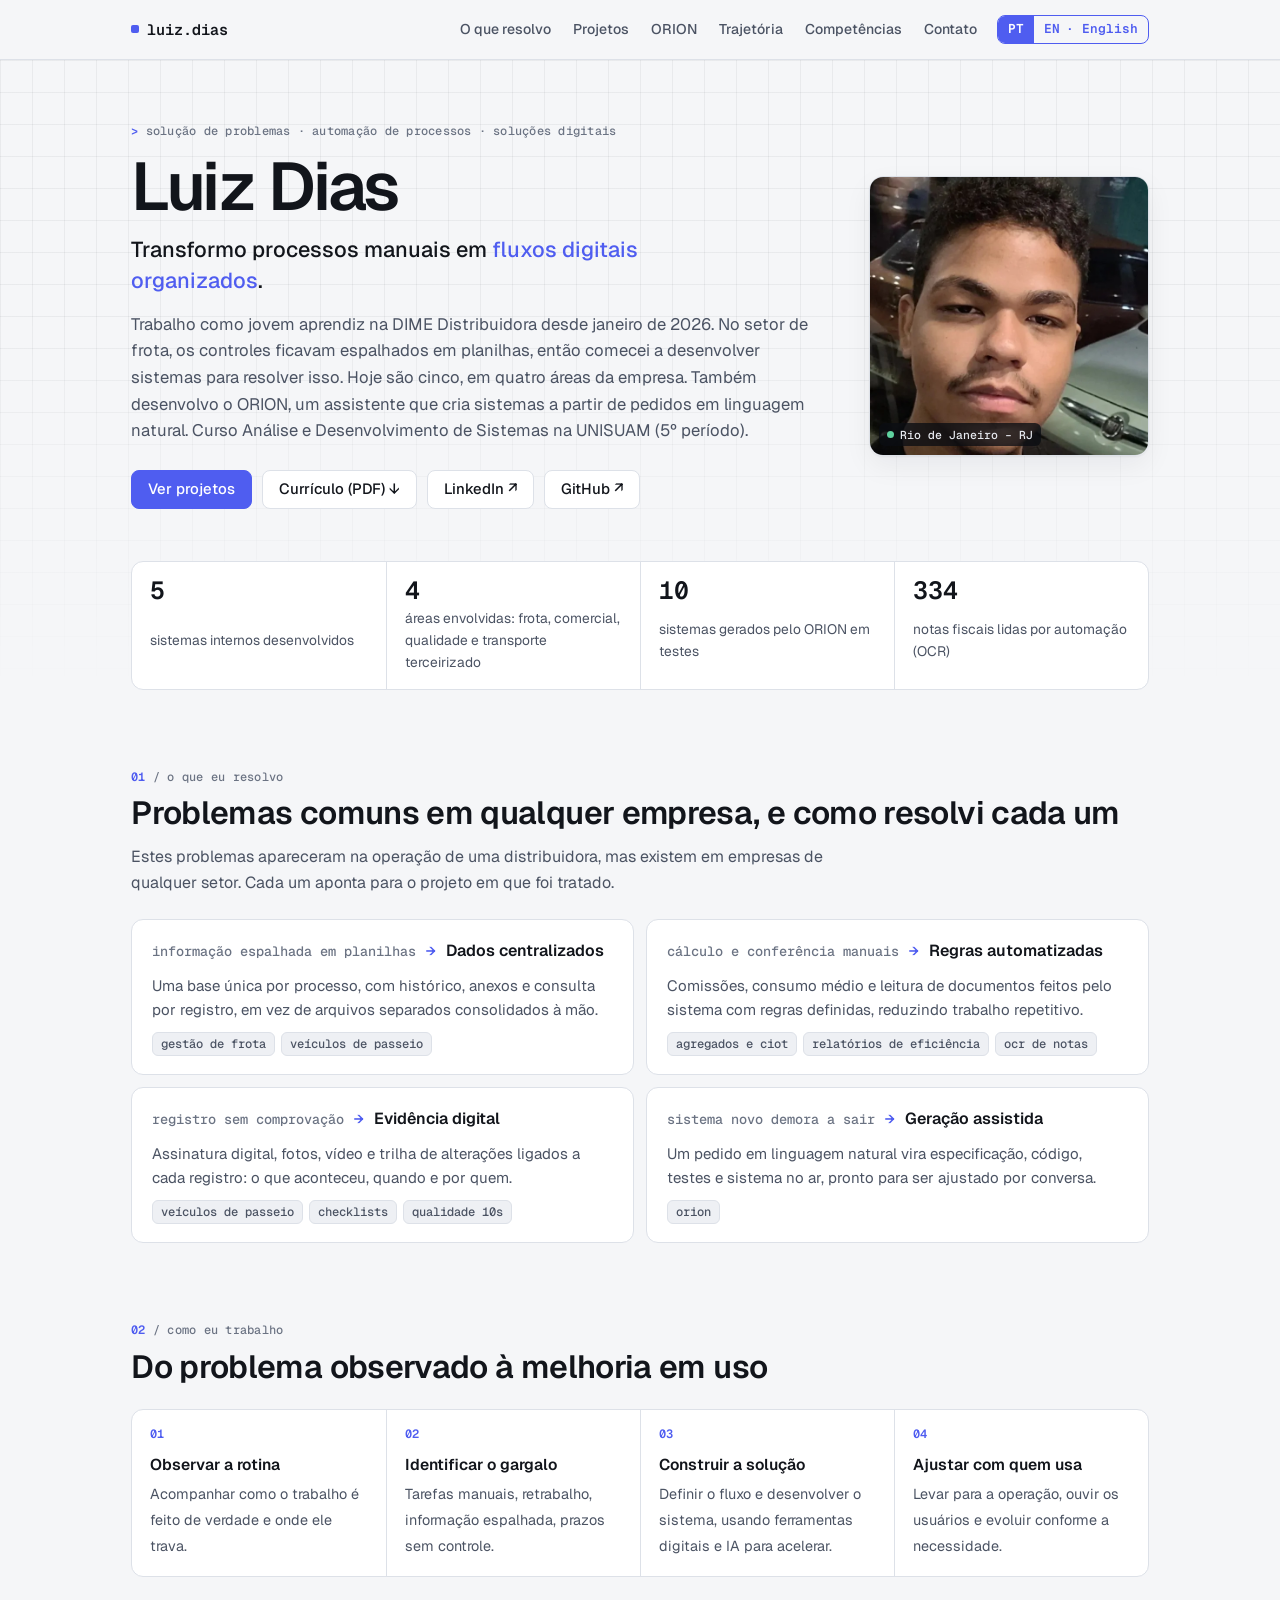
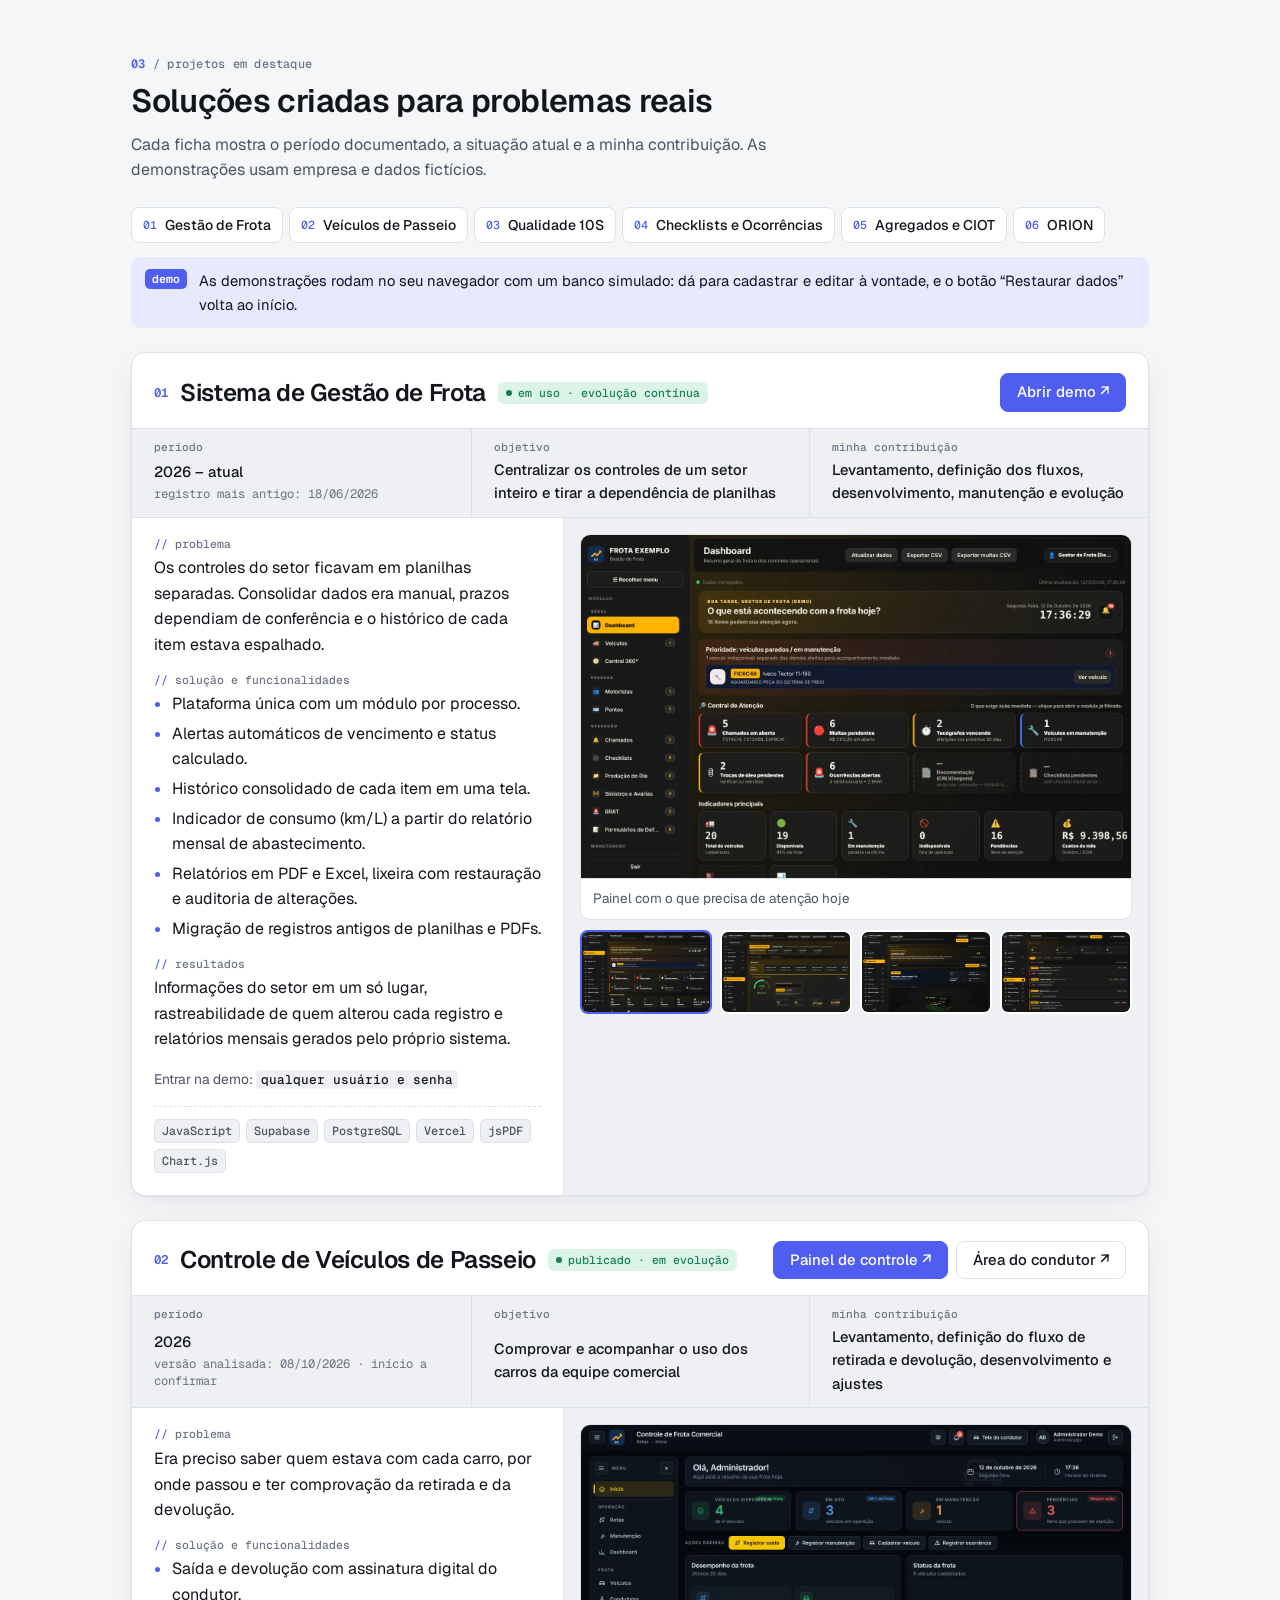
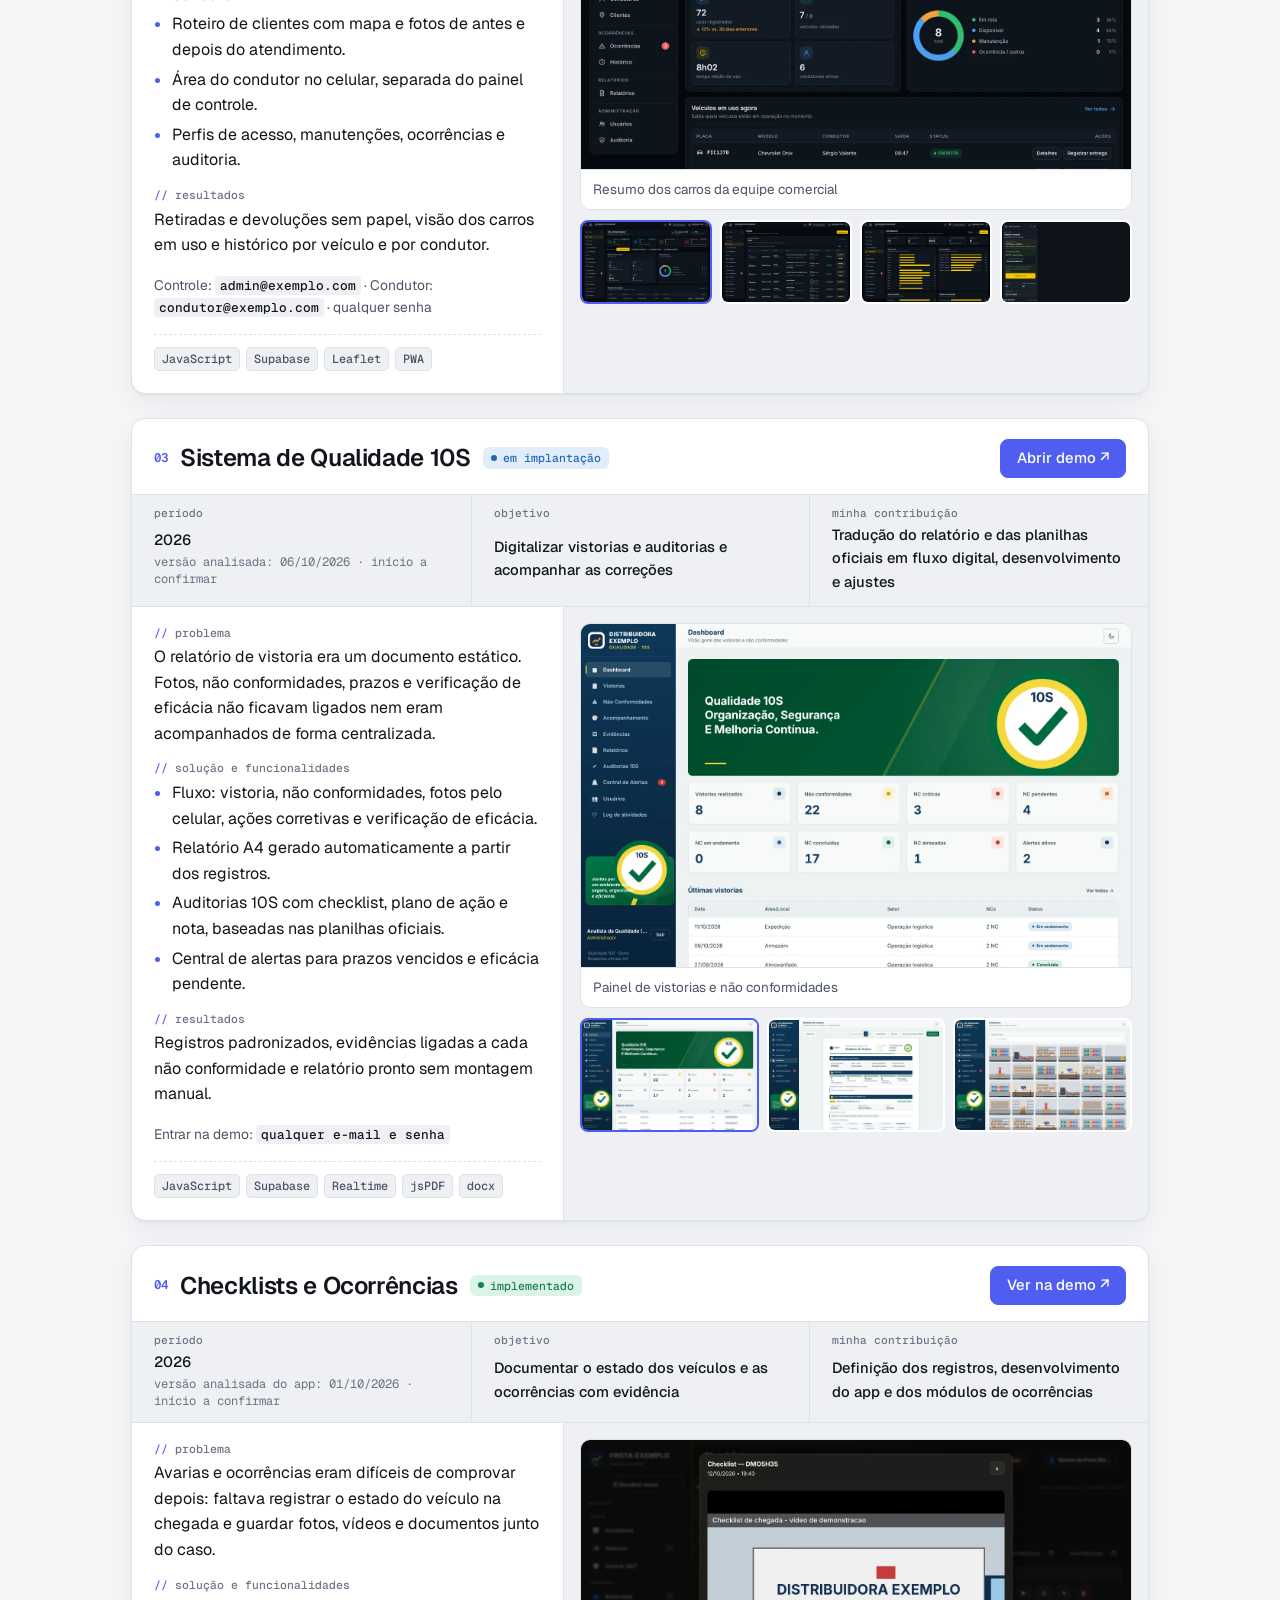
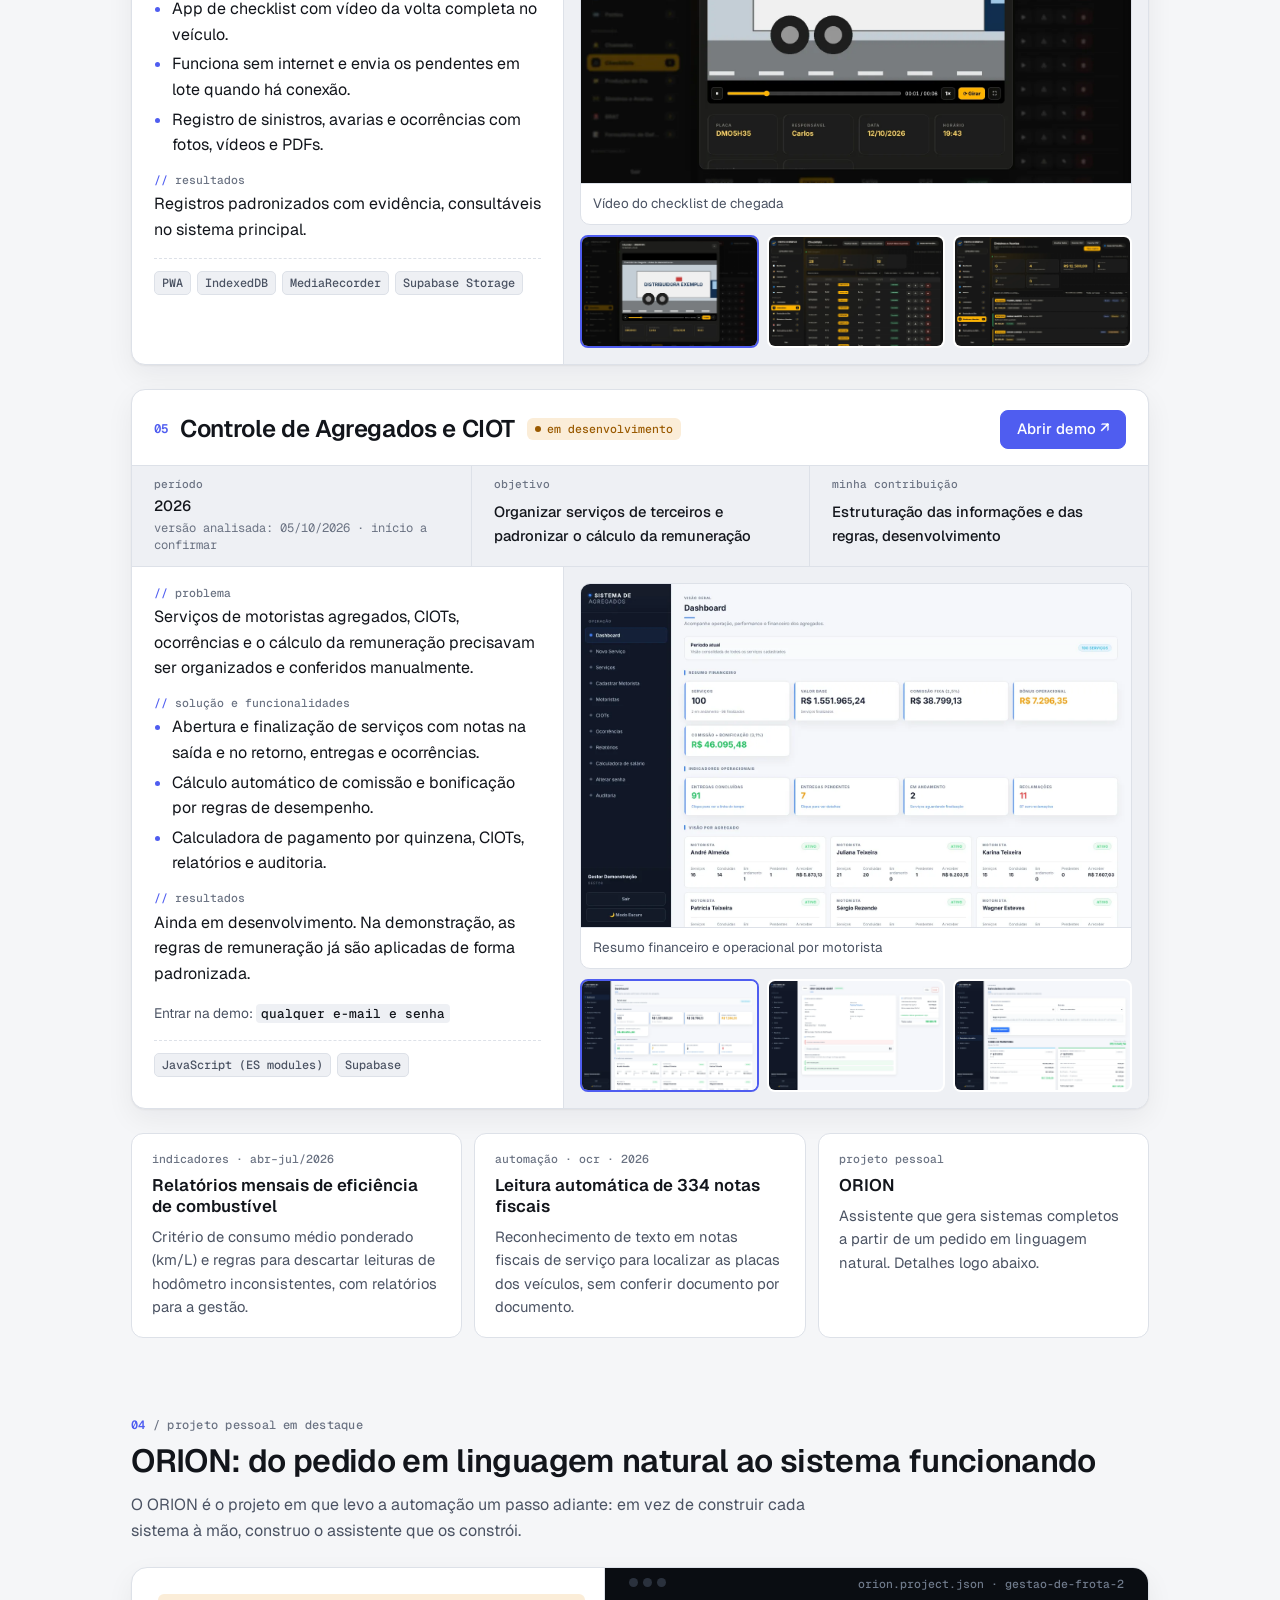
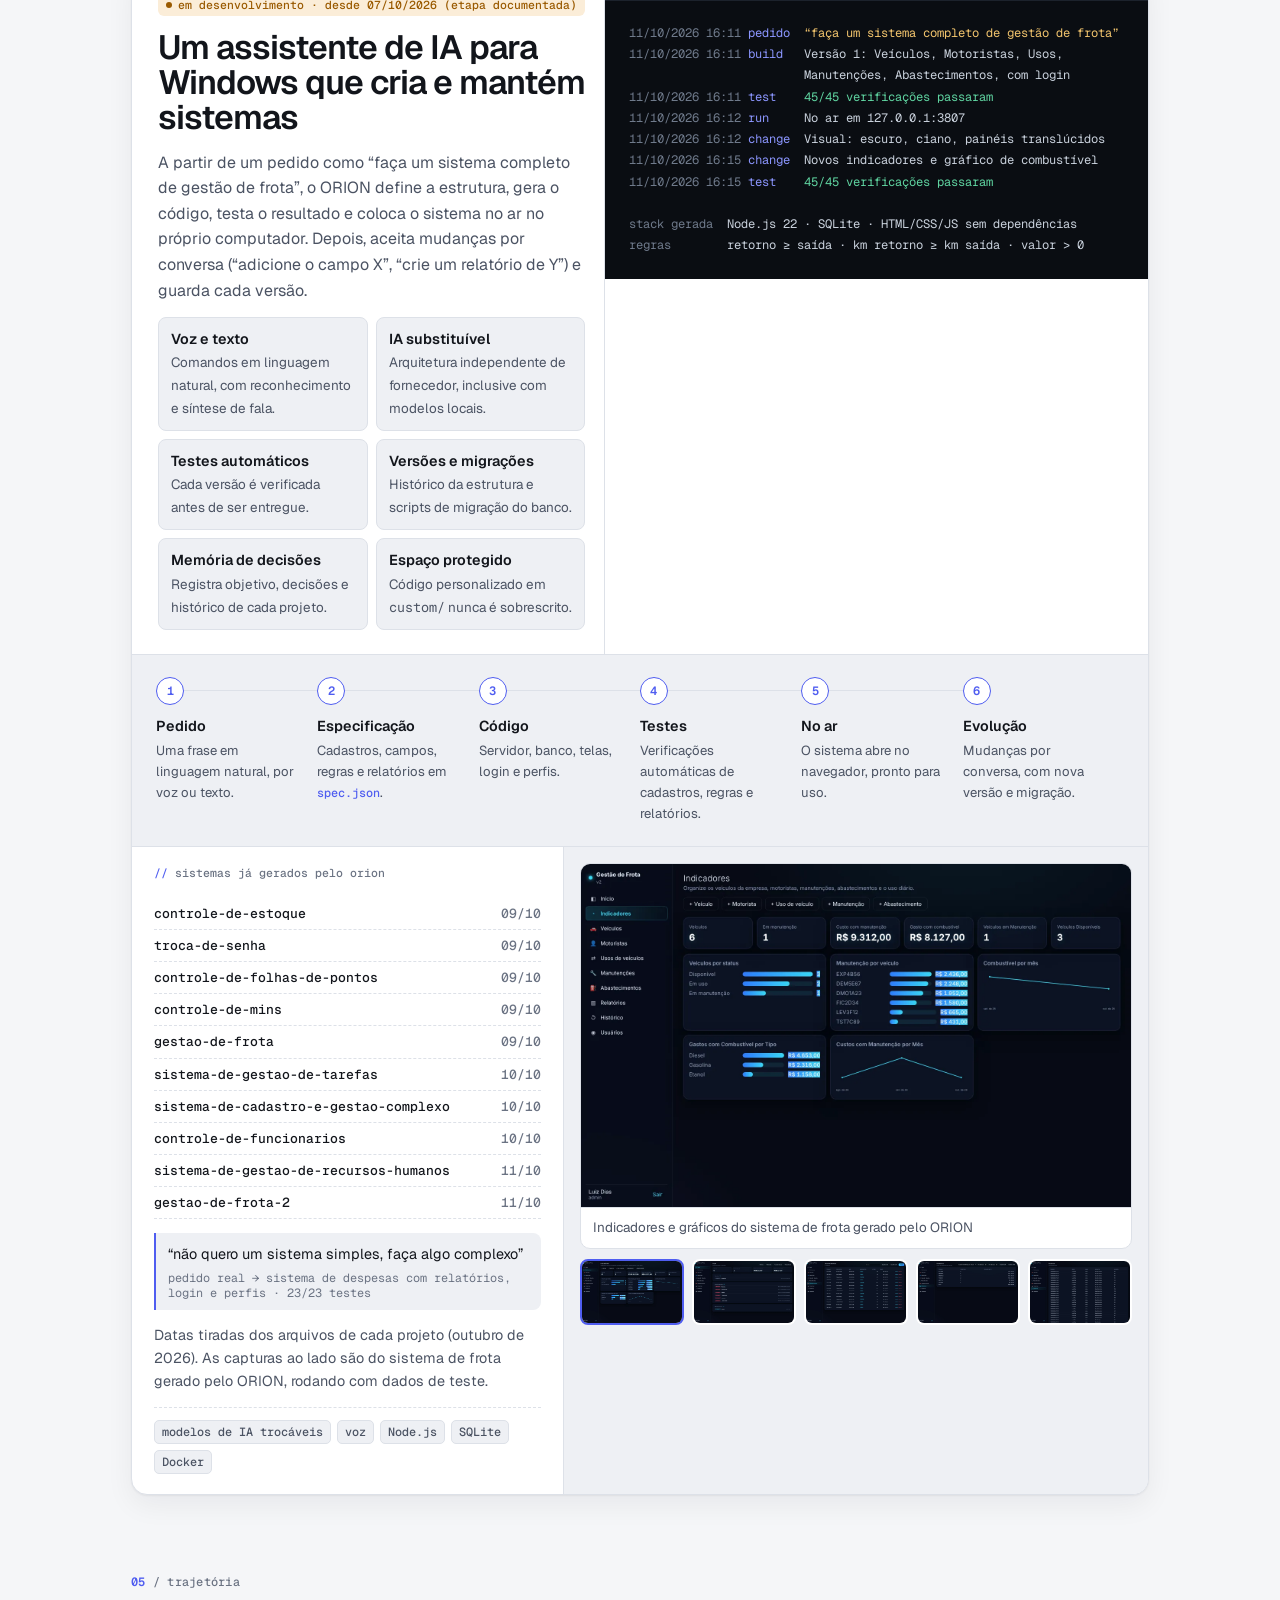
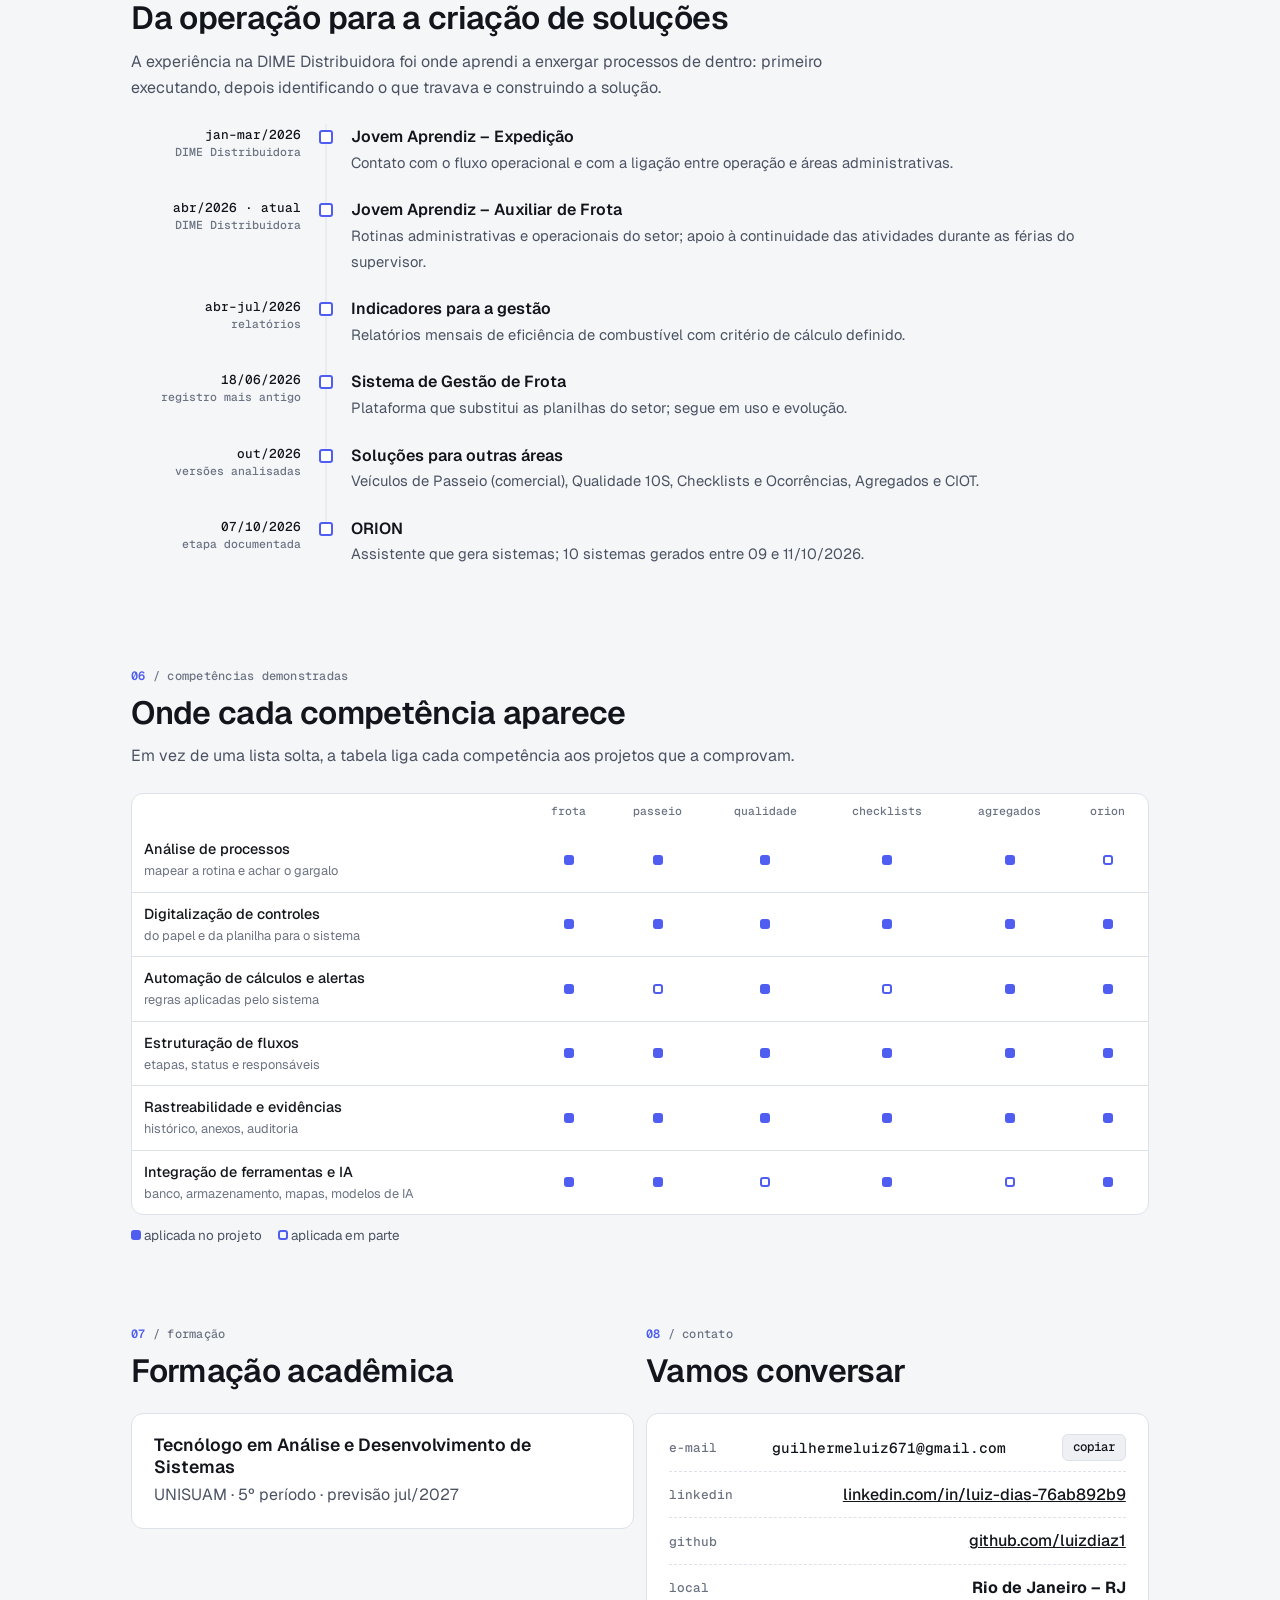
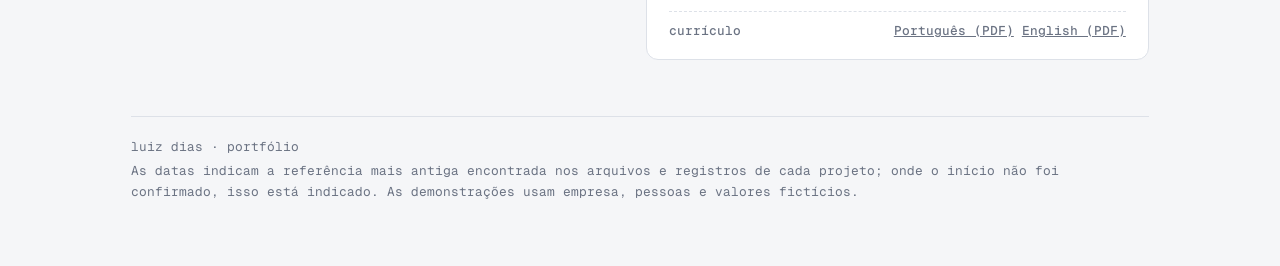
==== commit 506114d6: "Portfólio em português e inglês, currículos em PDF e links das demos corrigidos - Seletor PT/EN fixo" ====
--- a/index.html
+++ b/index.html
@@ -5,6 +5,8 @@
 <meta name="viewport" content="width=device-width, initial-scale=1, viewport-fit=cover">
 <link rel="icon" href="img/luiz.webp">
 <title>Luiz Dias — Portfólio</title>
+<link rel="alternate" hreflang="pt-BR" href="https://portfolio-luizdias.vercel.app/">
+<link rel="alternate" hreflang="en" href="https://portfolio-luizdias.vercel.app/en/">
 <meta name="description" content="Luiz Dias — solução de problemas, automação de processos e desenvolvimento de soluções digitais para empresas.">
 <link rel="preconnect" href="https://fonts.googleapis.com">
 <link rel="preconnect" href="https://fonts.gstatic.com" crossorigin>
@@ -72,6 +74,13 @@
 .topnav nav a { text-decoration: none; font-size: .88rem; font-weight: 500; color: var(--ink-2); padding: 6px 10px; border-radius: 6px; white-space: nowrap; }
 .topnav nav a:hover { color: var(--ink); background: var(--panel-2); }
 
+/* idioma */
+.topnav .right { display: flex; align-items: center; justify-content: flex-end; gap: 10px; min-width: 0; flex: 1 1 auto; }
+.lang-switch { display: inline-flex; flex: none; border: 1.5px solid var(--accent); border-radius: 8px; overflow: hidden; font: 600 .8rem/1 var(--f-mono); }
+.lang-switch a { text-decoration: none; padding: 7px 10px; color: var(--accent); display: inline-flex; gap: 6px; align-items: center; }
+.lang-switch a[aria-current="true"] { background: var(--accent); color: var(--accent-ink); }
+.lang-switch a:not([aria-current="true"]):hover { background: var(--accent-soft); }
+@media (max-width: 560px) { .lang-switch a { padding: 6px 8px; } .lang-switch .full { display: none; } }
 /* apresentação */
 .hero-wrap { position: relative; }
 .hero-wrap::before { content: ""; position: absolute; top: 0; bottom: 0; left: calc(50% - 50vw); right: calc(50% - 50vw); background-image: linear-gradient(var(--grid) 1px, transparent 1px), linear-gradient(90deg, var(--grid) 1px, transparent 1px); background-size: 32px 32px; mask-image: linear-gradient(to bottom, #000 40%, transparent); -webkit-mask-image: linear-gradient(to bottom, #000 40%, transparent); pointer-events: none; z-index: -1; }
@@ -272,6 +281,7 @@
 <header class="topnav">
   <div class="wrap">
     <a class="brand" href="#inicio"><i></i>luiz.dias</a>
+    <div class="right">
     <nav aria-label="Seções">
       <a href="#problemas">O que resolvo</a>
       <a href="#projetos">Projetos</a>
@@ -280,6 +290,11 @@
       <a href="#competencias">Competências</a>
       <a href="#contato">Contato</a>
     </nav>
+    <div class="lang-switch" role="group" aria-label="Idioma / Language">
+      <a href="./" aria-current="true" lang="pt-BR" hreflang="pt-BR">PT</a>
+      <a href="en/" lang="en" hreflang="en" title="English version">EN<span class="full"> · English</span></a>
+    </div>
+    </div>
   </div>
 </header>
 
@@ -290,10 +305,10 @@
         <div class="label"><b>&gt;</b> solução de problemas · automação de processos · soluções digitais</div>
         <h1>Luiz Dias</h1>
         <p class="role">Transformo processos manuais em <span>fluxos digitais organizados</span>.</p>
-        <p class="lede">Tenho experiência prática em processos empresariais, iniciativa para identificar problemas e capacidade de desenvolver soluções digitais para automatizar rotinas, organizar informações e melhorar a eficiência operacional. Apliquei isso na DIME Distribuidora, criando sistemas internos para diferentes áreas da empresa, e no ORION, um assistente que constrói sistemas a partir de pedidos em linguagem natural.</p>
+        <p class="lede">Trabalho como jovem aprendiz na DIME Distribuidora desde janeiro de 2026. No setor de frota, os controles ficavam espalhados em planilhas, então comecei a desenvolver sistemas para resolver isso. Hoje são cinco, em quatro áreas da empresa. Também desenvolvo o ORION, um assistente que cria sistemas a partir de pedidos em linguagem natural. Curso Análise e Desenvolvimento de Sistemas na UNISUAM (5º período).</p>
         <div class="cta">
           <a class="btn" href="#projetos">Ver projetos</a>
-          <a class="btn alt" href="#orion">Conhecer o ORION</a>
+          <a class="btn alt" href="cv/Curriculo_Luiz_Dias.pdf" target="_blank" rel="noopener">Currículo (PDF) ↓</a>
           <a class="btn alt" href="https://www.linkedin.com/in/luiz-dias-76ab892b9" target="_blank" rel="noopener">LinkedIn ↗</a>
           <a class="btn alt" href="https://github.com/luizdiaz1" target="_blank" rel="noopener">GitHub ↗</a>
         </div>
@@ -304,7 +319,7 @@
       </figure>
     </section>
     <div class="strip" aria-label="Resumo">
-      <div><b>6</b><span>soluções internas desenvolvidas</span></div>
+      <div><b>5</b><span>sistemas internos desenvolvidos</span></div>
       <div><b>4</b><span>áreas envolvidas: frota, comercial, qualidade e transporte terceirizado</span></div>
       <div><b>10</b><span>sistemas gerados pelo ORION em testes</span></div>
       <div><b>334</b><span>notas fiscais lidas por automação (OCR)</span></div>
@@ -363,15 +378,14 @@
       <a href="#qualidade"><span>03</span>Qualidade 10S</a>
       <a href="#checklists"><span>04</span>Checklists e Ocorrências</a>
       <a href="#agregados"><span>05</span>Agregados e CIOT</a>
-      <a href="#rodoviario"><span>06</span>Central do Rodoviário</a>
-      <a href="#orion"><span>07</span>ORION</a>
+      <a href="#orion"><span>06</span>ORION</a>
     </nav>
     <div class="note" role="note"><b>demo</b><span>As demonstrações rodam no seu navegador com um banco simulado: dá para cadastrar e editar à vontade, e o botão “Restaurar dados” volta ao início.</span></div>
 
     <article class="project" id="frota">
       <div class="p-head">
         <div class="p-title"><span class="p-num">01</span><h3>Sistema de Gestão de Frota</h3><span class="status s-ok">em uso · evolução contínua</span></div>
-        <div class="actions"><a class="btn" href="https://luizdiaz1.github.io/portif-lio/frota/" target="_blank" rel="noopener">Abrir demo ↗</a></div>
+        <div class="actions"><a class="btn" href="frota/" target="_blank" rel="noopener">Abrir demo ↗</a></div>
       </div>
       <dl class="ficha">
         <div><dt>período</dt><dd>2026 – atual<small>registro mais antigo: 18/06/2026</small></dd></div>
@@ -411,8 +425,8 @@
       <div class="p-head">
         <div class="p-title"><span class="p-num">02</span><h3>Controle de Veículos de Passeio</h3><span class="status s-ok">publicado · em evolução</span></div>
         <div class="actions">
-          <a class="btn" href="https://luizdiaz1.github.io/portif-lio/promotor/" target="_blank" rel="noopener">Painel de controle ↗</a>
-          <a class="btn alt" href="https://luizdiaz1.github.io/portif-lio/promotor/#/condutor" target="_blank" rel="noopener">Área do condutor ↗</a>
+          <a class="btn" href="promotor/" target="_blank" rel="noopener">Painel de controle ↗</a>
+          <a class="btn alt" href="promotor/#/condutor" target="_blank" rel="noopener">Área do condutor ↗</a>
         </div>
       </div>
       <dl class="ficha">
@@ -450,7 +464,7 @@
     <article class="project" id="qualidade">
       <div class="p-head">
         <div class="p-title"><span class="p-num">03</span><h3>Sistema de Qualidade 10S</h3><span class="status s-info">em implantação</span></div>
-        <div class="actions"><a class="btn" href="https://luizdiaz1.github.io/portif-lio/qualidade/" target="_blank" rel="noopener">Abrir demo ↗</a></div>
+        <div class="actions"><a class="btn" href="qualidade/" target="_blank" rel="noopener">Abrir demo ↗</a></div>
       </div>
       <dl class="ficha">
         <div><dt>período</dt><dd>2026<small>versão analisada: 06/10/2026 · início a confirmar</small></dd></div>
@@ -486,7 +500,7 @@
     <article class="project" id="checklists">
       <div class="p-head">
         <div class="p-title"><span class="p-num">04</span><h3>Checklists e Ocorrências</h3><span class="status s-ok">implementado</span></div>
-        <div class="actions"><a class="btn" href="https://luizdiaz1.github.io/portif-lio/frota/" target="_blank" rel="noopener">Ver na demo ↗</a></div>
+        <div class="actions"><a class="btn" href="frota/" target="_blank" rel="noopener">Ver na demo ↗</a></div>
       </div>
       <dl class="ficha">
         <div><dt>período</dt><dd>2026<small>versão analisada do app: 01/10/2026 · início a confirmar</small></dd></div>
@@ -520,7 +534,7 @@
     <article class="project" id="agregados">
       <div class="p-head">
         <div class="p-title"><span class="p-num">05</span><h3>Controle de Agregados e CIOT</h3><span class="status s-warn">em desenvolvimento</span></div>
-        <div class="actions"><a class="btn" href="https://luizdiaz1.github.io/portif-lio/agregados/" target="_blank" rel="noopener">Abrir demo ↗</a></div>
+        <div class="actions"><a class="btn" href="agregados/" target="_blank" rel="noopener">Abrir demo ↗</a></div>
       </div>
       <dl class="ficha">
         <div><dt>período</dt><dd>2026<small>versão analisada: 05/10/2026 · início a confirmar</small></dd></div>
@@ -549,21 +563,6 @@
             <button type="button" aria-pressed="false" data-src="img/agregados-3.webp" data-cap="Calculadora de pagamento por quinzena"><img src="img/agregados-3.webp" alt="Calculadora" loading="lazy"></button>
           </div>
         </div>
-      </div>
-    </article>
-
-    <article class="project" id="rodoviario">
-      <div class="p-head">
-        <div class="p-title"><span class="p-num">06</span><h3>Central do Rodoviário</h3><span class="status s-mute">situação a confirmar</span></div>
-      </div>
-      <dl class="ficha">
-        <div><dt>período</dt><dd>2026<small>referência documentada: 30/07/2026</small></dd></div>
-        <div><dt>objetivo</dt><dd>Dar aos motoristas um canal simples para informar problemas</dd></div>
-        <div><dt>minha contribuição</dt><dd>Concepção e desenvolvimento</dd></div>
-      </dl>
-      <div class="story" style="border-right:0">
-        <div><h4>solução</h4><p>Aplicação independente, acessada pelo celular via QR Code, em que o motorista registra o problema do veículo e define a prioridade em quatro níveis. Os chamados chegam ao sistema de gestão para tratamento.</p></div>
-        <div class="tools"><span>PWA</span><span>QR Code</span><span>Supabase</span></div>
       </div>
     </article>
 
@@ -674,11 +673,10 @@
       <p>A experiência na DIME Distribuidora foi onde aprendi a enxergar processos de dentro: primeiro executando, depois identificando o que travava e construindo a solução.</p>
     </div>
     <ol class="timeline">
-      <li><div class="t-date">Expedição<small>DIME Distribuidora</small></div><div class="t-dot"></div><div class="t-body"><b>Jovem Aprendiz – Expedição</b><span>Contato com o fluxo operacional e com a ligação entre operação e áreas administrativas.</span></div></li>
-      <li><div class="t-date">Frota · atual<small>DIME Distribuidora</small></div><div class="t-dot"></div><div class="t-body"><b>Jovem Aprendiz – Auxiliar de Frota</b><span>Rotinas administrativas e operacionais do setor; apoio à continuidade das atividades durante as férias do supervisor.</span></div></li>
+      <li><div class="t-date">jan–mar/2026<small>DIME Distribuidora</small></div><div class="t-dot"></div><div class="t-body"><b>Jovem Aprendiz – Expedição</b><span>Contato com o fluxo operacional e com a ligação entre operação e áreas administrativas.</span></div></li>
+      <li><div class="t-date">abr/2026 · atual<small>DIME Distribuidora</small></div><div class="t-dot"></div><div class="t-body"><b>Jovem Aprendiz – Auxiliar de Frota</b><span>Rotinas administrativas e operacionais do setor; apoio à continuidade das atividades durante as férias do supervisor.</span></div></li>
       <li><div class="t-date">abr–jul/2026<small>relatórios</small></div><div class="t-dot"></div><div class="t-body"><b>Indicadores para a gestão</b><span>Relatórios mensais de eficiência de combustível com critério de cálculo definido.</span></div></li>
       <li><div class="t-date">18/06/2026<small>registro mais antigo</small></div><div class="t-dot"></div><div class="t-body"><b>Sistema de Gestão de Frota</b><span>Plataforma que substitui as planilhas do setor; segue em uso e evolução.</span></div></li>
-      <li><div class="t-date">30/07/2026<small>referência documentada</small></div><div class="t-dot"></div><div class="t-body"><b>Central do Rodoviário</b><span>Canal próprio para os motoristas informarem problemas.</span></div></li>
       <li><div class="t-date">out/2026<small>versões analisadas</small></div><div class="t-dot"></div><div class="t-body"><b>Soluções para outras áreas</b><span>Veículos de Passeio (comercial), Qualidade 10S, Checklists e Ocorrências, Agregados e CIOT.</span></div></li>
       <li><div class="t-date">07/10/2026<small>etapa documentada</small></div><div class="t-dot"></div><div class="t-body"><b>ORION</b><span>Assistente que gera sistemas; 10 sistemas gerados entre 09 e 11/10/2026.</span></div></li>
     </ol>
@@ -692,14 +690,14 @@
     </div>
     <div class="matrix-wrap">
       <table class="matrix">
-        <thead><tr><th scope="col"></th><th scope="col">frota</th><th scope="col">passeio</th><th scope="col">qualidade</th><th scope="col">checklists</th><th scope="col">agregados</th><th scope="col">rodoviário</th><th scope="col">orion</th></tr></thead>
+        <thead><tr><th scope="col"></th><th scope="col">frota</th><th scope="col">passeio</th><th scope="col">qualidade</th><th scope="col">checklists</th><th scope="col">agregados</th><th scope="col">orion</th></tr></thead>
         <tbody>
-          <tr><th scope="row">Análise de processos<small>mapear a rotina e achar o gargalo</small></th><td><span class="dot" title="Sim"></span></td><td><span class="dot" title="Sim"></span></td><td><span class="dot" title="Sim"></span></td><td><span class="dot" title="Sim"></span></td><td><span class="dot" title="Sim"></span></td><td><span class="dot half" title="Parcial"></span></td><td><span class="dot half" title="Parcial"></span></td></tr>
-          <tr><th scope="row">Digitalização de controles<small>do papel e da planilha para o sistema</small></th><td><span class="dot" title="Sim"></span></td><td><span class="dot" title="Sim"></span></td><td><span class="dot" title="Sim"></span></td><td><span class="dot" title="Sim"></span></td><td><span class="dot" title="Sim"></span></td><td><span class="dot" title="Sim"></span></td><td><span class="dot" title="Sim"></span></td></tr>
-          <tr><th scope="row">Automação de cálculos e alertas<small>regras aplicadas pelo sistema</small></th><td><span class="dot" title="Sim"></span></td><td><span class="dot half" title="Parcial"></span></td><td><span class="dot" title="Sim"></span></td><td><span class="dot half" title="Parcial"></span></td><td><span class="dot" title="Sim"></span></td><td></td><td><span class="dot" title="Sim"></span></td></tr>
-          <tr><th scope="row">Estruturação de fluxos<small>etapas, status e responsáveis</small></th><td><span class="dot" title="Sim"></span></td><td><span class="dot" title="Sim"></span></td><td><span class="dot" title="Sim"></span></td><td><span class="dot" title="Sim"></span></td><td><span class="dot" title="Sim"></span></td><td><span class="dot" title="Sim"></span></td><td><span class="dot" title="Sim"></span></td></tr>
-          <tr><th scope="row">Rastreabilidade e evidências<small>histórico, anexos, auditoria</small></th><td><span class="dot" title="Sim"></span></td><td><span class="dot" title="Sim"></span></td><td><span class="dot" title="Sim"></span></td><td><span class="dot" title="Sim"></span></td><td><span class="dot" title="Sim"></span></td><td></td><td><span class="dot" title="Sim"></span></td></tr>
-          <tr><th scope="row">Integração de ferramentas e IA<small>banco, armazenamento, mapas, modelos de IA</small></th><td><span class="dot" title="Sim"></span></td><td><span class="dot" title="Sim"></span></td><td><span class="dot half" title="Parcial"></span></td><td><span class="dot" title="Sim"></span></td><td><span class="dot half" title="Parcial"></span></td><td><span class="dot" title="Sim"></span></td><td><span class="dot" title="Sim"></span></td></tr>
+          <tr><th scope="row">Análise de processos<small>mapear a rotina e achar o gargalo</small></th><td><span class="dot" title="Sim"></span></td><td><span class="dot" title="Sim"></span></td><td><span class="dot" title="Sim"></span></td><td><span class="dot" title="Sim"></span></td><td><span class="dot" title="Sim"></span></td><td><span class="dot half" title="Parcial"></span></td></tr>
+          <tr><th scope="row">Digitalização de controles<small>do papel e da planilha para o sistema</small></th><td><span class="dot" title="Sim"></span></td><td><span class="dot" title="Sim"></span></td><td><span class="dot" title="Sim"></span></td><td><span class="dot" title="Sim"></span></td><td><span class="dot" title="Sim"></span></td><td><span class="dot" title="Sim"></span></td></tr>
+          <tr><th scope="row">Automação de cálculos e alertas<small>regras aplicadas pelo sistema</small></th><td><span class="dot" title="Sim"></span></td><td><span class="dot half" title="Parcial"></span></td><td><span class="dot" title="Sim"></span></td><td><span class="dot half" title="Parcial"></span></td><td><span class="dot" title="Sim"></span></td><td><span class="dot" title="Sim"></span></td></tr>
+          <tr><th scope="row">Estruturação de fluxos<small>etapas, status e responsáveis</small></th><td><span class="dot" title="Sim"></span></td><td><span class="dot" title="Sim"></span></td><td><span class="dot" title="Sim"></span></td><td><span class="dot" title="Sim"></span></td><td><span class="dot" title="Sim"></span></td><td><span class="dot" title="Sim"></span></td></tr>
+          <tr><th scope="row">Rastreabilidade e evidências<small>histórico, anexos, auditoria</small></th><td><span class="dot" title="Sim"></span></td><td><span class="dot" title="Sim"></span></td><td><span class="dot" title="Sim"></span></td><td><span class="dot" title="Sim"></span></td><td><span class="dot" title="Sim"></span></td><td><span class="dot" title="Sim"></span></td></tr>
+          <tr><th scope="row">Integração de ferramentas e IA<small>banco, armazenamento, mapas, modelos de IA</small></th><td><span class="dot" title="Sim"></span></td><td><span class="dot" title="Sim"></span></td><td><span class="dot half" title="Parcial"></span></td><td><span class="dot" title="Sim"></span></td><td><span class="dot half" title="Parcial"></span></td><td><span class="dot" title="Sim"></span></td></tr>
         </tbody>
       </table>
     </div>
@@ -711,7 +709,7 @@
       <div class="sec-head"><div class="label"><b>07</b> / formação</div><h2 class="sec">Formação acadêmica</h2></div>
       <div class="card">
         <h3>Tecnólogo em Análise e Desenvolvimento de Sistemas</h3>
-        <p>UNISUAM · em andamento</p>
+        <p>UNISUAM · 5º período · previsão jul/2027</p>
       </div>
     </div>
     <div id="contato" style="scroll-margin-top:72px">
@@ -721,6 +719,7 @@
         <div><span>linkedin</span><a href="https://www.linkedin.com/in/luiz-dias-76ab892b9" target="_blank" rel="noopener">linkedin.com/in/luiz-dias-76ab892b9</a></div>
         <div><span>github</span><a href="https://github.com/luizdiaz1" target="_blank" rel="noopener">github.com/luizdiaz1</a></div>
         <div><span>local</span><b>Rio de Janeiro – RJ</b></div>
+        <div><span>currículo</span><span style="display:flex;gap:8px;flex-wrap:wrap"><a href="cv/Curriculo_Luiz_Dias.pdf" target="_blank" rel="noopener">Português (PDF)</a><a href="cv/Resume_Luiz_Dias.pdf" target="_blank" rel="noopener">English (PDF)</a></span></div>
       </div>
     </div>
   </section>
